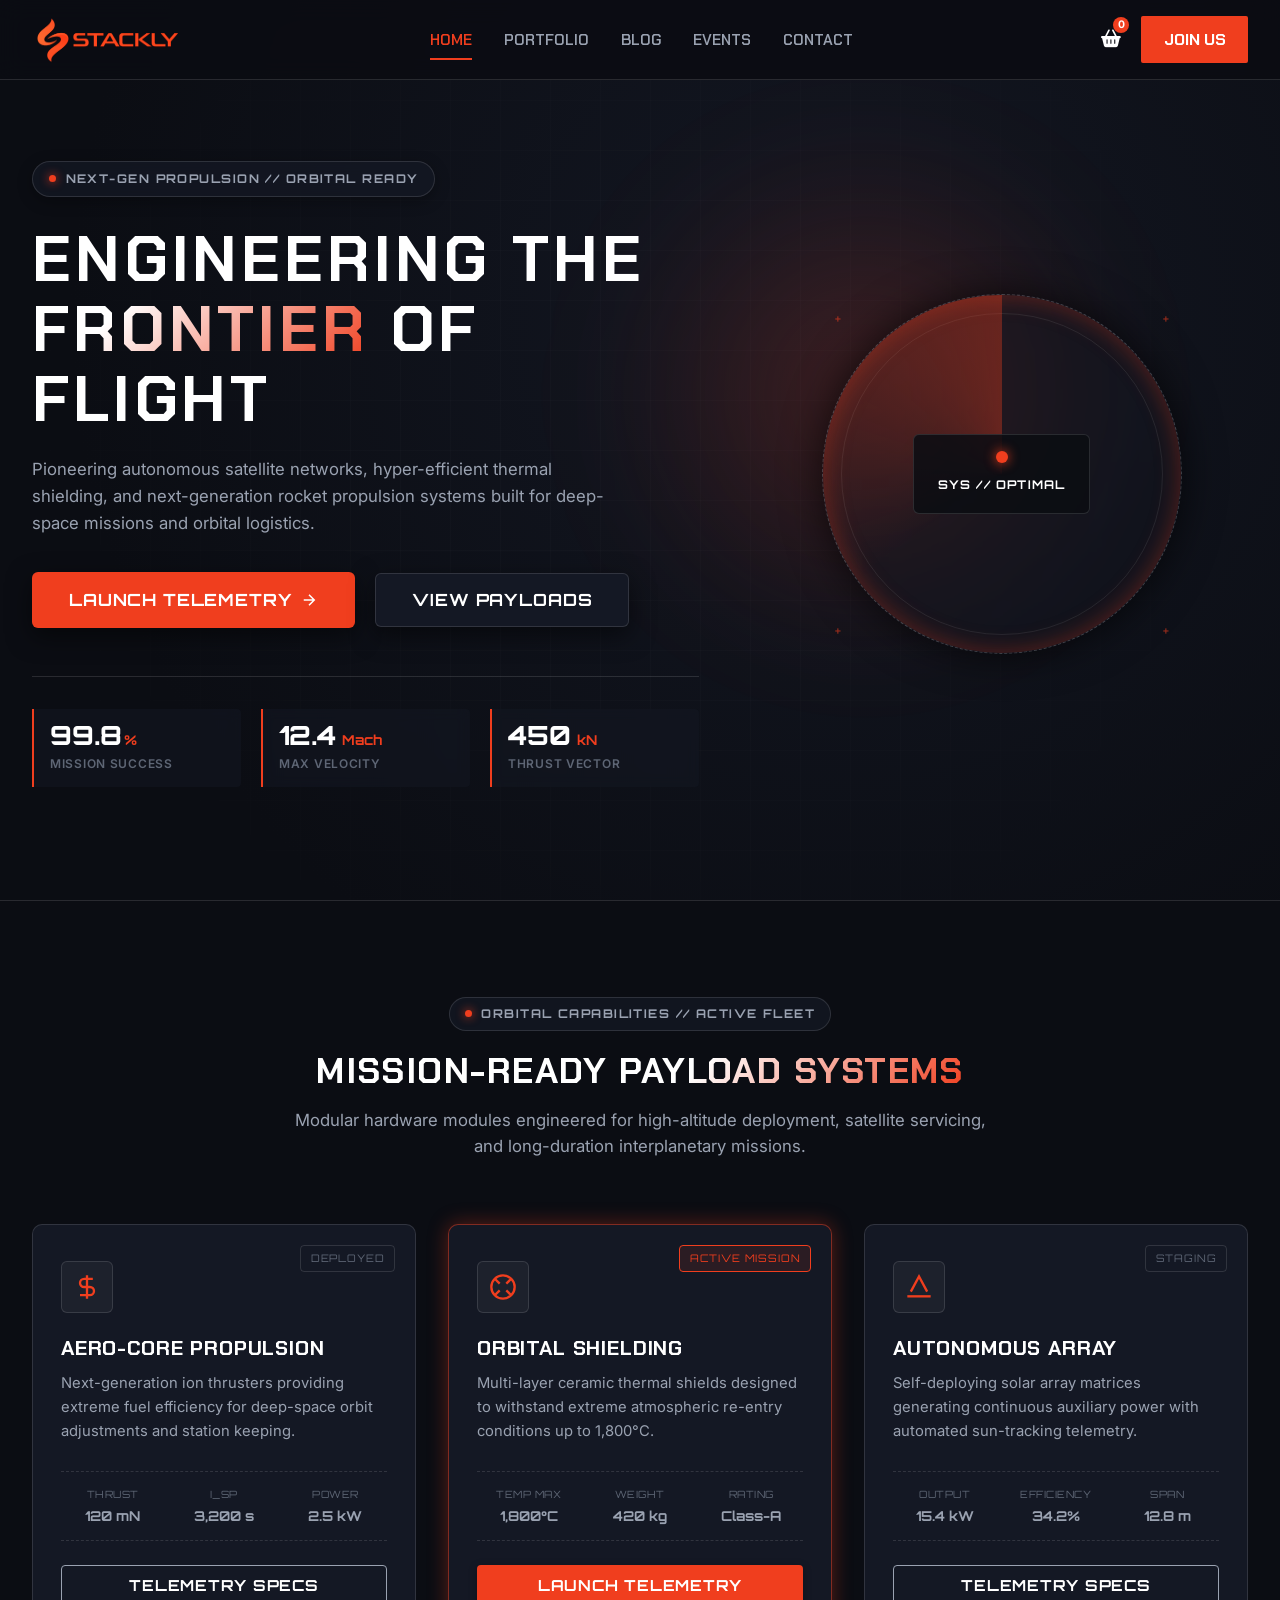
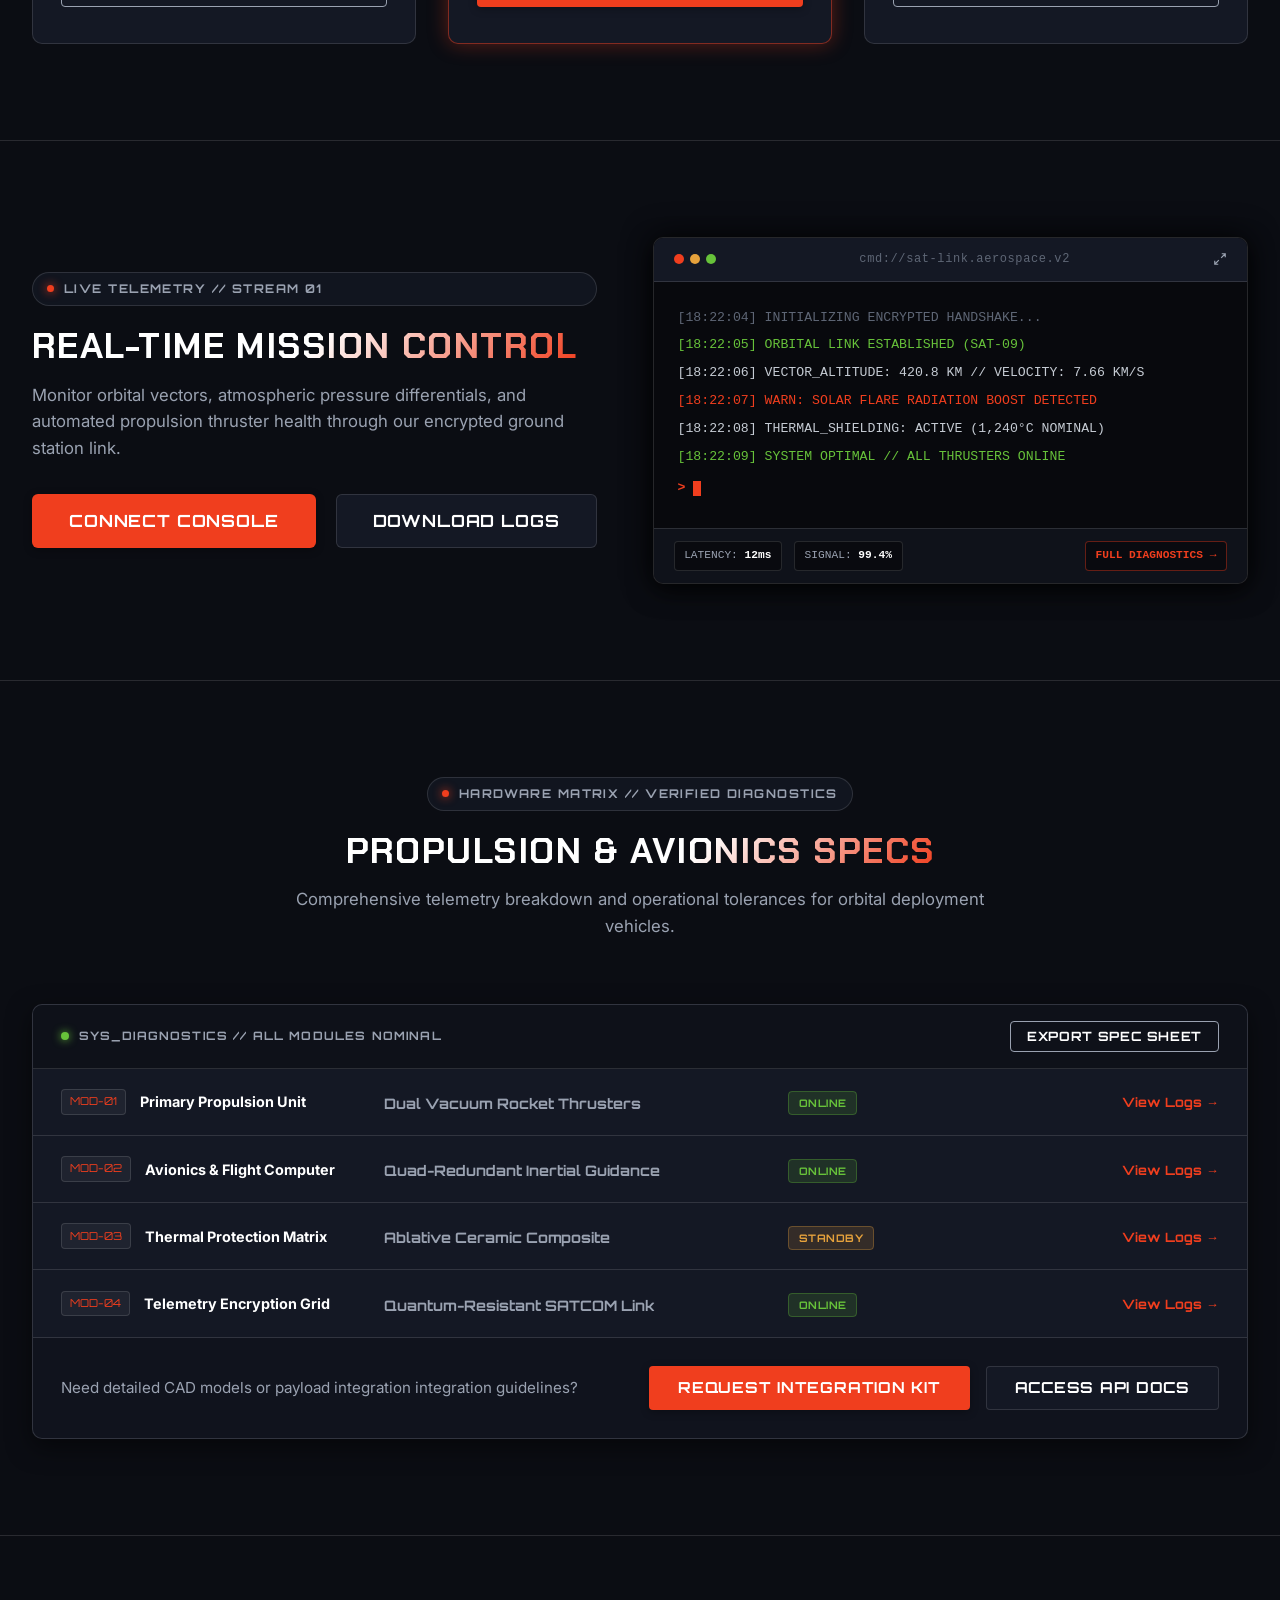
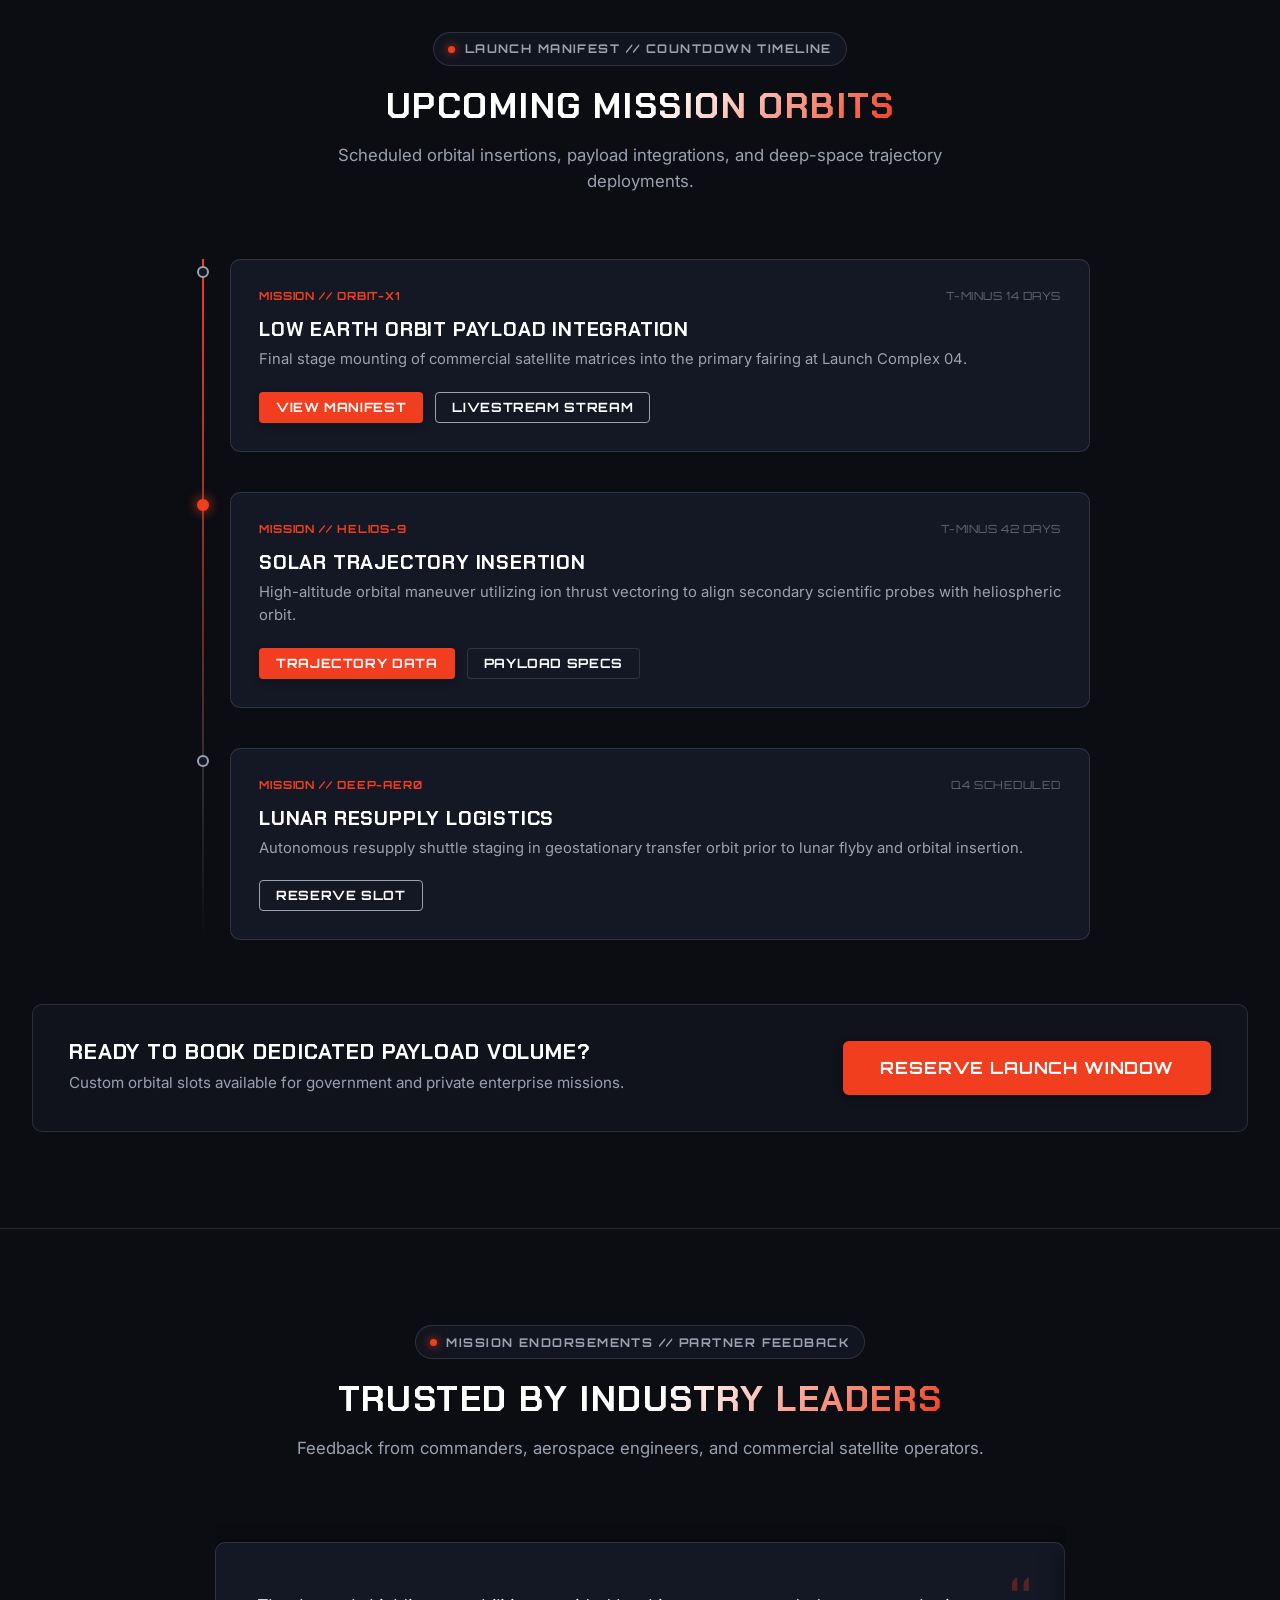
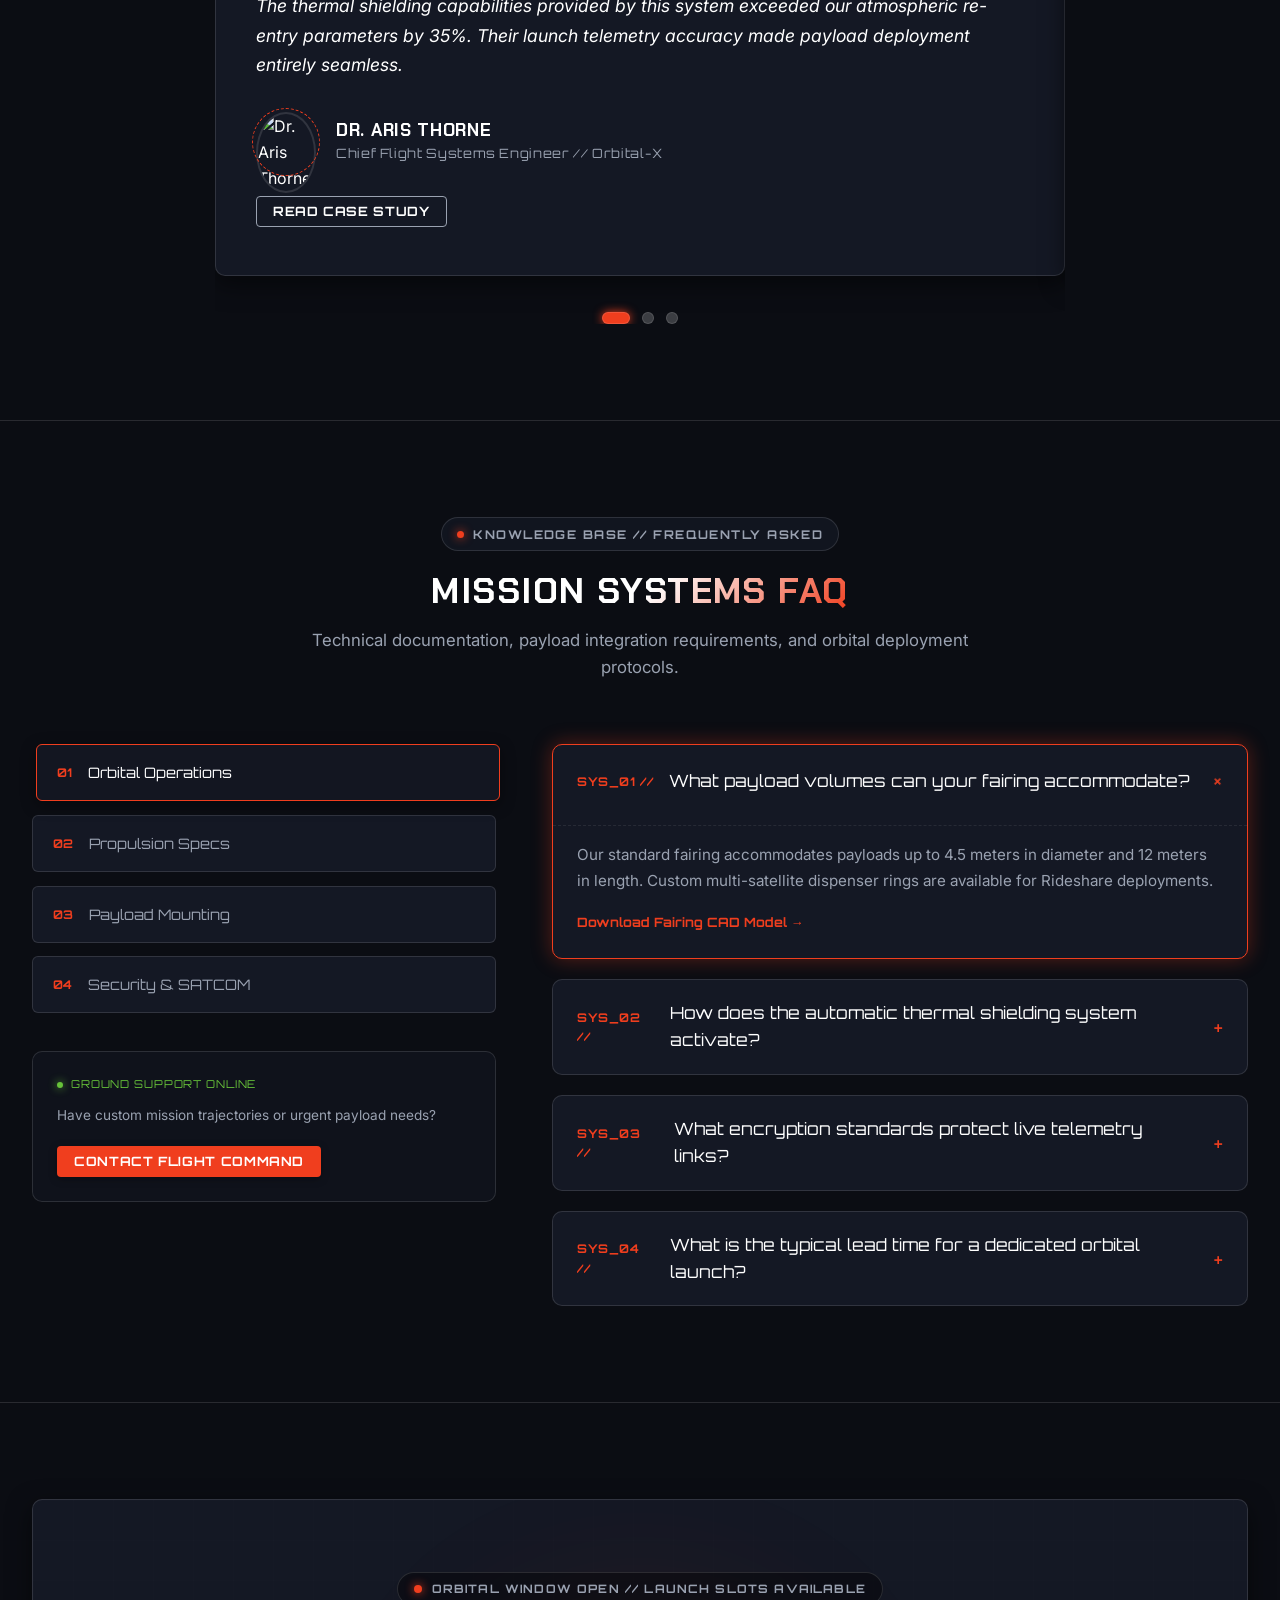
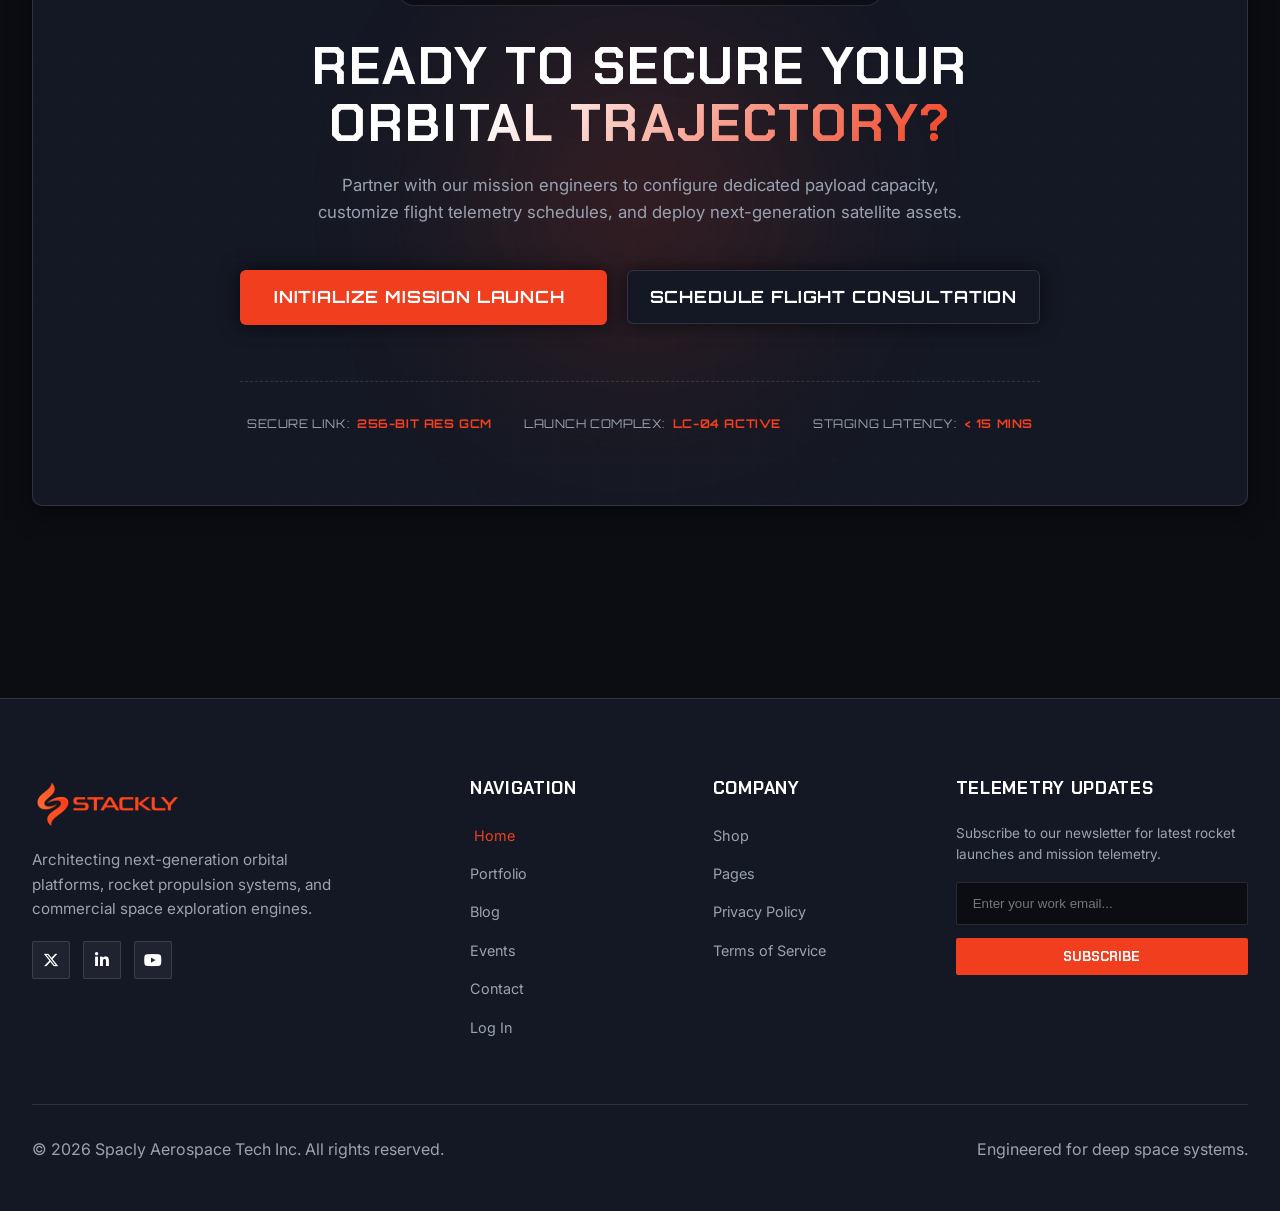
==== index.html @ fd8c2f0e "Add files via upload" ====
<!DOCTYPE html>
<html lang="en">

<head>
  <meta charset="UTF-8">
  <meta name="viewport" content="width=device-width, initial-scale=1.0">
  <title>Spacly - Aerospace</title>

  <link rel="preconnect" href="https://fonts.googleapis.com">
  <link rel="preconnect" href="https://fonts.gstatic.com" crossorigin>
  <link
    href="https://fonts.googleapis.com/css2?family=Chakra+Petch:wght@600;700&family=Inter:wght@400;500;600&display=swap"
    rel="stylesheet">
  <link rel="stylesheet" href="https://cdnjs.cloudflare.com/ajax/libs/font-awesome/6.5.1/css/all.min.css" />
  <link rel="stylesheet" href="https://unpkg.com/aos@next/dist/aos.css" />
  

  <link rel="stylesheet" href="root.css">
  <link rel="icon" href="./assets/bg remove.webp">
  <link rel="stylesheet" href="style.css">
</head>

<body>

  <header class="header" data-aos="fade-down">
    <div class="container header-container">
      <a href="index.html" class="logo">
        <img src="./assets/orange.webp" alt="logo" width="150px" height="50px">
      </a>

      <nav class="nav-menu" id="navMenu">
        <div class="mobile-nav-header">
          <a href="index.html" class="logo">
            <img src="./assets/orange.webp" alt="logo" width="150px" height="50px">
          </a>
        </div>

        <ul class="nav-list">
          <li><a href="index.html" class="nav-link">Home</a></li>
          <li><a href="port.html" class="nav-link">Portfolio</a></li>
          <li><a href="blog.html" class="nav-link">Blog</a></li>
          <li><a href="event.html" class="nav-link">Events</a></li>
          <li><a href="contact.html" class="nav-link">Contact</a></li>
        </ul>

        <div class="mobile-nav-footer">
          <a href="auth.html" class="btn-join mobile-join-btn">Join Us</a>
        </div>
      </nav>

      <div class="header-actions">
        <a href="error.html" class="action-icon">
          <i class="fa-solid fa-basket-shopping"></i>
          <span class="cart-badge">0</span>
        </a>
        <!-- <button class="action-icon"><i class="fa-solid fa-magnifying-glass"></i></button> -->
        <a href="auth.html" class="btn-join desktop-join-btn">Join Us</a>

        <button class="hamburger" id="hamburgerBtn" aria-label="Toggle Menu">
          <span class="bar"></span>
          <span class="bar"></span>
          <span class="bar"></span>
        </button>
      </div>
    </div>
  </header>






<!-- ==========================================================================
   Aerospace Hero Section
   ========================================================================== -->
<section class="hero-aerospace">
  <!-- Interactive Ambient Background -->
  <div class="hero-bg-overlay"></div>
  <div class="hero-grid-pattern"></div>
  <div class="hero-radar-glow"></div>

  <div class="container hero-container">
    
    <!-- Hero Left / Content Block -->
    <div class="hero-content">
      <div class="hero-badge">
        <span class="badge-dot"></span>
        <span class="badge-text">NEXT-GEN PROPULSION // ORBITAL READY</span>
      </div>

      <h1 class="hero-title">
        ENGINEERING THE <span class="text-gradient">FRONTIER</span> OF FLIGHT
      </h1>

      <p class="hero-description">
        Pioneering autonomous satellite networks, hyper-efficient thermal shielding, and next-generation rocket propulsion systems built for deep-space missions and orbital logistics.
      </p>

      <!-- Primary Actions -->
      <div class="hero-actions">
        <a href="#explore" class="btn btn-primary btn-lg hero-btn">
          <span>Launch Telemetry</span>
          <svg class="btn-icon" width="18" height="18" viewBox="0 0 24 24" fill="none" stroke="currentColor" stroke-width="2"><path d="M5 12h14M12 5l7 7-7 7"/></svg>
        </a>
        <a href="#payload" class="btn btn-secondary btn-lg hero-btn">
          <span>View Payloads</span>
        </a>
      </div>

      <!-- Live Telemetry Readouts -->
      <div class="hero-stats-grid">
        <div class="stat-card">
          <div class="stat-value">99.8<span class="stat-unit">%</span></div>
          <div class="stat-label">Mission Success</div>
        </div>
        <div class="stat-card">
          <div class="stat-value">12.4<span class="stat-unit"> Mach</span></div>
          <div class="stat-label">Max Velocity</div>
        </div>
        <div class="stat-card">
          <div class="stat-value">450<span class="stat-unit"> kN</span></div>
          <div class="stat-label">Thrust Vector</div>
        </div>
      </div>
    </div>

    <!-- Hero Right / Visual Radar Target Unit -->
    <div class="hero-visual">
      <div class="hud-target-ring">
        <div class="radar-sweep"></div>
        <div class="hud-core">
          <div class="core-node"></div>
          <span class="hud-readout">SYS // OPTIMAL</span>
        </div>
        
        <!-- Target Marker Accents -->
        <div class="hud-marker marker-tl">+</div>
        <div class="hud-marker marker-tr">+</div>
        <div class="hud-marker marker-bl">+</div>
        <div class="hud-marker marker-br">+</div>
      </div>
    </div>

  </div>
</section>






<!-- ==========================================================================
   Aerospace Payloads & Capabilities Section
   ========================================================================== -->
<section class="payloads-section" id="payload">
  <div class="container">
    
    <!-- Section Heading Block -->
    <div class="section-header">
      <div class="header-badge">
        <span class="badge-dot"></span>
        <span class="badge-text">ORBITAL CAPABILITIES // ACTIVE FLEET</span>
      </div>
      <h2 class="section-title">
        MISSION-READY <span class="text-gradient">PAYLOAD SYSTEMS</span>
      </h2>
      <p class="section-description">
        Modular hardware modules engineered for high-altitude deployment, satellite servicing, and long-duration interplanetary missions.
      </p>
    </div>

    <!-- Payloads Grid -->
    <div class="payloads-grid">
      
      <!-- Card 1 -->
      <div class="payload-card">
        <div class="card-status">DEPLOYED</div>
        <div class="card-icon">
          <svg width="28" height="28" viewBox="0 0 24 24" fill="none" stroke="currentColor" stroke-width="2"><path d="M12 2v20M17 5H9.5a3.5 3.5 0 0 0 0 7h5a3.5 3.5 0 0 1 0 7H6"/></svg>
        </div>
        <h3 class="card-title">Aero-Core Propulsion</h3>
        <p class="card-text">
          Next-generation ion thrusters providing extreme fuel efficiency for deep-space orbit adjustments and station keeping.
        </p>
        <div class="card-specs">
          <div class="spec-item"><span class="spec-label">THRUST</span><span class="spec-val">120 mN</span></div>
          <div class="spec-item"><span class="spec-label">I_SP</span><span class="spec-val">3,200 s</span></div>
          <div class="spec-item"><span class="spec-label">POWER</span><span class="spec-val">2.5 kW</span></div>
        </div>
        <a href="#details-1" class="btn btn-outline btn-card">
          <span>Telemetry Specs</span>
        </a>
      </div>

      <!-- Card 2 -->
      <div class="payload-card active-card">
        <div class="card-status status-active">ACTIVE MISSION</div>
        <div class="card-icon">
          <svg width="28" height="28" viewBox="0 0 24 24" fill="none" stroke="currentColor" stroke-width="2"><circle cx="12" cy="12" r="10"/><path d="m4.93 4.93 4.24 4.24"/><path d="m14.83 9.17 4.24-4.24"/><path d="m14.83 14.83 4.24 4.24"/><path d="m9.17 14.83-4.24 4.24"/></svg>
        </div>
        <h3 class="card-title">Orbital Shielding</h3>
        <p class="card-text">
          Multi-layer ceramic thermal shields designed to withstand extreme atmospheric re-entry conditions up to 1,800°C.
        </p>
        <div class="card-specs">
          <div class="spec-item"><span class="spec-label">TEMP MAX</span><span class="spec-val">1,800°C</span></div>
          <div class="spec-item"><span class="spec-label">WEIGHT</span><span class="spec-val">420 kg</span></div>
          <div class="spec-item"><span class="spec-label">RATING</span><span class="spec-val">Class-A</span></div>
        </div>
        <a href="#details-2" class="btn btn-primary btn-card">
          <span>Launch Telemetry</span>
        </a>
      </div>

      <!-- Card 3 -->
      <div class="payload-card">
        <div class="card-status">STAGING</div>
        <div class="card-icon">
          <svg width="28" height="28" viewBox="0 0 24 24" fill="none" stroke="currentColor" stroke-width="2"><path d="M2 20h20"/><path d="m5 16 7-13 7 13"/></svg>
        </div>
        <h3 class="card-title">Autonomous Array</h3>
        <p class="card-text">
          Self-deploying solar array matrices generating continuous auxiliary power with automated sun-tracking telemetry.
        </p>
        <div class="card-specs">
          <div class="spec-item"><span class="spec-label">OUTPUT</span><span class="spec-val">15.4 kW</span></div>
          <div class="spec-item"><span class="spec-label">EFFICIENCY</span><span class="spec-val">34.2%</span></div>
          <div class="spec-item"><span class="spec-label">SPAN</span><span class="spec-val">12.8 m</span></div>
        </div>
        <a href="#details-3" class="btn btn-outline btn-card">
          <span>Telemetry Specs</span>
        </a>
      </div>

    </div>

  </div>
</section>





<!-- ==========================================================================
   Mission Control & Live Telemetry Terminal Section
   ========================================================================== -->
<section class="terminal-section" id="telemetry">
  <div class="container">
    
    <div class="terminal-grid">
      
      <!-- Left Info Block -->
      <div class="terminal-info">
        <div class="header-badge">
          <span class="badge-dot"></span>
          <span class="badge-text">LIVE TELEMETRY // STREAM 01</span>
        </div>
        <h2 class="section-title">
          REAL-TIME <span class="text-gradient">MISSION CONTROL</span>
        </h2>
        <p class="section-description">
          Monitor orbital vectors, atmospheric pressure differentials, and automated propulsion thruster health through our encrypted ground station link.
        </p>

        <!-- Command Buttons linking to error.html -->
        <div class="terminal-actions">
          <a href="error.html" class="btn btn-primary btn-lg">
            <span>Connect Console</span>
          </a>
          <a href="error.html" class="btn btn-secondary btn-lg">
            <span>Download Logs</span>
          </a>
        </div>
      </div>

      <!-- Right HUD Terminal Console Display -->
      <div class="terminal-console">
        
        <!-- Terminal Header Bar -->
        <div class="console-header">
          <div class="console-dots">
            <span class="dot dot-red"></span>
            <span class="dot dot-yellow"></span>
            <span class="dot dot-green"></span>
          </div>
          <span class="console-title">cmd://sat-link.aerospace.v2</span>
          <a href="error.html" class="console-link-btn" title="Expand Terminal">
            <svg width="14" height="14" viewBox="0 0 24 24" fill="none" stroke="currentColor" stroke-width="2"><path d="M15 3h6v6M9 21H3v-6M21 3l-7 7M3 21l7-7"/></svg>
          </a>
        </div>

        <!-- Terminal Output Screen -->
        <div class="console-body">
          <div class="console-line text-muted">[18:22:04] INITIALIZING ENCRYPTED HANDSHAKE...</div>
          <div class="console-line text-success">[18:22:05] ORBITAL LINK ESTABLISHED (SAT-09)</div>
          <div class="console-line">[18:22:06] VECTOR_ALTITUDE: 420.8 KM // VELOCITY: 7.66 KM/S</div>
          <div class="console-line text-accent">[18:22:07] WARN: SOLAR FLARE RADIATION BOOST DETECTED</div>
          <div class="console-line">[18:22:08] THERMAL_SHIELDING: ACTIVE (1,240°C NOMINAL)</div>
          <div class="console-line text-success">[18:22:09] SYSTEM OPTIMAL // ALL THRUSTERS ONLINE</div>
          <div class="console-line console-prompt">
            <span class="prompt-symbol">></span> <span class="typing-cursor"></span>
          </div>
        </div>

        <!-- Terminal Footer Quick Controls linking to error.html -->
        <div class="console-footer">
          <a href="error.html" class="hud-pill">
            <span class="pill-label">LATENCY:</span> <span class="pill-val">12ms</span>
          </a>
          <a href="error.html" class="hud-pill">
            <span class="pill-label">SIGNAL:</span> <span class="pill-val">99.4%</span>
          </a>
          <a href="error.html" class="hud-pill pill-action">
            <span>FULL DIAGNOSTICS &rarr;</span>
          </a>
        </div>

      </div>

    </div>

  </div>
</section>







<!-- ==========================================================================
   Aerospace Specifications & System Diagnostics Matrix
   ========================================================================== -->
<section class="specs-section" id="specs">
  <div class="container">
    
    <!-- Section Header Block -->
    <div class="section-header">
      <div class="header-badge">
        <span class="badge-dot"></span>
        <span class="badge-text">HARDWARE MATRIX // VERIFIED DIAGNOSTICS</span>
      </div>
      <h2 class="section-title">
        PROPULSION & <span class="text-gradient">AVIONICS SPECS</span>
      </h2>
      <p class="section-description">
        Comprehensive telemetry breakdown and operational tolerances for orbital deployment vehicles.
      </p>
    </div>

    <!-- Interactive Specs Table / Matrix Layout -->
    <div class="specs-card-wrapper">
      
      <!-- Top Diagnostic Bar -->
      <div class="specs-toolbar">
        <div class="toolbar-status">
          <span class="status-dot"></span>
          <span class="status-label">SYS_DIAGNOSTICS // ALL MODULES NOMINAL</span>
        </div>
        <a href="error.html" class="btn btn-outline btn-sm toolbar-btn">
          <span>Export Spec Sheet</span>
        </a>
      </div>

      <!-- Specs Data Grid -->
      <div class="specs-table">
        
        <!-- Row 1 -->
        <div class="specs-row">
          <div class="spec-col spec-name">
            <span class="spec-id">MOD-01</span>
            <strong>Primary Propulsion Unit</strong>
          </div>
          <div class="spec-col spec-val">Dual Vacuum Rocket Thrusters</div>
          <div class="spec-col spec-status">
            <span class="status-tag status-online">ONLINE</span>
          </div>
          <div class="spec-col spec-action">
            <a href="error.html" class="spec-link">View Logs &rarr;</a>
          </div>
        </div>

        <!-- Row 2 -->
        <div class="specs-row">
          <div class="spec-col spec-name">
            <span class="spec-id">MOD-02</span>
            <strong>Avionics & Flight Computer</strong>
          </div>
          <div class="spec-col spec-val">Quad-Redundant Inertial Guidance</div>
          <div class="spec-col spec-status">
            <span class="status-tag status-online">ONLINE</span>
          </div>
          <div class="spec-col spec-action">
            <a href="error.html" class="spec-link">View Logs &rarr;</a>
          </div>
        </div>

        <!-- Row 3 -->
        <div class="specs-row">
          <div class="spec-col spec-name">
            <span class="spec-id">MOD-03</span>
            <strong>Thermal Protection Matrix</strong>
          </div>
          <div class="spec-col spec-val">Ablative Ceramic Composite</div>
          <div class="spec-col spec-status">
            <span class="status-tag status-standby">STANDBY</span>
          </div>
          <div class="spec-col spec-action">
            <a href="error.html" class="spec-link">View Logs &rarr;</a>
          </div>
        </div>

        <!-- Row 4 -->
        <div class="specs-row">
          <div class="spec-col spec-name">
            <span class="spec-id">MOD-04</span>
            <strong>Telemetry Encryption Grid</strong>
          </div>
          <div class="spec-col spec-val">Quantum-Resistant SATCOM Link</div>
          <div class="spec-col spec-status">
            <span class="status-tag status-online">ONLINE</span>
          </div>
          <div class="spec-col spec-action">
            <a href="error.html" class="spec-link">View Logs &rarr;</a>
          </div>
        </div>

      </div>

      <!-- Specs Footer Action Banner -->
      <div class="specs-footer">
        <p class="specs-footer-text">
          Need detailed CAD models or payload integration integration guidelines?
        </p>
        <div class="specs-footer-actions">
          <a href="error.html" class="btn btn-primary">
            <span>Request Integration Kit</span>
          </a>
          <a href="error.html" class="btn btn-secondary">
            <span>Access API Docs</span>
          </a>
        </div>
      </div>

    </div>

  </div>
</section>






<!-- ==========================================================================
   Mission Launch & Deployment Timeline Section
   ========================================================================== -->
<section class="timeline-section" id="launch-schedule">
  <div class="container">
    
    <!-- Section Header Block -->
    <div class="section-header">
      <div class="header-badge">
        <span class="badge-dot"></span>
        <span class="badge-text">LAUNCH MANIFEST // COUNTDOWN TIMELINE</span>
      </div>
      <h2 class="section-title">
        UPCOMING <span class="text-gradient">MISSION ORBITS</span>
      </h2>
      <p class="section-description">
        Scheduled orbital insertions, payload integrations, and deep-space trajectory deployments.
      </p>
    </div>

    <!-- Timeline Wrapper -->
    <div class="timeline-container">
      
      <!-- Item 1 -->
      <div class="timeline-item">
        <div class="timeline-marker">
          <span class="marker-node"></span>
        </div>
        <div class="timeline-content">
          <div class="timeline-meta">
            <span class="mission-id">MISSION // ORBIT-X1</span>
            <span class="mission-date">T-MINUS 14 DAYS</span>
          </div>
          <h3 class="timeline-title">Low Earth Orbit Payload Integration</h3>
          <p class="timeline-text">
            Final stage mounting of commercial satellite matrices into the primary fairing at Launch Complex 04.
          </p>
          <div class="timeline-actions">
            <a href="error.html" class="btn btn-primary btn-sm">
              <span>View Manifest</span>
            </a>
            <a href="error.html" class="btn btn-outline btn-sm">
              <span>Livestream Stream</span>
            </a>
          </div>
        </div>
      </div>

      <!-- Item 2 -->
      <div class="timeline-item item-active">
        <div class="timeline-marker">
          <span class="marker-node active-node"></span>
        </div>
        <div class="timeline-content">
          <div class="timeline-meta">
            <span class="mission-id">MISSION // HELIOS-9</span>
            <span class="mission-date">T-MINUS 42 DAYS</span>
          </div>
          <h3 class="timeline-title">Solar Trajectory Insertion</h3>
          <p class="timeline-text">
            High-altitude orbital maneuver utilizing ion thrust vectoring to align secondary scientific probes with heliospheric orbit.
          </p>
          <div class="timeline-actions">
            <a href="error.html" class="btn btn-primary btn-sm">
              <span>Trajectory Data</span>
            </a>
            <a href="error.html" class="btn btn-secondary btn-sm">
              <span>Payload Specs</span>
            </a>
          </div>
        </div>
      </div>

      <!-- Item 3 -->
      <div class="timeline-item">
        <div class="timeline-marker">
          <span class="marker-node"></span>
        </div>
        <div class="timeline-content">
          <div class="timeline-meta">
            <span class="mission-id">MISSION // DEEP-AER0</span>
            <span class="mission-date">Q4 SCHEDULED</span>
          </div>
          <h3 class="timeline-title">Lunar Resupply Logistics</h3>
          <p class="timeline-text">
            Autonomous resupply shuttle staging in geostationary transfer orbit prior to lunar flyby and orbital insertion.
          </p>
          <div class="timeline-actions">
            <a href="error.html" class="btn btn-outline btn-sm">
              <span>Reserve Slot</span>
            </a>
          </div>
        </div>
      </div>

    </div>

    <!-- Section CTA Banner -->
    <div class="timeline-cta-banner">
      <div class="cta-text">
        <h3>Ready to book dedicated payload volume?</h3>
        <p>Custom orbital slots available for government and private enterprise missions.</p>
      </div>
      <a href="error.html" class="btn btn-primary btn-lg">
        <span>Reserve Launch Window</span>
      </a>
    </div>

  </div>
</section>







<!-- ==========================================================================
   Aerospace Testimonials & Endorsements Section (Auto-Rotating)
   ========================================================================== -->
<section class="testimonials-section" id="testimonials">
  <div class="container">
    
    <!-- Section Header Block -->
    <div class="section-header">
      <div class="header-badge">
        <span class="badge-dot"></span>
        <span class="badge-text">MISSION ENDORSEMENTS // PARTNER FEEDBACK</span>
      </div>
      <h2 class="section-title">
        TRUSTED BY <span class="text-gradient">INDUSTRY LEADERS</span>
      </h2>
      <p class="section-description">
        Feedback from commanders, aerospace engineers, and commercial satellite operators.
      </p>
    </div>

    <!-- Auto-Sliding Carousel Wrapper -->
    <div class="testimonial-slider">
      
      <!-- Hidden Radio Controls for CSS Auto-Rotation -->
      <input type="radio" name="testimonial-slide" id="slide-1" checked>
      <input type="radio" name="testimonial-slide" id="slide-2">
      <input type="radio" name="testimonial-slide" id="slide-3">

      <!-- Testimonials Container Track -->
      <div class="testimonial-track">
        
        <!-- Card 1 -->
        <div class="testimonial-card">
          <div class="card-quote-icon">“</div>
          <p class="testimonial-text">
            The thermal shielding capabilities provided by this system exceeded our atmospheric re-entry parameters by 35%. Their launch telemetry accuracy made payload deployment entirely seamless.
          </p>
          <div class="client-profile">
            <div class="client-avatar-wrapper">
              <img src="https://images.unsplash.com/photo-1534528741775-53994a69daeb?auto=format&fit=crop&w=150&q=80" alt="Dr. Aris Thorne" class="client-avatar">
              <span class="avatar-hud-ring"></span>
            </div>
            <div class="client-info">
              <h3 class="client-name">Dr. Aris Thorne</h3>
              <p class="client-role">Chief Flight Systems Engineer // Orbital-X</p>
            </div>
          </div>
          <a href="error.html" class="btn btn-outline btn-sm testimonial-btn">
            <span>Read Case Study</span>
          </a>
        </div>

        <!-- Card 2 -->
        <div class="testimonial-card">
          <div class="card-quote-icon">“</div>
          <p class="testimonial-text">
            Integrating their ion propulsion matrix into our low-Earth orbit satellite constellation cut our station-keeping fuel consumption in half. Outstanding engineering precision.
          </p>
          <div class="client-profile">
            <div class="client-avatar-wrapper">
              <img src="https://images.unsplash.com/photo-1507003211169-0a1dd7228f2d?auto=format&fit=crop&w=150&q=80" alt="Commander David Vance" class="client-avatar">
              <span class="avatar-hud-ring"></span>
            </div>
            <div class="client-info">
              <h3 class="client-name">Cmdr. David Vance</h3>
              <p class="client-role">Payload Operations Lead // Helios Space</p>
            </div>
          </div>
          <a href="error.html" class="btn btn-outline btn-sm testimonial-btn">
            <span>Read Case Study</span>
          </a>
        </div>

        <!-- Card 3 -->
        <div class="testimonial-card">
          <div class="card-quote-icon">“</div>
          <p class="testimonial-text">
            Real-time telemetry stream integrity during launch staging was flawless. The encrypted ground control links provided total mission visibility when we needed it most.
          </p>
          <div class="client-profile">
            <div class="client-avatar-wrapper">
              <img src="https://images.unsplash.com/photo-1573496359142-b8d87734a5a2?auto=format&fit=crop&w=150&q=80" alt="Elena Rostova" class="client-avatar">
              <span class="avatar-hud-ring"></span>
            </div>
            <div class="client-info">
              <h3 class="client-name">Elena Rostova</h3>
              <p class="client-role">VP of Avionics Infrastructure // DeepAero</p>
            </div>
          </div>
          <a href="error.html" class="btn btn-outline btn-sm testimonial-btn">
            <span>Read Case Study</span>
          </a>
        </div>

      </div>

      <!-- Navigation Dots (Active Indicators) -->
      <div class="slider-nav">
        <label for="slide-1" class="nav-dot"></label>
        <label for="slide-2" class="nav-dot"></label>
        <label for="slide-3" class="nav-dot"></label>
      </div>

    </div>

  </div>
</section>






<!-- ==========================================================================
   Aerospace FAQ & Knowledge Base Section
   ========================================================================== -->
<section class="faq-section" id="faq">
  <div class="container">
    
    <!-- Section Header Block -->
    <div class="section-header">
      <div class="header-badge">
        <span class="badge-dot"></span>
        <span class="badge-text">KNOWLEDGE BASE // FREQUENTLY ASKED</span>
      </div>
      <h2 class="section-title">
        MISSION <span class="text-gradient">SYSTEMS FAQ</span>
      </h2>
      <p class="section-description">
        Technical documentation, payload integration requirements, and orbital deployment protocols.
      </p>
    </div>

    <div class="faq-layout">
      
      <!-- Category Selector Sidebar (Desktop HUD Design) -->
      <div class="faq-categories">
        <a href="error.html" class="category-btn active">
          <span class="category-icon">01</span>
          <span>Orbital Operations</span>
        </a>
        <a href="error.html" class="category-btn">
          <span class="category-icon">02</span>
          <span>Propulsion Specs</span>
        </a>
        <a href="error.html" class="category-btn">
          <span class="category-icon">03</span>
          <span>Payload Mounting</span>
        </a>
        <a href="error.html" class="category-btn">
          <span class="category-icon">04</span>
          <span>Security & SATCOM</span>
        </a>

        <!-- Quick Help HUD Box linking to error.html -->
        <div class="faq-support-card">
          <div class="support-status">
            <span class="status-indicator"></span>
            <span>GROUND SUPPORT ONLINE</span>
          </div>
          <p>Have custom mission trajectories or urgent payload needs?</p>
          <a href="error.html" class="btn btn-primary btn-sm">
            <span>Contact Flight Command</span>
          </a>
        </div>
      </div>

      <!-- FAQ Accordion List -->
      <div class="faq-accordion-container">
        
        <!-- Accordion Item 1 -->
        <details class="faq-item" open>
          <summary class="faq-question">
            <span class="question-meta">SYS_01 //</span>
            <span class="question-text">What payload volumes can your fairing accommodate?</span>
            <span class="accordion-icon">+</span>
          </summary>
          <div class="faq-answer">
            <p>
              Our standard fairing accommodates payloads up to 4.5 meters in diameter and 12 meters in length. Custom multi-satellite dispenser rings are available for Rideshare deployments.
            </p>
            <a href="error.html" class="faq-link">Download Fairing CAD Model &rarr;</a>
          </div>
        </details>

        <!-- Accordion Item 2 -->
        <details class="faq-item">
          <summary class="faq-question">
            <span class="question-meta">SYS_02 //</span>
            <span class="question-text">How does the automatic thermal shielding system activate?</span>
            <span class="accordion-icon">+</span>
          </summary>
          <div class="faq-answer">
            <p>
              Thermal protection is managed autonomously by onboard avionics. High-density ceramic ablative shields engage based on real-time atmospheric density and re-entry velocity sensors.
            </p>
            <a href="error.html" class="faq-link">Read Thermal Shielding Specs &rarr;</a>
          </div>
        </details>

        <!-- Accordion Item 3 -->
        <details class="faq-item">
          <summary class="faq-question">
            <span class="question-meta">SYS_03 //</span>
            <span class="question-text">What encryption standards protect live telemetry links?</span>
            <span class="accordion-icon">+</span>
          </summary>
          <div class="faq-answer">
            <p>
              All telemetry downlinks use quantum-resistant AES-256 GCM encryption protocols paired with multi-axis ground terminal handshakes to ensure total signal integrity.
            </p>
            <a href="error.html" class="faq-link">Access SATCOM Encryption Whitepaper &rarr;</a>
          </div>
        </details>

        <!-- Accordion Item 4 -->
        <details class="faq-item">
          <summary class="faq-question">
            <span class="question-meta">SYS_04 //</span>
            <span class="question-text">What is the typical lead time for a dedicated orbital launch?</span>
            <span class="accordion-icon">+</span>
          </summary>
          <div class="faq-answer">
            <p>
              Standard lead time for dedicated missions is 6 to 9 months from payload certification. Express launch slots are available for emergency satellite replacement missions within 60 days.
            </p>
            <a href="error.html" class="faq-link">View Express Staging Schedule &rarr;</a>
          </div>
        </details>

      </div>

    </div>

  </div>
</section>







<!-- ==========================================================================
   Aerospace Flight Command Call to Action (CTA) Section
   ========================================================================== -->
<section class="cta-section" id="launch-control">
  <div class="container">
    
    <div class="cta-card">
      
      <!-- Ambient Radar Backlight & Grid Overlay -->
      <div class="cta-bg-glow"></div>
      <div class="cta-grid-overlay"></div>

      <!-- Content Container -->
      <div class="cta-content">
        
        <!-- Status Indicator -->
        <div class="cta-status">
          <span class="status-beacon"></span>
          <span class="status-label">ORBITAL WINDOW OPEN // LAUNCH SLOTS AVAILABLE</span>
        </div>

        <h2 class="cta-title">
          READY TO SECURE YOUR <span class="text-gradient">ORBITAL TRAJECTORY?</span>
        </h2>

        <p class="cta-description">
          Partner with our mission engineers to configure dedicated payload capacity, customize flight telemetry schedules, and deploy next-generation satellite assets.
        </p>

        <!-- Command Button Actions pointing to error.html -->
        <div class="cta-actions">
          <a href="error.html" class="btn btn-primary btn-lg cta-btn">
            <span>Initialize Mission Launch</span>
            <svg class="btn-icon" width="18" height="18" viewBox="0 0 24 24" fill="none" stroke="currentColor" stroke-width="2"><path d="M5 12h14M12 5l7 7-7 7"/></svg>
          </a>
          <a href="error.html" class="btn btn-secondary btn-lg cta-btn">
            <span>Schedule Flight Consultation</span>
          </a>
        </div>

        <!-- Telemetry Metadata Bar linking to error.html -->
        <div class="cta-telemetry">
          <a href="error.html" class="telemetry-node">
            <span class="node-label">SECURE LINK:</span>
            <span class="node-val">256-BIT AES GCM</span>
          </a>
          <a href="error.html" class="telemetry-node">
            <span class="node-label">LAUNCH COMPLEX:</span>
            <span class="node-val">LC-04 ACTIVE</span>
          </a>
          <a href="error.html" class="telemetry-node">
            <span class="node-label">STAGING LATENCY:</span>
            <span class="node-val">&lt; 15 MINS</span>
          </a>
        </div>

      </div>

    </div>

  </div>
</section>






  <footer class="footer" data-aos="fade-up">
    <div class="container">
      <div class="footer-grid">

        <div class="footer-col-about">
          <a href="index.html" class="logo">
            <img src="./assets/orange.webp" alt="logo" width="150px" height="50px">

          </a>
          <p>Architecting next-generation orbital platforms, rocket propulsion systems, and commercial space exploration
            engines.</p>
          <div class="social-links">
            <a href="error.html"><i class="fa-brands fa-x-twitter"></i></a>
            <a href="error.html"><i class="fa-brands fa-linkedin-in"></i></a>
            <a href="error.html"><i class="fa-brands fa-youtube"></i></a>
          </div>
        </div>

        <div class="footer-col-links">
          <h4>Navigation</h4>
          <ul class="footer-menu">
            <li><a href="index.html" class="footer-link">Home</a></li>
            <li><a href="port.html" class="footer-link">Portfolio</a></li>
            <li><a href="blog.html" class="footer-link">Blog</a></li>
            <li><a href="event.html" class="footer-link">Events</a></li>
            <li><a href="contact.html" class="footer-link">Contact</a></li>
            <li><a href="auth.html" class="footer-link">Log In</a></li>
          </ul>
        </div>

        <div class="footer-col-links">
          <h4>Company</h4>
          <ul class="footer-menu">
            <li><a href="error.html" class="footer-link">Shop</a></li>
            <li><a href="error.html" class="footer-link">Pages</a></li>
            <li><a href="error.html" class="footer-link">Privacy Policy</a></li>
            <li><a href="error.html" class="footer-link">Terms of Service</a></li>
          </ul>
        </div>

        <div class="footer-col-newsletter">
          <h4>Telemetry Updates</h4>
          <p class="newsletter-desc">Subscribe to our newsletter for latest rocket launches and mission telemetry.</p>
          <form class="newsletter-form" action="error.html" method="GET">
            <input type="email" placeholder="Enter your work email..." class="newsletter-input" required>
            <button type="submit" class="btn-join btn-submit">Subscribe</button>
          </form>
        </div>

      </div>

      <div class="footer-bottom">
        <p>&copy; 2026 Spacly Aerospace Tech Inc. All rights reserved.</p>
        <p>Engineered for deep space systems.</p>
      </div>
    </div>
  </footer>

<!-- Add right before closing </body> -->
<script src="https://unpkg.com/aos@next/dist/aos.js"></script>
<script>
  AOS.init({
    duration: 800,
    easing: 'cubic-bezier(0.16, 1, 0.3, 1)',
    once: true,
    offset: 50
  });
</script>  <script src="script.js"></script>
</body>

</html>
---- root.css ----
/* ==========================================================================
   1. Google Fonts Import (Aerospace Modern & Technical Typography)
   ========================================================================== */
@import url('https://fonts.googleapis.com/css2?family=Inter:wght@300;400;500;600&family=Orbitron:wght@600;700;800;900&family=Rajdhani:wght@500;600;700&display=swap');

/* ==========================================================================
   2. Aerospace Theme Root Variables
   ========================================================================== */
:root {
  /* Primary Backgrounds & Neutrals */
  --color-bg-main: #0b0d13;       /* Deep space canvas */
  --color-bg-surface: #141824;    /* Dark card background */
  --color-bg-overlay: #00000080;   /* Overlay for hero video/images */

  /* Brand Accents & Interactive Elements */
  --color-accent-primary: #f03e1e; /* Rocket thrust orange-red */
  --color-accent-hover: #d32f13;   /* Darker red hover state */
  --color-accent-glow: rgba(240, 62, 30, 0.35); /* Glow shadow for buttons */

  /* Typography Colors */
  --color-text-primary: #ffffff;   /* Crisp white */
  --color-text-secondary: #9aa2b1; /* Metallic light gray */
  --color-text-muted: #5e6675;     /* Subtle grey */
  --border-light: rgba(255, 255, 255, 0.12);

  /* Aerospace Font Families */
  --font-heading: 'Orbitron', 'Rajdhani', sans-serif; /* High-tech industrial heading */
  --font-sans: 'Inter', system-ui, -apple-system, sans-serif; /* Body copy */

  /* Layout & Utility Variables */
  --navbar-height: 80px;
  --transition-smooth: all 0.3s cubic-bezier(0.16, 1, 0.3, 1);

  /* Typography Scale & Line Heights */
  --fs-h1: clamp(2.5rem, 5vw, 4.5rem); /* Responsive fluid header size */
  --fs-h2: 2.25rem;
  --fs-h3: 1.5rem;
  --fs-p: 1rem;
  --lh-body: 1.6;
  --lh-heading: 1.1;

  /* Quick Radius Settings */
  --radius-sm: 4px;
  --radius-md: 6px;
  --radius-lg: 10px;
  --radius-full: 9999px;

  /* Elevation & Shadows */
  --shadow-sm: 0 2px 8px rgba(0, 0, 0, 0.3);
  --shadow-md: 0 8px 24px rgba(0, 0, 0, 0.5);
  --shadow-glow: 0 0 20px var(--color-accent-glow);
}

/* ==========================================================================
   3. Global Reset & Canvas
   ========================================================================== */

* {
  margin: 0;
  padding: 0;
  box-sizing: border-box;
}

html {
  scroll-behavior: smooth;
  /* Removed height: 100% and overflow-y: scroll */
}

body {
  background-color: var(--color-bg-main);
  color: var(--color-text-primary);
  font-family: var(--font-sans);
  line-height: var(--lh-body);
  -webkit-font-smoothing: antialiased;
  
  /* Standard overflow management to prevent horizontal scroll without duplicate vertical bars */
  overflow-x: hidden;
  min-height: 100vh; 
}

.container {
  width: 100%;
  max-width: 1440px;
  margin: 0 auto;
  padding: 0 2rem;
}

/* ==========================================================================
   4. Aerospace Typography Bindings
   ========================================================================== */
h1, h2, h3, h4, h5, h6 {
  font-family: var(--font-heading);
  color: var(--color-text-primary);
  font-weight: 800;
  line-height: var(--lh-heading);
  text-transform: uppercase; /* Gives titles an authoritative tech feel */
  letter-spacing: 0.05em;     /* Expands letter spacing like spacecraft logos */
  margin-bottom: 1rem;
}

h1 { 
  font-size: var(--fs-h1); 
  letter-spacing: 0.08em;
}

h2 { font-size: var(--fs-h2); }
h3 { font-size: var(--fs-h3); }

p {
  font-size: var(--fs-p);
  margin-bottom: 1rem;
  color: var(--color-text-secondary);
}

a {
  text-decoration: none;
  color: inherit;
  transition: var(--transition-smooth);
}

ul {
  list-style: none;
}

/* ==========================================================================
   5. Engineered Buttons
   ========================================================================== */
.btn {
  display: inline-flex;
  align-items: center;
  justify-content: center;
  gap: 0.5rem;
  padding: 0.85rem 1.75rem;
  font-family: var(--font-heading);
  font-size: 0.95rem;
  font-weight: 700;
  text-transform: uppercase;
  letter-spacing: 0.05em;
  line-height: 1;
  border-radius: var(--radius-sm); /* Sleek, sharper edges for aerospace look */
  border: 1px solid transparent;
  cursor: pointer;
  user-select: none;
  white-space: nowrap;
  transition: var(--transition-smooth);
  position: relative;
  overflow: hidden;
}

.btn:active {
  transform: scale(0.98);
}

/* Primary Rocket Orange Button */
.btn-primary {
  background-color: var(--color-accent-primary);
  color: var(--color-text-primary);
  box-shadow: var(--shadow-sm);
}

.btn-primary:hover {
  background-color: var(--color-accent-hover);
  box-shadow: var(--shadow-glow);
  transform: translateY(-2px);
}

/* Secondary / Dark Surface Button */
.btn-secondary {
  background-color: var(--color-bg-surface);
  color: var(--color-text-primary);
  border: 1px solid var(--border-light);
}

.btn-secondary:hover {
  border-color: var(--color-accent-primary);
  color: var(--color-text-primary);
  transform: translateY(-2px);
  box-shadow: var(--shadow-md);
}

/* Ghost / Outline Button */
.btn-outline {
  background-color: transparent;
  color: var(--color-text-primary);
  border: 1px solid var(--color-text-secondary);
}

.btn-outline:hover {
  border-color: var(--color-accent-primary);
  color: var(--color-accent-primary);
  transform: translateY(-2px);
}

/* Button Size Modifier: Large */
.btn-lg {
  padding: 1.1rem 2.25rem;
  font-size: 1.05rem;
  border-radius: var(--radius-md);
}
---- style.css ----
h1, h2, h3, h4, h5, h6 {
  font-family: 'Chakra Petch', sans-serif;
  color: var(--color-text-primary);
  font-weight: 700;
  text-transform: uppercase;
  letter-spacing: 0.04em;
}

h1 { font-size: clamp(2.5rem, 5vw, 4rem); }
h2 { font-size: 2.2rem; }
h3 { font-size: 1.5rem; }

.header {
  position: fixed;
  top: 0;
  left: 0;
  width: 100%;
  height: var(--navbar-height);
  background-color: rgba(11, 13, 19, 0.92);
  backdrop-filter: blur(12px);
  -webkit-backdrop-filter: blur(12px);
  z-index: 1000;
  border-bottom: 1px solid var(--border-light, rgba(255, 255, 255, 0.1));
}

.header-container {
  display: flex;
  align-items: center;
  justify-content: space-between;
  height: 100%;
}

.logo {
  display: flex;
  align-items: center;
  gap: 0.6rem;
  font-family: 'Chakra Petch', sans-serif;
  font-size: 1.6rem;
  font-weight: 700;
  color: var(--color-text-primary);
  text-decoration: none;
}

.logo i {
  color: var(--color-accent-primary);
}

.mobile-nav-header,
.mobile-nav-footer {
  display: none;
}

.nav-list {
  display: flex;
  align-items: center;
  gap: 2rem;
  list-style: none;
}

.nav-link {
  font-family: 'Chakra Petch', sans-serif;
  font-size: 0.95rem;
  font-weight: 600;
  color: var(--color-text-secondary);
  text-decoration: none;
  text-transform: uppercase;
  transition: var(--transition-speed, 0.3s ease);
  position: relative;
  padding: 0.5rem 0;
}

.nav-link:hover,
.nav-link.active {
  color: var(--color-accent-primary);
}

.nav-link.active::after {
  content: '';
  position: absolute;
  bottom: -2px;
  left: 0;
  width: 100%;
  height: 2px;
  background-color: var(--color-accent-primary);
}

.header-actions {
  display: flex;
  align-items: center;
  gap: 1.25rem;
}

.action-icon {
  background: none;
  border: none;
  color: var(--color-text-primary);
  font-size: 1.1rem;
  cursor: pointer;
  position: relative;
}

.cart-badge {
  position: absolute;
  top: -8px;
  right: -8px;
  background-color: var(--color-accent-primary);
  color: #ffffff;
  font-size: 0.65rem;
  font-weight: 700;
  width: 16px;
  height: 16px;
  border-radius: 50%;
  display: flex;
  align-items: center;
  justify-content: center;
}

.btn-join {
  background-color: var(--color-accent-primary);
  color: #ffffff;
  padding: 0.65rem 1.4rem;
  font-family: 'Chakra Petch', sans-serif;
  font-weight: 700;
  text-decoration: none;
  text-transform: uppercase;
  border-radius: var(--border-radius-btn, 2px);
  transition: var(--transition-speed, 0.3s ease);
  display: inline-flex;
  align-items: center;
  justify-content: center;
}

.btn-join:hover {
  background-color: var(--color-accent-hover);
  box-shadow: 0 0 15px var(--color-accent-glow);
}

.hamburger {
  display: none;
  flex-direction: column;
  justify-content: space-between;
  width: 28px;
  height: 20px;
  background: none;
  border: none;
  cursor: pointer;
  z-index: 1001;
}

.hamburger .bar {
  width: 100%;
  height: 2px;
  background-color: var(--color-text-primary);
  transition: var(--transition-speed, 0.3s ease);
}

.footer {
  background-color: var(--color-bg-surface);
  border-top: 1px solid var(--border-light, rgba(255, 255, 255, 0.1));
  padding: 5rem 0 2rem;
  margin-top: 6rem;
}

.footer-grid {
  display: grid;
  grid-template-columns: 2fr 1fr 1fr 1.5fr;
  gap: 3rem;
  margin-bottom: 4rem;
}

.footer-col-about p {
  color: var(--color-text-secondary);
  margin: 1.2rem 0;
  font-size: 0.95rem;
  max-width: 320px;
}

.social-links {
  display: flex;
  gap: 0.8rem;
}

.social-links a {
  width: 38px;
  height: 38px;
  border-radius: var(--border-radius-btn, 2px);
  background-color: rgba(255, 255, 255, 0.05);
  display: flex;
  align-items: center;
  justify-content: center;
  color: var(--color-text-primary);
  text-decoration: none;
  border: 1px solid var(--border-light, rgba(255, 255, 255, 0.1));
  transition: var(--transition-speed, 0.3s ease);
}

.social-links a:hover {
  border-color: var(--color-accent-primary);
  color: var(--color-accent-primary);
}

.footer-col-links h4,
.footer-col-newsletter h4 {
  font-size: 1.1rem;
  margin-bottom: 1.5rem;
  color: var(--color-text-primary);
}

.footer-menu {
  list-style: none;
  display: flex;
  flex-direction: column;
  gap: 0.8rem;
}

.footer-link {
  color: var(--color-text-secondary);
  text-decoration: none;
  transition: var(--transition-speed, 0.3s ease);
  font-size: 0.9rem;
}

.footer-link:hover,
.footer-link.active {
  color: var(--color-accent-primary);
  padding-left: 4px;
}

.newsletter-desc {
  font-size: 0.85rem;
  color: var(--color-text-secondary);
  margin-bottom: 1rem;
}

.newsletter-form {
  display: flex;
  flex-direction: column;
  gap: 0.8rem;
}

.newsletter-input {
  width: 100%;
  padding: 0.8rem 1rem;
  background-color: var(--color-bg-main);
  border: 1px solid var(--border-light, rgba(255, 255, 255, 0.1));
  color: #ffffff;
  border-radius: var(--border-radius-btn, 2px);
  outline: none;
}

.newsletter-input:focus {
  border-color: var(--color-accent-primary);
}

.btn-submit {
  border: none;
  cursor: pointer;
  width: 100%;
}

.footer-bottom {
  border-top: 1px solid var(--border-light, rgba(255, 255, 255, 0.1));
  padding-top: 2rem;
  display: flex;
  justify-content: space-between;
  align-items: center;
  color: var(--color-text-muted);
  font-size: 0.85rem;
}

@media screen and (max-width: 768px) {
  .hamburger {
    display: flex;
  }

  .desktop-join-btn {
    display: none;
  }

  .nav-menu {
    position: fixed;
    top: 0;
    right: -100%;
    width: 80%;
    max-width: 320px;
    height: 100vh;
    background-color: var(--color-bg-surface);
    border-left: 1px solid var(--border-light, rgba(255, 255, 255, 0.1));
    padding: 2.5rem 2rem;
    display: flex;
    flex-direction: column;
    justify-content: space-between;
    transition: right 0.4s ease;
  }

  .nav-menu.active {
    right: 0;
  }

  .mobile-nav-header {
    display: block;
    padding-bottom: 1.5rem;
    border-bottom: 1px solid var(--border-light, rgba(255, 255, 255, 0.1));
  }

  .mobile-nav-footer {
    display: block;
    padding-top: 1.5rem;
    border-top: 1px solid var(--border-light, rgba(255, 255, 255, 0.1));
  }

  .mobile-join-btn {
    width: 100%;
    text-align: center;
  }

  .nav-list {
    flex-direction: column;
    align-items: flex-start;
    gap: 1.5rem;
    margin: 2rem 0;
  }

  .nav-link {
    font-size: 1.2rem;
  }

  .hamburger.active .bar:nth-child(1) {
    transform: translateY(9px) rotate(45deg);
  }
  .hamburger.active .bar:nth-child(2) {
    opacity: 0;
  }
  .hamburger.active .bar:nth-child(3) {
    transform: translateY(-9px) rotate(-45deg);
  }

  .footer-grid {
    grid-template-columns: 1fr;
    gap: 2.5rem;
  }

  .footer-bottom {
    flex-direction: column;
    gap: 1rem;
    text-align: center;
  }
}






/* ==========================================================================
   Aerospace Hero Section Styles
   ========================================================================== */

.hero-aerospace {
  position: relative;
  min-height: 100vh;
  display: flex;
  align-items: center;
  justify-content: center;
  padding: calc(var(--navbar-height, 80px) + 2rem) 0 4rem 0;
  overflow: hidden;
  background-color: var(--color-bg-main, #0b0d13);
}

/* --- Atmospheric Overlay & Grid Backgrounds --- */
.hero-bg-overlay {
  position: absolute;
  inset: 0;
  background: radial-gradient(
    circle at 65% 35%, 
    rgba(20, 24, 36, 0.95) 0%, 
    var(--color-bg-main, #0b0d13) 75%
  );
  z-index: 1;
}

.hero-grid-pattern {
  position: absolute;
  inset: 0;
  background-image: 
    linear-gradient(var(--border-light, rgba(255, 255, 255, 0.12)) 1px, transparent 1px),
    linear-gradient(90deg, var(--border-light, rgba(255, 255, 255, 0.12)) 1px, transparent 1px);
  background-size: 50px 50px;
  opacity: 0.12;
  mask-image: radial-gradient(circle at center, black 30%, transparent 85%);
  z-index: 1;
}

.hero-radar-glow {
  position: absolute;
  top: 15%;
  right: 12%;
  width: 520px;
  height: 520px;
  background: radial-gradient(
    circle, 
    var(--color-accent-glow, rgba(240, 62, 30, 0.35)) 0%, 
    transparent 70%
  );
  filter: blur(70px);
  opacity: 0.7;
  z-index: 1;
  pointer-events: none;
}

.hero-container {
  position: relative;
  z-index: 2;
  display: grid;
  grid-template-columns: 1.15fr 0.85fr;
  gap: 3.5rem;
  align-items: center;
}

/* --- Left Column: Content & Typography --- */
.hero-content {
  display: flex;
  flex-direction: column;
}

.hero-badge {
  display: inline-flex;
  align-items: center;
  gap: 0.6rem;
  width: fit-content;
  padding: 0.45rem 1rem;
  background: rgba(20, 24, 36, 0.75);
  border: 1px solid var(--border-light, rgba(255, 255, 255, 0.12));
  border-radius: var(--radius-full, 9999px);
  margin-bottom: 1.75rem;
  backdrop-filter: blur(10px);
  box-shadow: 0 4px 15px rgba(0, 0, 0, 0.3);
}

.badge-dot {
  width: 7px;
  height: 7px;
  background-color: var(--color-accent-primary, #f03e1e);
  border-radius: 50%;
  box-shadow: 0 0 10px var(--color-accent-primary, #f03e1e);
  animation: pulse-beacon 1.8s infinite alternate ease-in-out;
  /* margin-top: 25px; */
}

.badge-text {
  font-family: var(--font-heading);
  font-size: 0.75rem;
  font-weight: 700;
  letter-spacing: 0.12em;
  color: var(--color-text-secondary, #9aa2b1);
}

.hero-title {
  margin-bottom: 1.25rem;
  font-size: var(--fs-h1, clamp(2.5rem, 5vw, 4.5rem));
  line-height: var(--lh-heading, 1.1);
  letter-spacing: 0.06em;
}

.text-gradient {
  background: linear-gradient(135deg, #ffffff 25%, var(--color-accent-primary, #f03e1e) 100%);
  -webkit-background-clip: text;
  -webkit-text-fill-color: transparent;
  display: inline-block;
}

.hero-description {
  font-size: 1.05rem;
  max-width: 580px;
  margin-bottom: 2.25rem;
  color: var(--color-text-secondary, #9aa2b1);
  line-height: var(--lh-body, 1.6);
}

/* --- Action Buttons --- */
.hero-actions {
  display: flex;
  align-items: center;
  gap: 1.25rem;
  margin-bottom: 3rem;
}

.hero-btn {
  box-shadow: var(--shadow-md, 0 8px 24px rgba(0, 0, 0, 0.5));
}

.btn-icon {
  transition: transform 0.3s cubic-bezier(0.16, 1, 0.3, 1);
}

.btn-primary:hover .btn-icon {
  transform: translateX(5px);
}

/* --- Telemetry Stats --- */
.hero-stats-grid {
  display: grid;
  grid-template-columns: repeat(3, 1fr);
  gap: 1.25rem;
  padding-top: 2rem;
  border-top: 1px solid var(--border-light, rgba(255, 255, 255, 0.12));
}

.stat-card {
  background: rgba(20, 24, 36, 0.55);
  border-left: 2px solid var(--color-accent-primary, #f03e1e);
  padding: 0.85rem 1rem;
  border-radius: 0 var(--radius-sm, 4px) var(--radius-sm, 4px) 0;
  backdrop-filter: blur(6px);
  transition: var(--transition-smooth);
}

.stat-card:hover {
  background: rgba(20, 24, 36, 0.85);
  transform: translateY(-2px);
  box-shadow: 0 4px 15px rgba(0, 0, 0, 0.4);
}

.stat-value {
  font-family: var(--font-heading);
  font-size: 1.65rem;
  font-weight: 800;
  color: var(--color-text-primary, #ffffff);
  line-height: 1;
}

.stat-unit {
  font-size: 0.85rem;
  color: var(--color-accent-primary, #f03e1e);
  font-weight: 700;
  margin-left: 0.15rem;
}

.stat-label {
  font-size: 0.75rem;
  color: var(--color-text-muted, #5e6675);
  text-transform: uppercase;
  letter-spacing: 0.06em;
  margin-top: 0.35rem;
  font-weight: 600;
}

/* --- Right Column: Visual Radar Unit --- */
.hero-visual {
  display: flex;
  justify-content: center;
  align-items: center;
}

.hud-target-ring {
  position: relative;
  width: 360px;
  height: 360px;
  border-radius: 50%;
  border: 1px dashed rgba(255, 255, 255, 0.2);
  background: rgba(20, 24, 36, 0.35);
  box-shadow: 
    0 0 40px rgba(0, 0, 0, 0.7), 
    inset 0 0 25px var(--color-accent-glow, rgba(240, 62, 30, 0.35));
  display: flex;
  align-items: center;
  justify-content: center;
  backdrop-filter: blur(4px);
}

.hud-target-ring::before {
  content: '';
  position: absolute;
  inset: 18px;
  border-radius: 50%;
  border: 1px solid rgba(255, 255, 255, 0.08);
}

.radar-sweep {
  position: absolute;
  inset: 0;
  border-radius: 50%;
  background: conic-gradient(
    from 0deg, 
    transparent 65%, 
    var(--color-accent-glow, rgba(240, 62, 30, 0.35)) 100%
  );
  animation: radar-spin 5s linear infinite;
}

.hud-core {
  position: relative;
  z-index: 2;
  text-align: center;
  background: rgba(11, 13, 19, 0.85);
  padding: 1rem 1.5rem;
  border-radius: var(--radius-md, 6px);
  border: 1px solid var(--border-light, rgba(255, 255, 255, 0.12));
}

.core-node {
  width: 12px;
  height: 12px;
  background: var(--color-accent-primary, #f03e1e);
  border-radius: 50%;
  margin: 0 auto 0.5rem auto;
  box-shadow: 0 0 12px var(--color-accent-primary, #f03e1e);
  animation: pulse-beacon 1.2s infinite alternate ease-in-out;
}

.hud-readout {
  font-family: var(--font-heading);
  font-size: 0.75rem;
  letter-spacing: 0.1em;
  color: var(--color-text-primary, #ffffff);
  font-weight: 700;
}

.hud-marker {
  position: absolute;
  font-family: var(--font-heading);
  font-size: 0.85rem;
  color: var(--color-accent-primary, #f03e1e);
  opacity: 0.6;
}

.marker-tl { top: 12px; left: 12px; }
.marker-tr { top: 12px; right: 12px; }
.marker-bl { bottom: 12px; left: 12px; }
.marker-br { bottom: 12px; right: 12px; }

/* --- Keyframe Animations --- */
@keyframes radar-spin {
  from { transform: rotate(0deg); }
  to { transform: rotate(360deg); }
}

@keyframes pulse-beacon {
  0% { opacity: 0.3; transform: scale(0.85); }
  100% { opacity: 1; transform: scale(1.2); }
}

/* ==========================================================================
   Responsive Breakpoints (Strictly Max-Width Rules)
   ========================================================================== */

/* Tablet & Mobile Screens (<= 768px) */
@media (max-width: 768px) {
  .hero-aerospace {
    padding: calc(var(--navbar-height, 80px) + 1.5rem) 0 3rem 0;
    min-height: auto;
  }

  .hero-container {
    grid-template-columns: 1fr;
    gap: 2.5rem;
    text-align: center;
  }

  .hero-badge {
    margin-left: auto;
    margin-right: auto;
  }

  .hero-title {
    font-size: clamp(2rem, 7vw, 3rem);
  }

  .hero-description {
    margin-left: auto;
    margin-right: auto;
    font-size: 0.95rem;
  }

  .hero-actions {
    flex-direction: column;
    width: 100%;
    gap: 0.85rem;
  }

  .hero-actions .btn {
    width: 100%;
  }

  .hero-stats-grid {
    grid-template-columns: repeat(2, 1fr);
    gap: 1rem;
    text-align: left;
  }

  .hud-target-ring {
    width: 280px;
    height: 280px;
  }

  .hero-radar-glow {
    width: 320px;
    height: 320px;
    top: 50%;
    right: 50%;
    transform: translate(50%, -50%);
  }
}

/* Small Screens & Foldables (e.g., Galaxy Z Fold Cover Display <= 400px) */
@media (max-width: 400px) {
  .hero-stats-grid {
    grid-template-columns: 1fr;
    gap: 0.75rem;
  }

  .hud-target-ring {
    width: 220px;
    height: 220px;
  }

  .stat-value {
    font-size: 1.4rem;
  }

  .badge-text {
    font-size: 0.65rem;
    /* margin-top: 25px; */
  }
}









/* ==========================================================================
   Payloads & Capabilities Section Styles
   ========================================================================== */

.payloads-section {
  position: relative;
  padding: 6rem 0;
  background-color: var(--color-bg-main, #0b0d13);
  border-top: 1px solid var(--border-light, rgba(255, 255, 255, 0.12));
}

/* Header Component */
.section-header {
  text-align: center;
  max-width: 700px;
  margin: 0 auto 4rem auto;
}

.header-badge {
  display: inline-flex;
  align-items: center;
  gap: 0.6rem;
  padding: 0.4rem 0.9rem;
  background: rgba(20, 24, 36, 0.75);
  border: 1px solid var(--border-light, rgba(255, 255, 255, 0.12));
  border-radius: var(--radius-full, 9999px);
  margin-bottom: 1.25rem;
}

.section-title {
  font-size: var(--fs-h2, 2.25rem);
  margin-bottom: 1rem;
}

.section-description {
  color: var(--color-text-secondary, #9aa2b1);
  font-size: 1.05rem;
  margin-bottom: 0;
}

/* Grid Layout */
.payloads-grid {
  display: grid;
  grid-template-columns: repeat(3, 1fr);
  gap: 2rem;
  align-items: stretch;
}

/* Card Styling */
.payload-card {
  position: relative;
  background: var(--color-bg-surface, #141824);
  border: 1px solid var(--border-light, rgba(255, 255, 255, 0.12));
  border-radius: var(--radius-lg, 10px);
  padding: 2.25rem 1.75rem;
  display: flex;
  flex-direction: column;
  transition: var(--transition-smooth, all 0.3s cubic-bezier(0.16, 1, 0.3, 1));
}

.payload-card:hover {
  transform: translateY(-6px);
  border-color: var(--color-accent-primary, #f03e1e);
  box-shadow: var(--shadow-md, 0 8px 24px rgba(0, 0, 0, 0.5));
}

/* Active Highlight Card */
.payload-card.active-card {
  border-color: rgba(240, 62, 30, 0.5);
  box-shadow: var(--shadow-glow, 0 0 20px rgba(240, 62, 30, 0.35));
}

.card-status {
  position: absolute;
  top: 1.25rem;
  right: 1.25rem;
  font-family: var(--font-heading);
  font-size: 0.65rem;
  letter-spacing: 0.08em;
  color: var(--color-text-muted, #5e6675);
  border: 1px solid var(--border-light, rgba(255, 255, 255, 0.12));
  padding: 0.25rem 0.6rem;
  border-radius: var(--radius-sm, 4px);
}

.card-status.status-active {
  color: var(--color-accent-primary, #f03e1e);
  border-color: var(--color-accent-primary, #f03e1e);
  background: rgba(240, 62, 30, 0.1);
}

.card-icon {
  width: 52px;
  height: 52px;
  background: rgba(255, 255, 255, 0.04);
  border: 1px solid var(--border-light, rgba(255, 255, 255, 0.12));
  border-radius: var(--radius-md, 6px);
  display: flex;
  align-items: center;
  justify-content: center;
  color: var(--color-accent-primary, #f03e1e);
  margin-bottom: 1.5rem;
}

.card-title {
  font-size: 1.3rem;
  margin-bottom: 0.75rem;
}

.card-text {
  font-size: 0.925rem;
  line-height: 1.6;
  margin-bottom: 1.75rem;
  flex-grow: 1;
}

/* Specs Bar Inside Card */
.card-specs {
  display: grid;
  grid-template-columns: repeat(3, 1fr);
  gap: 0.5rem;
  padding: 0.85rem 0;
  border-top: 1px dashed var(--border-light, rgba(255, 255, 255, 0.12));
  border-bottom: 1px dashed var(--border-light, rgba(255, 255, 255, 0.12));
  margin-bottom: 1.5rem;
  text-align: center;
}

.spec-item {
  display: flex;
  flex-direction: column;
}

.spec-label {
  font-family: var(--font-heading);
  font-size: 0.625rem;
  color: var(--color-text-muted, #5e6675);
  letter-spacing: 0.05em;
}

.spec-val {
  font-family: var(--font-heading);
  font-size: 0.85rem;
  font-weight: 700;
  color: var(--color-text-primary, #ffffff);
  margin-top: 0.2rem;
}

.btn-card {
  width: 100%;
  padding: 0.75rem 1rem;
}

/* ==========================================================================
   Max-Width Media Query (Targeting 768px and under)
   ========================================================================== */
@media (max-width: 768px) {
  .payloads-section {
    padding: 4rem 0;
  }

  .section-header {
    margin-bottom: 2.5rem;
  }

  .section-title {
    font-size: 1.75rem;
  }

  .payloads-grid {
    grid-template-columns: 1fr;
    gap: 1.5rem;
  }

  .payload-card {
    padding: 1.75rem 1.25rem;
  }
}

/* Ultra-narrow displays (e.g. Galaxy Z Fold Cover) */
@media (max-width: 400px) {
  .card-specs {
    grid-template-columns: 1fr;
    gap: 0.6rem;
  }

  .card-status {
    position: static;
    display: inline-block;
    margin-bottom: 1rem;
    width: fit-content;
  }
}








/* ==========================================================================
   Mission Control & Terminal Section Styles
   ========================================================================== */

.terminal-section {
  position: relative;
  padding: 6rem 0;
  background-color: var(--color-bg-main, #0b0d13);
  border-top: 1px solid var(--border-light, rgba(255, 255, 255, 0.12));
}

.terminal-grid {
  display: grid;
  grid-template-columns: 0.9fr 1.1fr;
  gap: 3.5rem;
  align-items: center;
}

/* Left Info Content */
.terminal-info {
  display: flex;
  flex-direction: column;
}

.terminal-actions {
  display: flex;
  align-items: center;
  gap: 1.25rem;
  margin-top: 2rem;
}

/* Right Console Box Styling */
.terminal-console {
  background: #08090d;
  border: 1px solid var(--border-light, rgba(255, 255, 255, 0.12));
  border-radius: var(--radius-lg, 10px);
  box-shadow: var(--shadow-md, 0 8px 24px rgba(0, 0, 0, 0.5)), 0 0 30px rgba(0, 0, 0, 0.8);
  overflow: hidden;
  font-family: monospace, var(--font-heading);
}

/* Console Top Navigation Bar */
.console-header {
  background: var(--color-bg-surface, #141824);
  padding: 0.75rem 1.25rem;
  display: flex;
  align-items: center;
  justify-content: space-between;
  border-bottom: 1px solid var(--border-light, rgba(255, 255, 255, 0.12));
}

.console-dots {
  display: flex;
  gap: 0.4rem;
}

.dot {
  width: 10px;
  height: 10px;
  border-radius: 50%;
}

.dot-red { background: #f03e1e; }
.dot-yellow { background: #e6a23c; }
.dot-green { background: #67c23a; }

.console-title {
  font-size: 0.75rem;
  color: var(--color-text-muted, #5e6675);
  letter-spacing: 0.05em;
}

.console-link-btn {
  color: var(--color-text-secondary, #9aa2b1);
  display: flex;
  align-items: center;
  transition: var(--transition-smooth);
}

.console-link-btn:hover {
  color: var(--color-accent-primary, #f03e1e);
}

/* Console Body Output Screen */
.console-body {
  padding: 1.5rem;
  font-size: 0.825rem;
  line-height: 1.8;
  color: #c5cbd3;
  min-height: 220px;
}

.console-line {
  margin-bottom: 0.25rem;
}

.text-muted { color: var(--color-text-muted, #5e6675); }
.text-success { color: #67c23a; }
.text-accent { color: var(--color-accent-primary, #f03e1e); }

.console-prompt {
  display: flex;
  align-items: center;
  gap: 0.5rem;
  margin-top: 0.5rem;
}

.prompt-symbol {
  color: var(--color-accent-primary, #f03e1e);
  font-weight: bold;
}

.typing-cursor {
  display: inline-block;
  width: 8px;
  height: 15px;
  background: var(--color-accent-primary, #f03e1e);
  animation: cursor-blink 1s infinite;
}

/* Console Bottom Controls */
.console-footer {
  background: rgba(20, 24, 36, 0.6);
  padding: 0.75rem 1.25rem;
  display: flex;
  align-items: center;
  gap: 0.75rem;
  border-top: 1px solid var(--border-light, rgba(255, 255, 255, 0.12));
}

.hud-pill {
  font-size: 0.7rem;
  padding: 0.3rem 0.6rem;
  background: rgba(0, 0, 0, 0.4);
  border: 1px solid var(--border-light, rgba(255, 255, 255, 0.12));
  border-radius: var(--radius-sm, 4px);
  color: var(--color-text-secondary, #9aa2b1);
  transition: var(--transition-smooth);
}

.hud-pill:hover {
  border-color: var(--color-accent-primary, #f03e1e);
  color: var(--color-text-primary, #ffffff);
}

.pill-val {
  color: var(--color-text-primary, #ffffff);
  font-weight: bold;
}

.pill-action {
  margin-left: auto;
  color: var(--color-accent-primary, #f03e1e);
  border-color: rgba(240, 62, 30, 0.4);
  font-weight: bold;
}

.pill-action:hover {
  background: var(--color-accent-primary, #f03e1e);
  color: var(--color-text-primary, #ffffff);
}

/* Cursor Blink Keyframe */
@keyframes cursor-blink {
  0%, 100% { opacity: 0; }
  50% { opacity: 1; }
}

/* ==========================================================================
   Max-Width 768px Responsive Query
   ========================================================================== */
@media (max-width: 768px) {
  .terminal-section {
    padding: 4rem 0;
  }

  .terminal-grid {
    grid-template-columns: 1fr;
    gap: 2.5rem;
  }

  .terminal-actions {
    flex-direction: column;
    width: 100%;
    gap: 0.85rem;
  }

  .terminal-actions .btn {
    width: 100%;
  }

  .console-footer {
    flex-wrap: wrap;
    gap: 0.5rem;
  }

  .pill-action {
    margin-left: 0;
    width: 100%;
    text-align: center;
  }
}

/* Ultra-Narrow Display Adjustments (e.g., Galaxy Z Fold Cover <= 400px) */
@media (max-width: 400px) {
  .console-body {
    padding: 1rem;
    font-size: 0.75rem;
  }

  .hud-pill {
    width: 100%;
    text-align: center;
  }
}









/* ==========================================================================
   Specifications & System Diagnostics Matrix Section
   ========================================================================== */

.specs-section {
  position: relative;
  padding: 6rem 0;
  background-color: var(--color-bg-main, #0b0d13);
  border-top: 1px solid var(--border-light, rgba(255, 255, 255, 0.12));
}

/* Card Wrapper */
.specs-card-wrapper {
  background: var(--color-bg-surface, #141824);
  border: 1px solid var(--border-light, rgba(255, 255, 255, 0.12));
  border-radius: var(--radius-lg, 10px);
  overflow: hidden;
  box-shadow: var(--shadow-md, 0 8px 24px rgba(0, 0, 0, 0.5));
}

/* Diagnostic Toolbar */
.specs-toolbar {
  display: flex;
  align-items: center;
  justify-content: space-between;
  padding: 1rem 1.75rem;
  background: rgba(0, 0, 0, 0.3);
  border-bottom: 1px solid var(--border-light, rgba(255, 255, 255, 0.12));
}

.toolbar-status {
  display: flex;
  align-items: center;
  gap: 0.6rem;
}

.status-dot {
  width: 8px;
  height: 8px;
  background-color: #67c23a;
  border-radius: 50%;
  box-shadow: 0 0 8px #67c23a;
}

.status-label {
  font-family: var(--font-heading);
  font-size: 0.75rem;
  color: var(--color-text-secondary, #9aa2b1);
  letter-spacing: 0.08em;
}

.toolbar-btn {
  padding: 0.5rem 1rem;
  font-size: 0.8rem;
}

/* Specs Table Rows */
.specs-table {
  display: flex;
  flex-direction: column;
}

.specs-row {
  display: grid;
  grid-template-columns: 1.2fr 1.5fr 0.8fr 0.8fr;
  align-items: center;
  padding: 1.25rem 1.75rem;
  border-bottom: 1px solid var(--border-light, rgba(255, 255, 255, 0.12));
  transition: var(--transition-smooth, all 0.3s cubic-bezier(0.16, 1, 0.3, 1));
}

.specs-row:hover {
  background: rgba(255, 255, 255, 0.02);
}

.spec-col {
  font-size: 0.9rem;
}

.spec-name {
  display: flex;
  align-items: center;
  gap: 0.85rem;
  color: var(--color-text-primary, #ffffff);
}

.spec-id {
  font-family: var(--font-heading);
  font-size: 0.68rem;
  padding: 0.2rem 0.5rem;
  background: rgba(255, 255, 255, 0.05);
  border: 1px solid var(--border-light, rgba(255, 255, 255, 0.12));
  border-radius: var(--radius-sm, 4px);
  color: var(--color-accent-primary, #f03e1e);
}

.spec-val {
  color: var(--color-text-secondary, #9aa2b1);
}

.status-tag {
  font-family: var(--font-heading);
  font-size: 0.65rem;
  padding: 0.25rem 0.6rem;
  border-radius: var(--radius-sm, 4px);
  letter-spacing: 0.05em;
  font-weight: 700;
}

.status-online {
  background: rgba(103, 194, 58, 0.15);
  color: #67c23a;
  border: 1px solid rgba(103, 194, 58, 0.3);
}

.status-standby {
  background: rgba(230, 162, 60, 0.15);
  color: #e6a23c;
  border: 1px solid rgba(230, 162, 60, 0.3);
}

.spec-action {
  text-align: right;
}

.spec-link {
  font-family: var(--font-heading);
  font-size: 0.8rem;
  color: var(--color-accent-primary, #f03e1e);
  font-weight: 700;
}

.spec-link:hover {
  color: var(--color-text-primary, #ffffff);
}

/* Specs Footer */
.specs-footer {
  padding: 1.75rem;
  background: rgba(0, 0, 0, 0.2);
  display: flex;
  align-items: center;
  justify-content: space-between;
  gap: 1.5rem;
}

.specs-footer-text {
  margin-bottom: 0;
  font-size: 0.95rem;
  color: var(--color-text-secondary, #9aa2b1);
}

.specs-footer-actions {
  display: flex;
  gap: 1rem;
}

/* ==========================================================================
   Max-Width 768px Responsive Media Query
   ========================================================================== */
@media (max-width: 768px) {
  .specs-section {
    padding: 4rem 0;
  }

  .specs-toolbar {
    flex-direction: column;
    align-items: flex-start;
    gap: 1rem;
  }

  .toolbar-btn {
    width: 100%;
    text-align: center;
  }

  /* Transform table rows into cards on smaller screens */
  .specs-row {
    grid-template-columns: 1fr;
    gap: 0.75rem;
    padding: 1.25rem;
  }

  .spec-action {
    text-align: left;
    margin-top: 0.5rem;
  }

  .specs-footer {
    flex-direction: column;
    text-align: center;
  }

  .specs-footer-actions {
    flex-direction: column;
    width: 100%;
    gap: 0.75rem;
  }

  .specs-footer-actions .btn {
    width: 100%;
  }
}

/* Narrow Display Adjustments (e.g. Galaxy Z Fold Cover <= 400px) */
@media (max-width: 400px) {
  .spec-name {
    flex-direction: column;
    align-items: flex-start;
    gap: 0.35rem;
  }
}








/* ==========================================================================
   Launch & Deployment Timeline Section Styles
   ========================================================================== */

.timeline-section {
  position: relative;
  padding: 6rem 0;
  background-color: var(--color-bg-main, #0b0d13);
  border-top: 1px solid var(--border-light, rgba(255, 255, 255, 0.12));
}

.timeline-container {
  position: relative;
  max-width: 900px;
  margin: 0 auto 4rem auto;
  padding-left: 2.5rem;
}

/* Vertical Guidance Track */
.timeline-container::before {
  content: '';
  position: absolute;
  top: 0;
  bottom: 0;
  left: 12px;
  width: 2px;
  background: linear-gradient(
    180deg, 
    var(--color-accent-primary, #f03e1e) 0%, 
    var(--border-light, rgba(255, 255, 255, 0.12)) 80%,
    transparent 100%
  );
}

/* Timeline Cards */
.timeline-item {
  position: relative;
  margin-bottom: 2.5rem;
}

.timeline-item:last-child {
  margin-bottom: 0;
}

/* Node Marker */
.timeline-marker {
  position: absolute;
  left: -2.5rem;
  top: 0;
  width: 26px;
  height: 26px;
  display: flex;
  align-items: center;
  justify-content: center;
}

.marker-node {
  width: 12px;
  height: 12px;
  background: var(--color-bg-surface, #141824);
  border: 2px solid var(--color-text-secondary, #9aa2b1);
  border-radius: 50%;
  transition: var(--transition-smooth);
}

.active-node {
  background: var(--color-accent-primary, #f03e1e);
  border-color: var(--color-accent-primary, #f03e1e);
  box-shadow: 0 0 12px var(--color-accent-primary, #f03e1e);
}

/* Card Body */
.timeline-content {
  background: var(--color-bg-surface, #141824);
  border: 1px solid var(--border-light, rgba(255, 255, 255, 0.12));
  border-radius: var(--radius-lg, 10px);
  padding: 1.75rem;
  transition: var(--transition-smooth);
}

.timeline-item:hover .timeline-content {
  border-color: var(--color-accent-primary, #f03e1e);
  transform: translateX(4px);
}

.timeline-meta {
  display: flex;
  align-items: center;
  justify-content: space-between;
  margin-bottom: 0.75rem;
}

.mission-id {
  font-family: var(--font-heading);
  font-size: 0.7rem;
  color: var(--color-accent-primary, #f03e1e);
  letter-spacing: 0.08em;
  font-weight: 700;
}

.mission-date {
  font-family: var(--font-heading);
  font-size: 0.7rem;
  color: var(--color-text-muted, #5e6675);
  letter-spacing: 0.05em;
}

.timeline-title {
  font-size: 1.25rem;
  margin-bottom: 0.5rem;
}

.timeline-text {
  font-size: 0.925rem;
  margin-bottom: 1.25rem;
}

.timeline-actions {
  display: flex;
  gap: 0.75rem;
}

.btn-sm {
  padding: 0.5rem 1rem;
  font-size: 0.8rem;
}

/* CTA Banner */
.timeline-cta-banner {
  background: rgba(20, 24, 36, 0.6);
  border: 1px solid var(--border-light, rgba(255, 255, 255, 0.12));
  border-radius: var(--radius-lg, 10px);
  padding: 2.25rem;
  display: flex;
  align-items: center;
  justify-content: space-between;
  gap: 2rem;
  backdrop-filter: blur(8px);
}

.cta-text h3 {
  font-size: 1.35rem;
  margin-bottom: 0.35rem;
}

.cta-text p {
  margin-bottom: 0;
  font-size: 0.95rem;
}

/* ==========================================================================
   Max-Width 768px Responsive Query
   ========================================================================== */
@media (max-width: 768px) {
  .timeline-section {
    padding: 4rem 0;
  }

  .timeline-container {
    padding-left: 1.5rem;
  }

  .timeline-container::before {
    left: 4px;
  }

  .timeline-marker {
    left: -1.5rem;
  }

  .timeline-meta {
    flex-direction: column;
    align-items: flex-start;
    gap: 0.35rem;
  }

  .timeline-actions {
    flex-direction: column;
    width: 100%;
  }

  .timeline-actions .btn {
    width: 100%;
    text-align: center;
  }

  .timeline-cta-banner {
    flex-direction: column;
    text-align: center;
    padding: 1.75rem 1.25rem;
  }

  .timeline-cta-banner .btn {
    width: 100%;
  }
}

/* Narrow Display Adjustments (e.g. Galaxy Z Fold Cover <= 400px) */
@media (max-width: 400px) {
  .timeline-content {
    padding: 1.25rem 1rem;
  }

  .timeline-title {
    font-size: 1.1rem;
  }
}








/* ==========================================================================
   Testimonials Section & Auto-Slide Animations
   ========================================================================== */

.testimonials-section {
  position: relative;
  padding: 6rem 0;
  background-color: var(--color-bg-main, #0b0d13);
  border-top: 1px solid var(--border-light, rgba(255, 255, 255, 0.12));
}

.testimonial-slider {
  position: relative;
  max-width: 850px;
  margin: 0 auto;
  overflow: hidden;
  padding: 1rem 0 3rem 0;
}

/* Hide Radio Control Inputs */
.testimonial-slider input[type="radio"] {
  display: none;
}

/* Track Box Container */
.testimonial-track {
  display: flex;
  width: 300%; /* 3 slides = 300% width */
  transition: transform 0.8s cubic-bezier(0.16, 1, 0.3, 1);
  animation: auto-rotate 15s infinite ease-in-out;
}

/* Pause animation when user hovers over testimonial card */
.testimonial-slider:hover .testimonial-track {
  animation-play-state: paused;
}

/* Individual Testimonial Card */
.testimonial-card {
  width: 33.333%;
  background: var(--color-bg-surface, #141824);
  border: 1px solid var(--border-light, rgba(255, 255, 255, 0.12));
  border-radius: var(--radius-lg, 10px);
  padding: 3rem 2.5rem;
  box-shadow: var(--shadow-md, 0 8px 24px rgba(0, 0, 0, 0.5));
  position: relative;
  display: flex;
  flex-direction: column;
  justify-content: space-between;
}

.card-quote-icon {
  font-family: var(--font-heading);
  font-size: 4rem;
  line-height: 1;
  color: var(--color-accent-primary, #f03e1e);
  opacity: 0.3;
  position: absolute;
  top: 1.5rem;
  right: 2rem;
}

.testimonial-text {
  font-size: 1.1rem;
  line-height: 1.7;
  color: var(--color-text-primary, #ffffff);
  margin-bottom: 2rem;
  font-style: italic;
  position: relative;
  z-index: 2;
}

/* Client Avatar & Details */
.client-profile {
  display: flex;
  align-items: center;
  gap: 1.25rem;
  margin-bottom: 1.5rem;
}

.client-avatar-wrapper {
  position: relative;
  width: 60px;
  height: 60px;
}

.client-avatar {
  width: 100%;
  height: 100%;
  border-radius: 50%;
  object-fit: cover;
  border: 2px solid var(--border-light, rgba(255, 255, 255, 0.12));
}

.avatar-hud-ring {
  position: absolute;
  inset: -4px;
  border-radius: 50%;
  border: 1px dashed var(--color-accent-primary, #f03e1e);
  animation: radar-spin 10s linear infinite;
}

.client-name {
  font-size: 1.1rem;
  margin-bottom: 0.2rem;
}

.client-role {
  font-size: 0.8rem;
  color: var(--color-text-secondary, #9aa2b1);
  margin-bottom: 0;
  font-family: var(--font-heading);
  letter-spacing: 0.05em;
}

.testimonial-btn {
  width: fit-content;
}

/* Navigation Dots Indicator Styling */
.slider-nav {
  position: absolute;
  bottom: 0;
  left: 50%;
  transform: translateX(-50%);
  display: flex;
  gap: 0.75rem;
}

.nav-dot {
  width: 12px;
  height: 12px;
  border-radius: 50%;
  background: rgba(255, 255, 255, 0.2);
  border: 1px solid var(--border-light, rgba(255, 255, 255, 0.12));
  cursor: pointer;
  transition: var(--transition-smooth);
}

/* Radio Control Checked States (Manual Click Overrides) */
#slide-1:checked ~ .testimonial-track { transform: translateX(0%); }
#slide-2:checked ~ .testimonial-track { transform: translateX(-33.333%); }
#slide-3:checked ~ .testimonial-track { transform: translateX(-66.666%); }

#slide-1:checked ~ .slider-nav label[for="slide-1"],
#slide-2:checked ~ .slider-nav label[for="slide-2"],
#slide-3:checked ~ .slider-nav label[for="slide-3"] {
  background: var(--color-accent-primary, #f03e1e);
  box-shadow: 0 0 10px var(--color-accent-primary, #f03e1e);
  width: 28px;
  border-radius: 10px;
}

/* CSS Keyframe Animation for Auto-Change */
@keyframes auto-rotate {
  0%, 28% { transform: translateX(0%); }
  33%, 61% { transform: translateX(-33.333%); }
  66%, 94% { transform: translateX(-66.666%); }
  100% { transform: translateX(0%); }
}

/* Avatar Rotation Keyframe */
@keyframes radar-spin {
  from { transform: rotate(0deg); }
  to { transform: rotate(360deg); }
}

/* ==========================================================================
   Max-Width 768px Responsive Media Query
   ========================================================================== */
@media (max-width: 768px) {
  .testimonials-section {
    padding: 4rem 0;
  }

  .testimonial-card {
    padding: 2rem 1.5rem;
  }

  .testimonial-text {
    font-size: 0.95rem;
    line-height: 1.6;
    margin-bottom: 1.5rem;
  }

  .client-profile {
    gap: 1rem;
  }

  .client-avatar-wrapper {
    width: 50px;
    height: 50px;
  }

  .client-name {
    font-size: 1rem;
  }

  .client-role {
    font-size: 0.725rem;
  }

  .testimonial-btn {
    width: 100%;
    text-align: center;
  }
}

/* Narrow Display Adjustments (e.g. Galaxy Z Fold Cover <= 400px) */
@media (max-width: 400px) {
  .client-profile {
    flex-direction: column;
    align-items: flex-start;
    gap: 0.75rem;
  }

  .card-quote-icon {
    font-size: 2.5rem;
    top: 1rem;
    right: 1rem;
  }
}









/* ==========================================================================
   FAQ Section Styles & Accordion Animations
   ========================================================================== */

.faq-section {
  position: relative;
  padding: 6rem 0;
  background-color: var(--color-bg-main, #0b0d13);
  border-top: 1px solid var(--border-light, rgba(255, 255, 255, 0.12));
}

.faq-layout {
  display: grid;
  grid-template-columns: 0.8fr 1.2fr;
  gap: 3.5rem;
  align-items: start;
}

/* --- Left Category Menu --- */
.faq-categories {
  display: flex;
  flex-direction: column;
  gap: 0.85rem;
  position: sticky;
  top: calc(var(--navbar-height, 80px) + 2rem);
}

.category-btn {
  display: flex;
  align-items: center;
  gap: 1rem;
  padding: 1rem 1.25rem;
  background: var(--color-bg-surface, #141824);
  border: 1px solid var(--border-light, rgba(255, 255, 255, 0.12));
  border-radius: var(--radius-md, 6px);
  color: var(--color-text-secondary, #9aa2b1);
  font-family: var(--font-heading);
  font-size: 0.9rem;
  transition: var(--transition-smooth);
}

.category-btn:hover,
.category-btn.active {
  background: rgba(20, 24, 36, 0.9);
  border-color: var(--color-accent-primary, #f03e1e);
  color: var(--color-text-primary, #ffffff);
  transform: translateX(4px);
  box-shadow: 0 4px 15px rgba(0, 0, 0, 0.4);
}

.category-icon {
  font-size: 0.75rem;
  color: var(--color-accent-primary, #f03e1e);
  font-weight: bold;
}

/* Support HUD Card */
.faq-support-card {
  margin-top: 1.5rem;
  padding: 1.5rem;
  background: rgba(20, 24, 36, 0.5);
  border: 1px solid var(--border-light, rgba(255, 255, 255, 0.12));
  border-radius: var(--radius-lg, 10px);
  backdrop-filter: blur(8px);
}

.support-status {
  display: flex;
  align-items: center;
  gap: 0.5rem;
  font-family: var(--font-heading);
  font-size: 0.68rem;
  color: #67c23a;
  letter-spacing: 0.08em;
  margin-bottom: 0.75rem;
}

.support-status .status-indicator {
  width: 6px;
  height: 6px;
  background: #67c23a;
  border-radius: 50%;
  box-shadow: 0 0 8px #67c23a;
}

.faq-support-card p {
  font-size: 0.85rem;
  margin-bottom: 1.25rem;
  line-height: 1.5;
}

/* --- Right Accordion List --- */
.faq-accordion-container {
  display: flex;
  flex-direction: column;
  gap: 1.25rem;
}

.faq-item {
  background: var(--color-bg-surface, #141824);
  border: 1px solid var(--border-light, rgba(255, 255, 255, 0.12));
  border-radius: var(--radius-lg, 10px);
  overflow: hidden;
  transition: var(--transition-smooth);
}

.faq-item[open] {
  border-color: var(--color-accent-primary, #f03e1e);
  box-shadow: var(--shadow-glow, 0 0 20px rgba(240, 62, 30, 0.35));
}

.faq-question {
  padding: 1.25rem 1.5rem;
  font-family: var(--font-heading);
  font-size: 1.05rem;
  color: var(--color-text-primary, #ffffff);
  cursor: pointer;
  display: flex;
  align-items: center;
  justify-content: space-between;
  gap: 1rem;
  list-style: none; /* Hide default HTML disclosure arrow */
  user-select: none;
}

.faq-question::-webkit-details-marker {
  display: none;
}

.question-meta {
  font-size: 0.75rem;
  color: var(--color-accent-primary, #f03e1e);
  font-weight: 700;
  letter-spacing: 0.05em;
}

.question-text {
  flex-grow: 1;
}

.accordion-icon {
  font-size: 1.25rem;
  color: var(--color-accent-primary, #f03e1e);
  transition: transform 0.3s ease;
  font-weight: 300;
}

.faq-item[open] .accordion-icon {
  transform: rotate(45deg); /* Turns '+' into 'x' when opened */
}

.faq-answer {
  padding: 0 1.5rem 1.5rem 1.5rem;
  border-top: 1px dashed rgba(255, 255, 255, 0.08);
  margin-top: 0.5rem;
  animation: fadeIn 0.4s ease-in-out;
}

.faq-answer p {
  font-size: 0.95rem;
  line-height: 1.65;
  color: var(--color-text-secondary, #9aa2b1);
  margin-bottom: 1rem;
  padding-top: 1rem;
}

.faq-link {
  font-family: var(--font-heading);
  font-size: 0.8rem;
  color: var(--color-accent-primary, #f03e1e);
  font-weight: 700;
}

.faq-link:hover {
  color: var(--color-text-primary, #ffffff);
}

@keyframes fadeIn {
  from { opacity: 0; transform: translateY(-6px); }
  to { opacity: 1; transform: translateY(0); }
}

/* ==========================================================================
   Max-Width 768px Responsive Query
   ========================================================================== */
@media (max-width: 768px) {
  .faq-section {
    padding: 4rem 0;
  }

  .faq-layout {
    grid-template-columns: 1fr;
    gap: 2.5rem;
  }

  .faq-categories {
    position: static;
  }

  .faq-question {
    padding: 1rem 1.25rem;
    font-size: 0.95rem;
  }

  .question-meta {
    display: none; /* Hide ID prefix on small screens to save width */
  }

  .faq-support-card {
    text-align: center;
  }

  .faq-support-card .btn {
    width: 100%;
  }
}

/* Narrow Display Adjustments (e.g. Galaxy Z Fold Cover <= 400px) */
@media (max-width: 400px) {
  .faq-question {
    font-size: 0.875rem;
  }

  .faq-answer {
    padding: 0 1rem 1.25rem 1rem;
  }
}








/* ==========================================================================
   Call to Action (CTA) Section Styles
   ========================================================================== */

.cta-section {
  position: relative;
  padding: 6rem 0;
  background-color: var(--color-bg-main, #0b0d13);
  border-top: 1px solid var(--border-light, rgba(255, 255, 255, 0.12));
}

.cta-card {
  position: relative;
  background: var(--color-bg-surface, #141824);
  border: 1px solid var(--border-light, rgba(255, 255, 255, 0.12));
  border-radius: var(--radius-lg, 10px);
  padding: 4.5rem 3rem;
  text-align: center;
  overflow: hidden;
  box-shadow: var(--shadow-md, 0 8px 24px rgba(0, 0, 0, 0.5));
}

/* Background Atmosphere Accents */
.cta-bg-glow {
  position: absolute;
  top: 50%;
  left: 50%;
  transform: translate(-50%, -50%);
  width: 500px;
  height: 500px;
  background: radial-gradient(
    circle, 
    var(--color-accent-glow, rgba(240, 62, 30, 0.35)) 0%, 
    transparent 70%
  );
  filter: blur(80px);
  opacity: 0.6;
  pointer-events: none;
}

.cta-grid-overlay {
  position: absolute;
  inset: 0;
  background-image: 
    linear-gradient(var(--border-light, rgba(255, 255, 255, 0.12)) 1px, transparent 1px),
    linear-gradient(90deg, var(--border-light, rgba(255, 255, 255, 0.12)) 1px, transparent 1px);
  background-size: 40px 40px;
  opacity: 0.08;
  pointer-events: none;
}

/* Content Element Styles */
.cta-content {
  position: relative;
  z-index: 2;
  max-width: 800px;
  margin: 0 auto;
}

.cta-status {
  display: inline-flex;
  align-items: center;
  gap: 0.6rem;
  padding: 0.4rem 1rem;
  background: rgba(0, 0, 0, 0.4);
  border: 1px solid var(--border-light, rgba(255, 255, 255, 0.12));
  border-radius: var(--radius-full, 9999px);
  margin-bottom: 2rem;
}

.status-beacon {
  width: 8px;
  height: 8px;
  background-color: var(--color-accent-primary, #f03e1e);
  border-radius: 50%;
  box-shadow: 0 0 10px var(--color-accent-primary, #f03e1e);
  animation: pulse-beacon 1.5s infinite alternate ease-in-out;
}

.status-label {
  font-family: var(--font-heading);
  font-size: 0.725rem;
  letter-spacing: 0.1em;
  color: var(--color-text-secondary, #9aa2b1);
  font-weight: 700;
}

.cta-title {
  font-size: clamp(2rem, 4.5vw, 3.25rem);
  margin-bottom: 1.25rem;
  line-height: var(--lh-heading, 1.1);
}

.cta-description {
  font-size: 1.05rem;
  color: var(--color-text-secondary, #9aa2b1);
  margin-bottom: 2.75rem;
  line-height: var(--lh-body, 1.6);
  max-width: 680px;
  margin-left: auto;
  margin-right: auto;
}

/* Actions */
.cta-actions {
  display: flex;
  align-items: center;
  justify-content: center;
  gap: 1.25rem;
  margin-bottom: 3.5rem;
}

.cta-btn {
  box-shadow: 0 0 20px rgba(0, 0, 0, 0.6);
}

.btn-icon {
  transition: transform 0.3s ease;
}

.btn-primary:hover .btn-icon {
  transform: translateX(5px);
}

/* Lower Telemetry Readouts */
.cta-telemetry {
  display: flex;
  justify-content: center;
  gap: 2rem;
  padding-top: 2rem;
  border-top: 1px dashed var(--border-light, rgba(255, 255, 255, 0.12));
}

.telemetry-node {
  font-family: var(--font-heading);
  font-size: 0.75rem;
  color: var(--color-text-muted, #5e6675);
  letter-spacing: 0.05em;
  transition: var(--transition-smooth);
}

.telemetry-node:hover {
  color: var(--color-text-primary, #ffffff);
}

.node-label {
  color: var(--color-text-secondary, #9aa2b1);
}

.node-val {
  color: var(--color-accent-primary, #f03e1e);
  font-weight: 700;
  margin-left: 0.2rem;
}

@keyframes pulse-beacon {
  0% { opacity: 0.3; transform: scale(0.85); }
  100% { opacity: 1; transform: scale(1.2); }
}

/* ==========================================================================
   Max-Width 768px Responsive Media Query
   ========================================================================== */
@media (max-width: 768px) {
  .cta-section {
    padding: 4rem 0;
  }

  .cta-card {
    padding: 2.75rem 1.5rem;
  }

  .status-label {
    font-size: 0.65rem;
  }

  .cta-description {
    font-size: 0.95rem;
    margin-bottom: 2rem;
  }

  .cta-actions {
    flex-direction: column;
    width: 100%;
    gap: 0.85rem;
    margin-bottom: 2.5rem;
  }

  .cta-actions .btn {
    width: 100%;
  }

  .cta-telemetry {
    flex-direction: column;
    gap: 0.75rem;
    align-items: center;
  }
}

/* Narrow Display Adjustments (e.g. Galaxy Z Fold Cover <= 400px) */
@media (max-width: 400px) {
  .cta-title {
    font-size: 1.65rem;
  }

  .cta-status {
    width: 100%;
    justify-content: center;
  }
}







/* ==========================================================================
   Mobile & Foldable Center Alignment & Padding Fix
   ========================================================================== */

@media (max-width: 768px) {

  /* 1. Reduce side padding on narrow screens to give content room to breathe */
  .container {
    padding-left: 1rem !important;
    padding-right: 1rem !important;
  }

  /* 2. Fix Hero Section Centering */
  .hero-content {
    display: flex;
    flex-direction: column;
    align-items: center !important; /* Forces badges, titles & buttons to exact center */
    text-align: center !important;
  }

  .hero-badge {
    margin-left: auto !important;
    margin-right: auto !important;
  }

  .hero-actions {
    width: 100%;
    align-items: center;
    justify-content: center;
  }

  .hero-actions .btn {
    width: 100%;
    max-width: 300px; /* Keeps buttons clean and centered */
  }

  .hero-stats-grid {
    width: 100%;
  }

  /* 3. Fix CTA Section Centering */
  .cta-card {
    padding: 2.5rem 1rem !important;
  }

  .cta-content {
    display: flex;
    flex-direction: column;
    align-items: center !important;
    text-align: center !important;
  }

  .cta-status {
    margin-left: auto !important;
    margin-right: auto !important;
  }

  .cta-actions {
    width: 100%;
    align-items: center;
    justify-content: center;
  }

  .cta-actions .btn {
    width: 100%;
    max-width: 300px;
  }
}
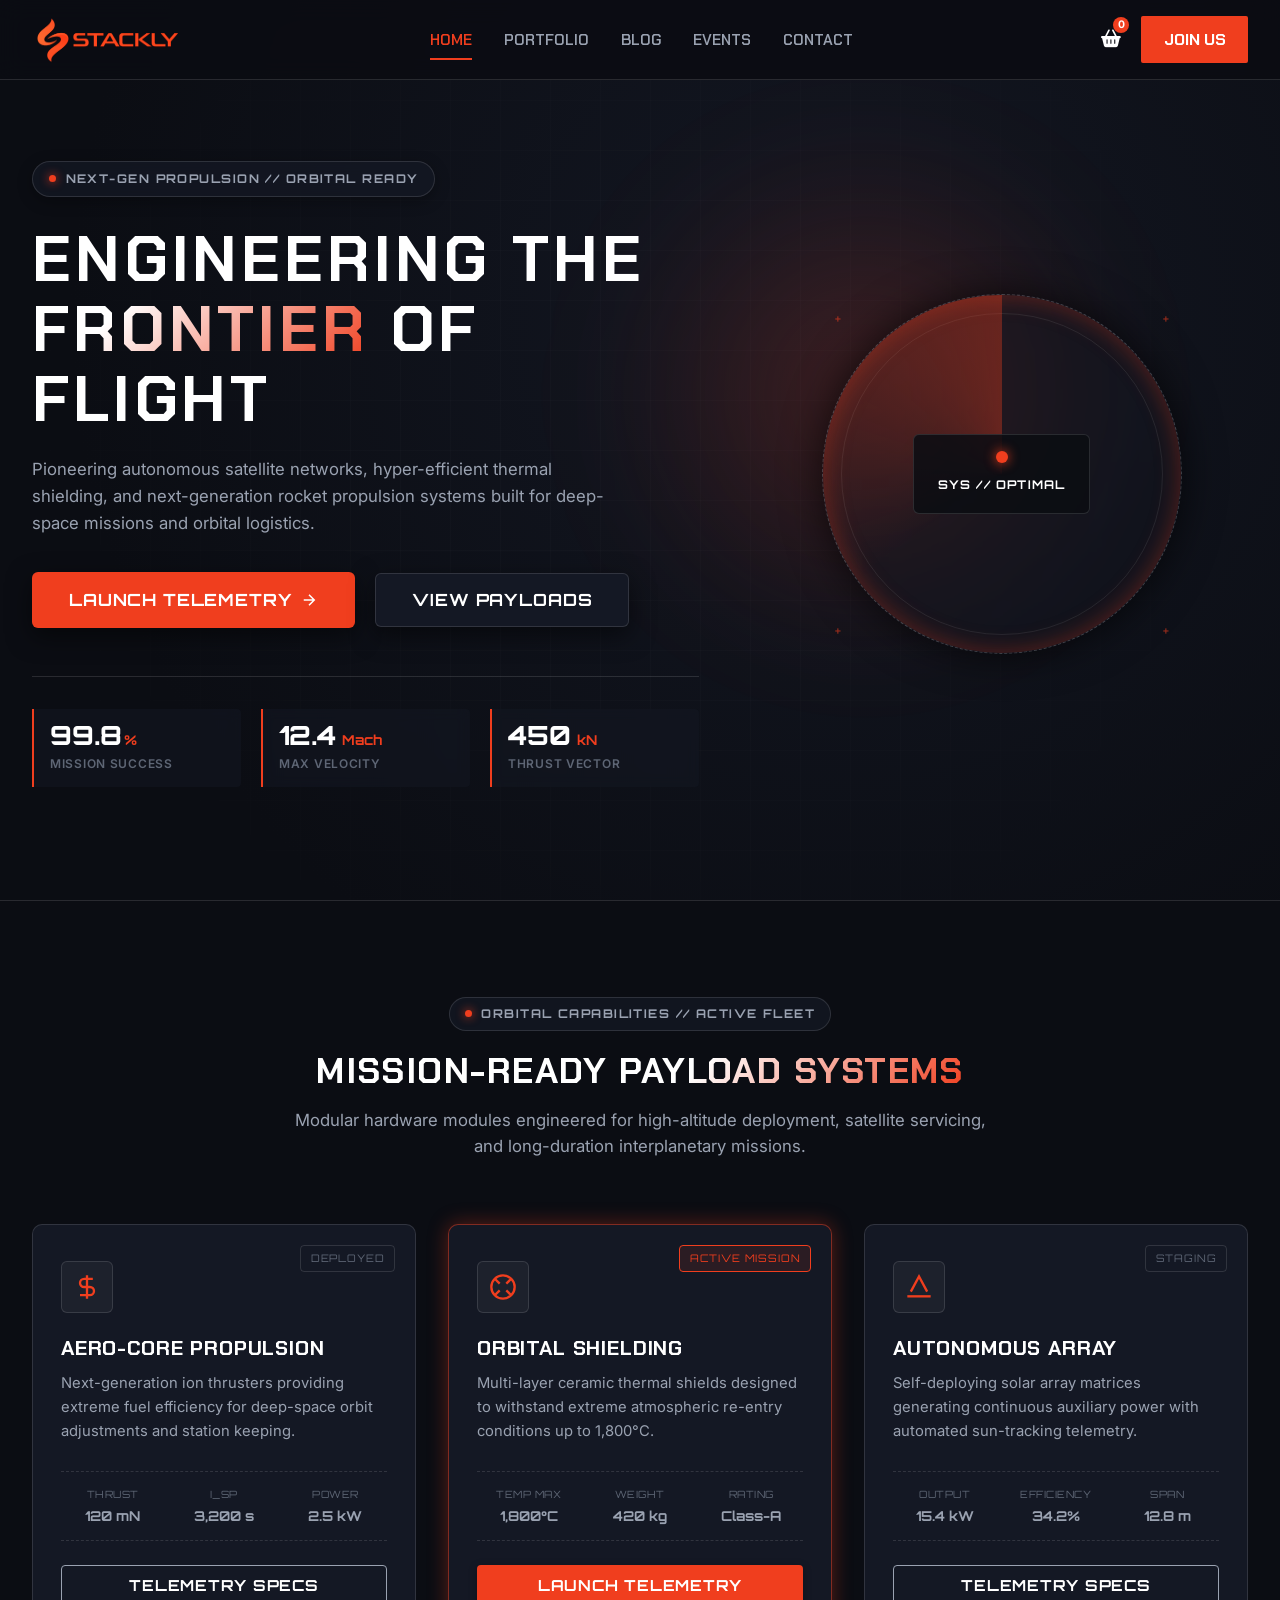
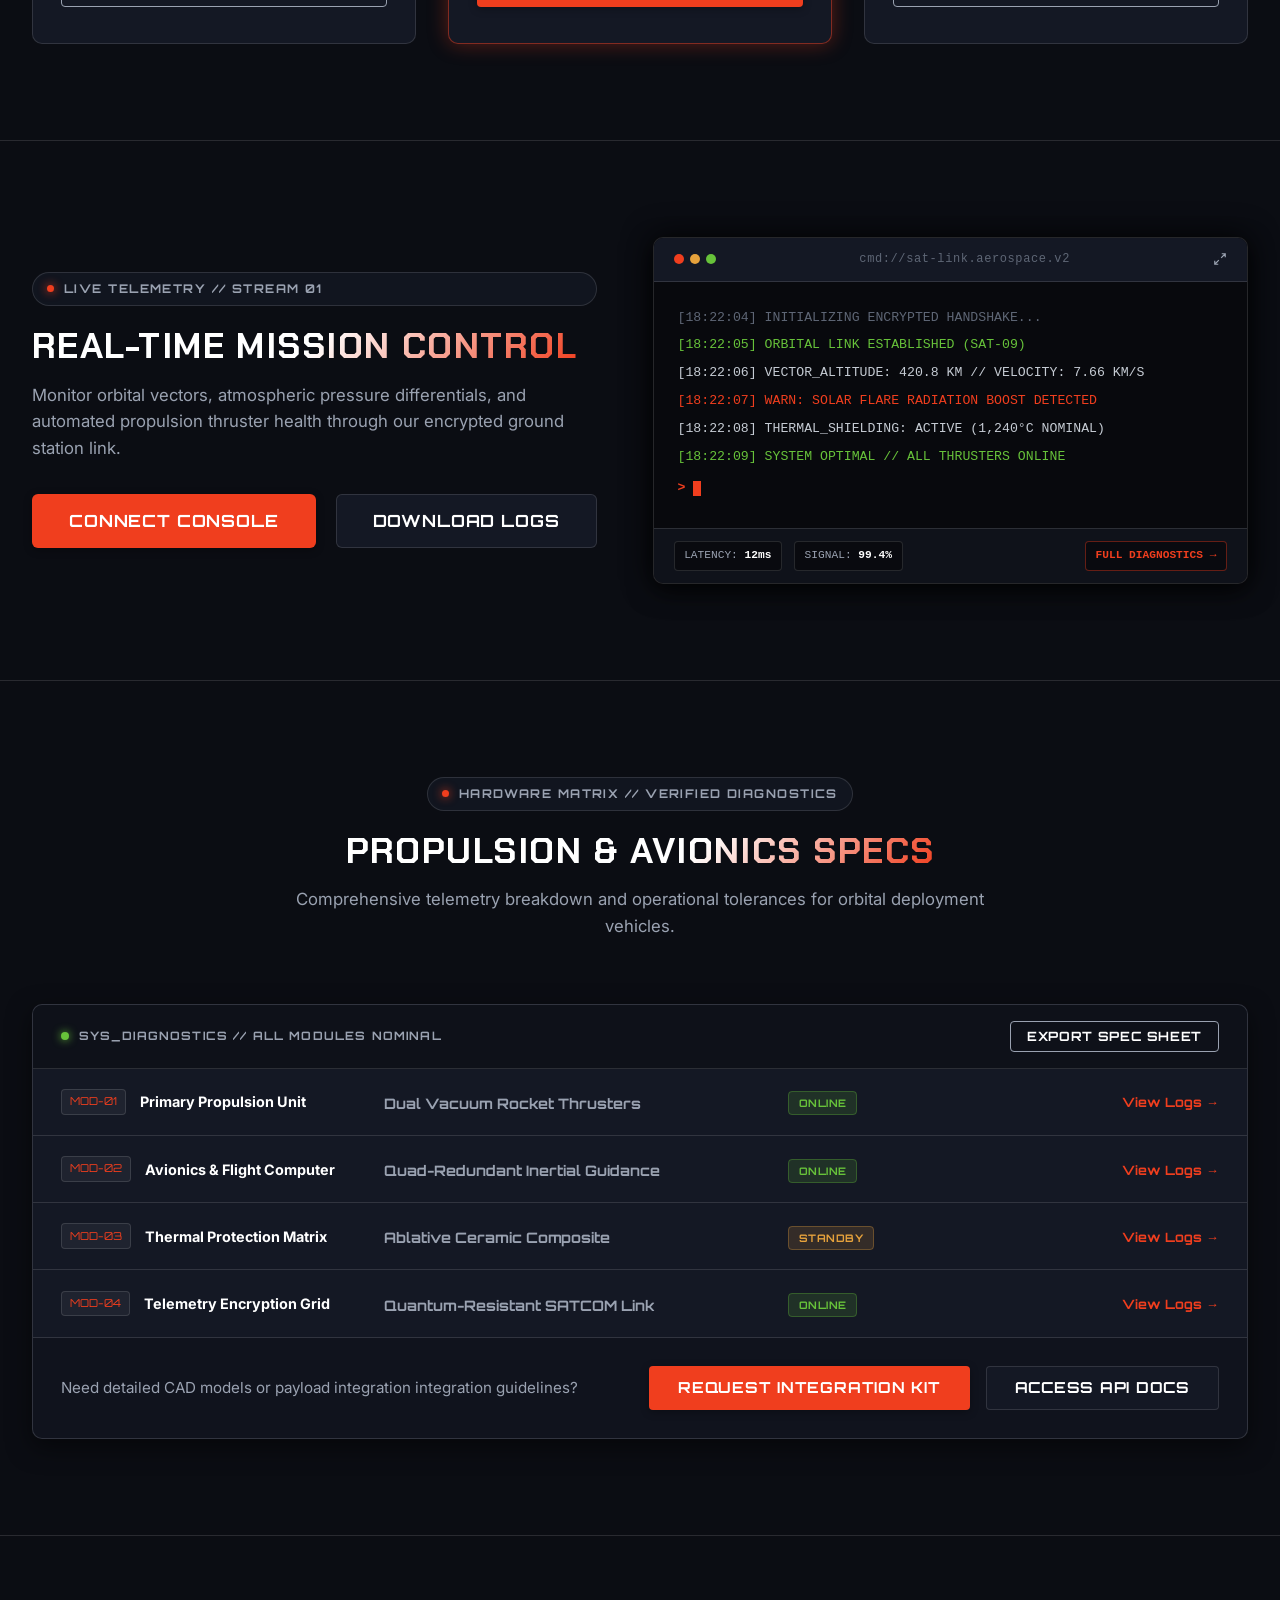
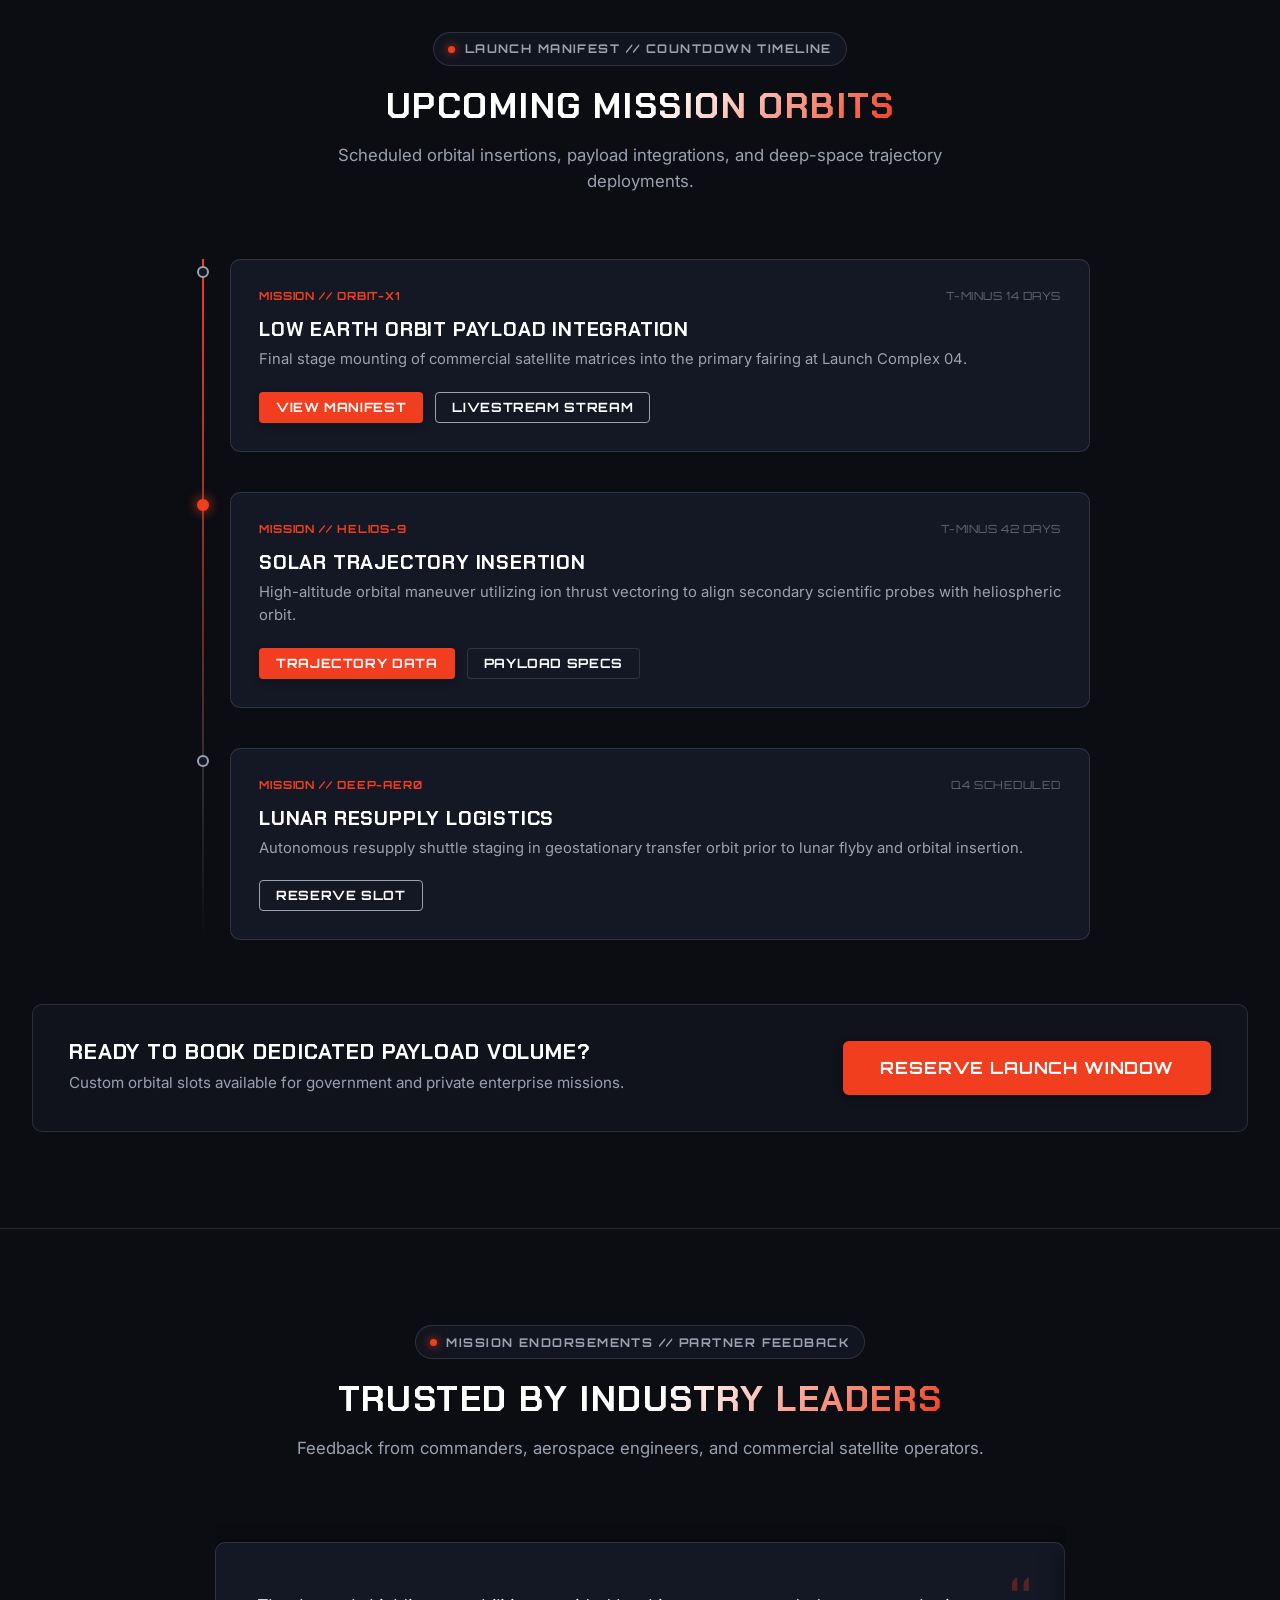
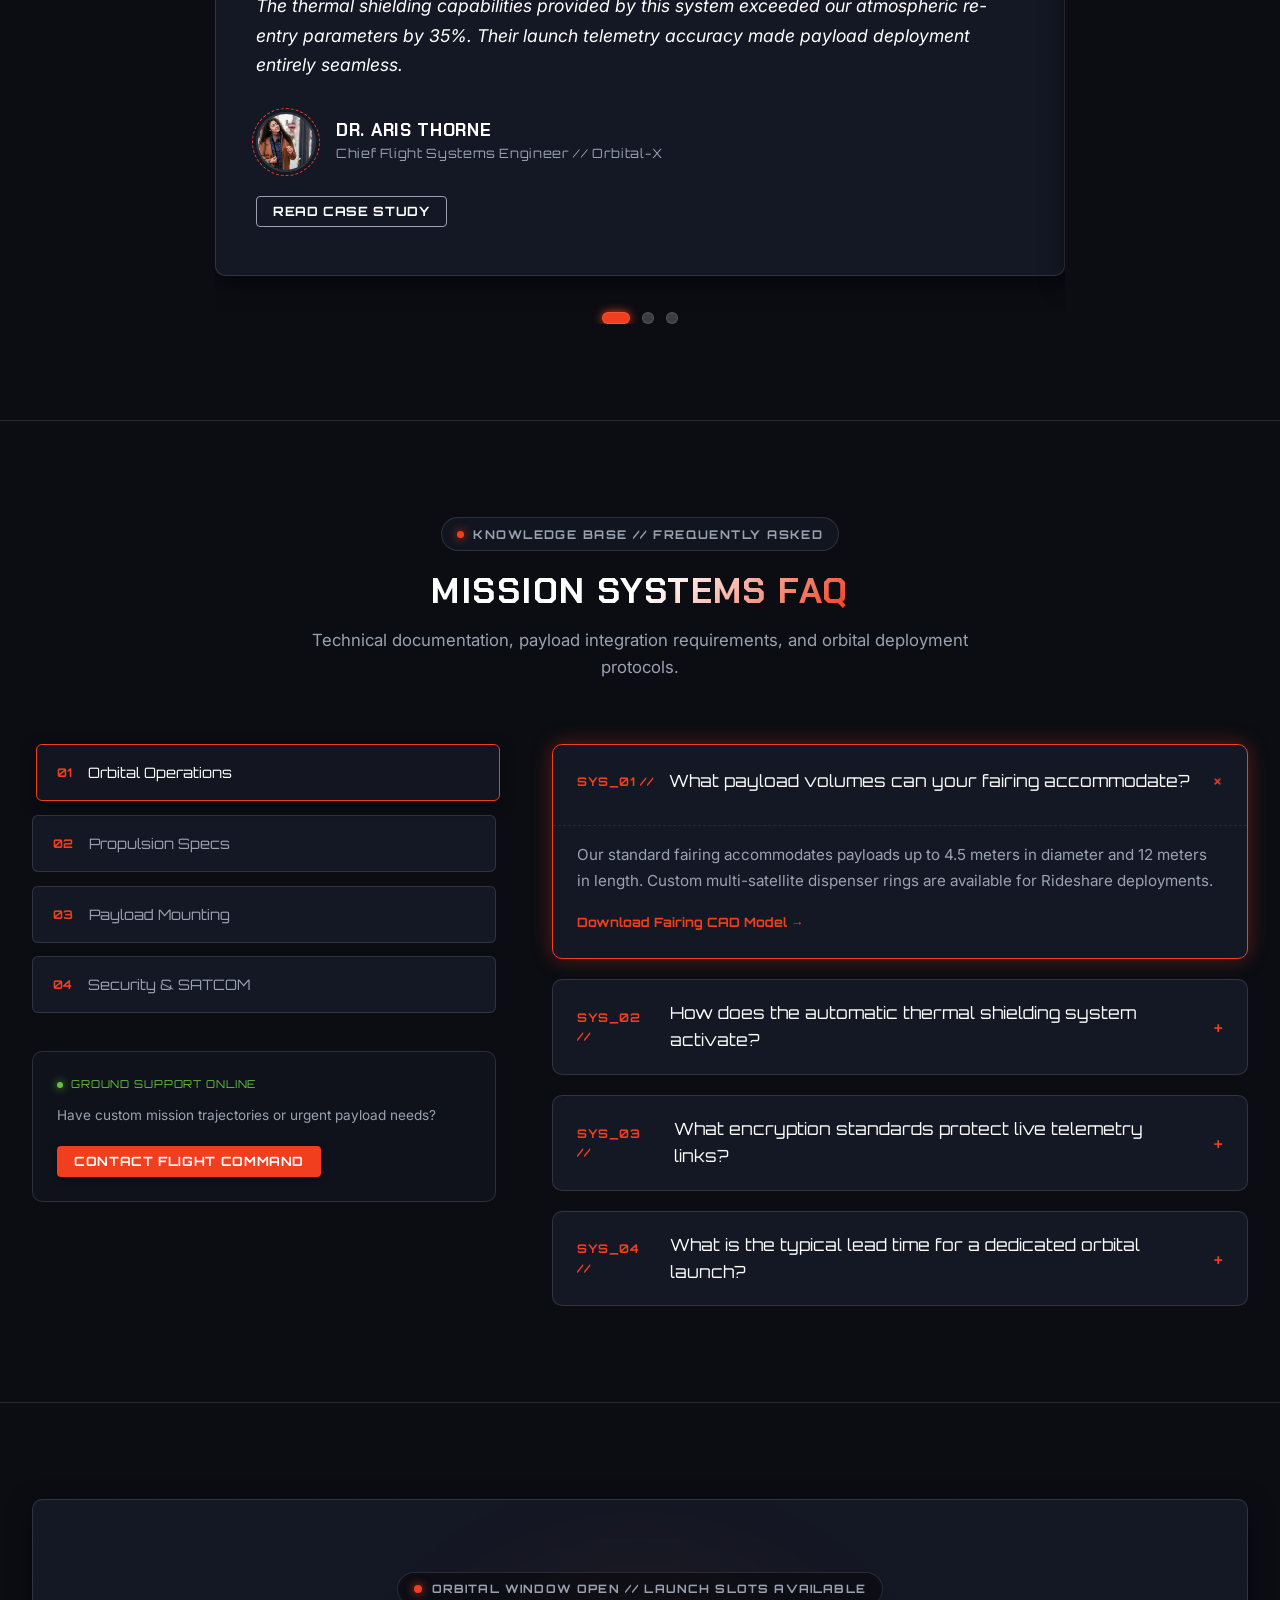
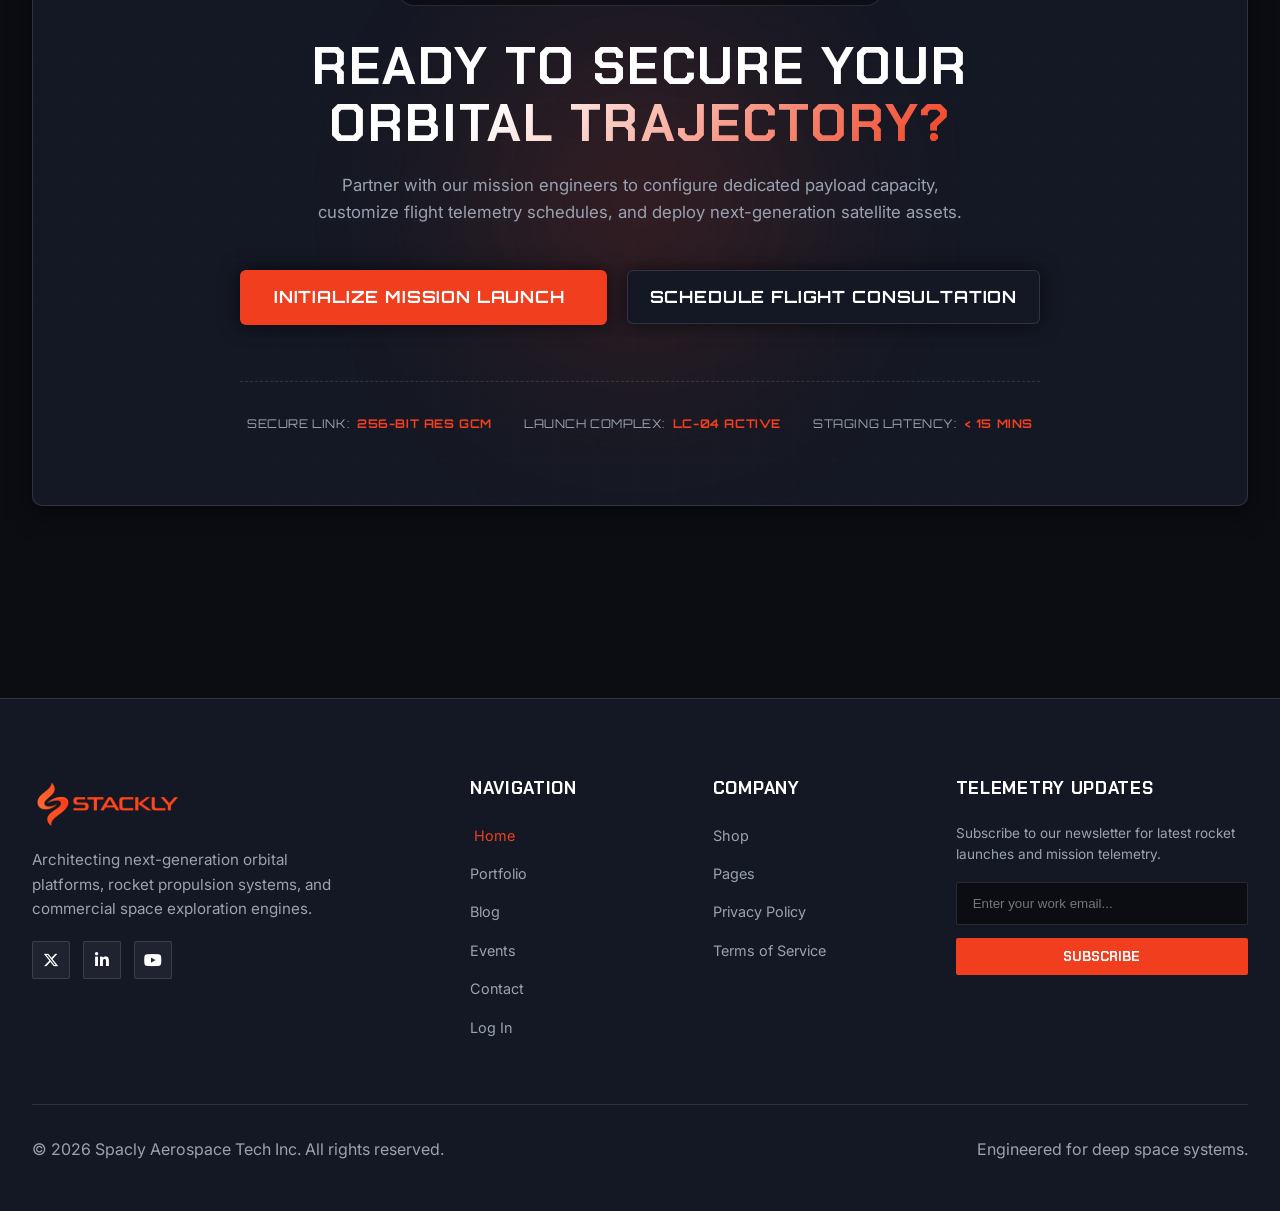
==== commit 2bc34ef5: "Add files via upload" ====
--- a/index.html
+++ b/index.html
@@ -13,7 +13,7 @@
     rel="stylesheet">
   <link rel="stylesheet" href="https://cdnjs.cloudflare.com/ajax/libs/font-awesome/6.5.1/css/all.min.css" />
   <link rel="stylesheet" href="https://unpkg.com/aos@next/dist/aos.css" />
-  
+
 
   <link rel="stylesheet" href="root.css">
   <link rel="icon" href="./assets/bg remove.webp">
@@ -70,810 +70,848 @@
 
 
 
-<!-- ==========================================================================
+  <!-- ==========================================================================
    Aerospace Hero Section
    ========================================================================== -->
-<section class="hero-aerospace">
-  <!-- Interactive Ambient Background -->
-  <div class="hero-bg-overlay"></div>
-  <div class="hero-grid-pattern"></div>
-  <div class="hero-radar-glow"></div>
-
-  <div class="container hero-container">
-    
-    <!-- Hero Left / Content Block -->
-    <div class="hero-content">
-      <div class="hero-badge">
-        <span class="badge-dot"></span>
-        <span class="badge-text">NEXT-GEN PROPULSION // ORBITAL READY</span>
-      </div>
-
-      <h1 class="hero-title">
-        ENGINEERING THE <span class="text-gradient">FRONTIER</span> OF FLIGHT
-      </h1>
-
-      <p class="hero-description">
-        Pioneering autonomous satellite networks, hyper-efficient thermal shielding, and next-generation rocket propulsion systems built for deep-space missions and orbital logistics.
-      </p>
-
-      <!-- Primary Actions -->
-      <div class="hero-actions">
-        <a href="#explore" class="btn btn-primary btn-lg hero-btn">
-          <span>Launch Telemetry</span>
-          <svg class="btn-icon" width="18" height="18" viewBox="0 0 24 24" fill="none" stroke="currentColor" stroke-width="2"><path d="M5 12h14M12 5l7 7-7 7"/></svg>
-        </a>
-        <a href="#payload" class="btn btn-secondary btn-lg hero-btn">
-          <span>View Payloads</span>
-        </a>
-      </div>
-
-      <!-- Live Telemetry Readouts -->
-      <div class="hero-stats-grid">
-        <div class="stat-card">
-          <div class="stat-value">99.8<span class="stat-unit">%</span></div>
-          <div class="stat-label">Mission Success</div>
-        </div>
-        <div class="stat-card">
-          <div class="stat-value">12.4<span class="stat-unit"> Mach</span></div>
-          <div class="stat-label">Max Velocity</div>
-        </div>
-        <div class="stat-card">
-          <div class="stat-value">450<span class="stat-unit"> kN</span></div>
-          <div class="stat-label">Thrust Vector</div>
-        </div>
-      </div>
+  <section class="hero-aerospace">
+    <!-- Interactive Ambient Background -->
+    <div class="hero-bg-overlay"></div>
+    <div class="hero-grid-pattern"></div>
+    <div class="hero-radar-glow"></div>
+
+    <div class="container hero-container">
+
+      <!-- Hero Left / Content Block -->
+      <div class="hero-content">
+        <div class="hero-badge">
+          <span class="badge-dot"></span>
+          <span class="badge-text">NEXT-GEN PROPULSION // ORBITAL READY</span>
+        </div>
+
+        <h1 class="hero-title">
+          ENGINEERING THE <span class="text-gradient">FRONTIER</span> OF FLIGHT
+        </h1>
+
+        <p class="hero-description">
+          Pioneering autonomous satellite networks, hyper-efficient thermal shielding, and next-generation rocket
+          propulsion systems built for deep-space missions and orbital logistics.
+        </p>
+
+        <!-- Primary Actions -->
+        <div class="hero-actions">
+          <a href="#explore" class="btn btn-primary btn-lg hero-btn">
+            <span>Launch Telemetry</span>
+            <svg class="btn-icon" width="18" height="18" viewBox="0 0 24 24" fill="none" stroke="currentColor"
+              stroke-width="2">
+              <path d="M5 12h14M12 5l7 7-7 7" />
+            </svg>
+          </a>
+          <a href="#payload" class="btn btn-secondary btn-lg hero-btn">
+            <span>View Payloads</span>
+          </a>
+        </div>
+
+        <!-- Live Telemetry Readouts -->
+        <div class="hero-stats-grid">
+          <div class="stat-card">
+            <div class="stat-value">99.8<span class="stat-unit">%</span></div>
+            <div class="stat-label">Mission Success</div>
+          </div>
+          <div class="stat-card">
+            <div class="stat-value">12.4<span class="stat-unit"> Mach</span></div>
+            <div class="stat-label">Max Velocity</div>
+          </div>
+          <div class="stat-card">
+            <div class="stat-value">450<span class="stat-unit"> kN</span></div>
+            <div class="stat-label">Thrust Vector</div>
+          </div>
+        </div>
+      </div>
+
+      <!-- Hero Right / Visual Radar Target Unit -->
+      <div class="hero-visual">
+        <div class="hud-target-ring">
+          <div class="radar-sweep"></div>
+          <div class="hud-core">
+            <div class="core-node"></div>
+            <span class="hud-readout">SYS // OPTIMAL</span>
+          </div>
+
+          <!-- Target Marker Accents -->
+          <div class="hud-marker marker-tl">+</div>
+          <div class="hud-marker marker-tr">+</div>
+          <div class="hud-marker marker-bl">+</div>
+          <div class="hud-marker marker-br">+</div>
+        </div>
+      </div>
+
     </div>
-
-    <!-- Hero Right / Visual Radar Target Unit -->
-    <div class="hero-visual">
-      <div class="hud-target-ring">
-        <div class="radar-sweep"></div>
-        <div class="hud-core">
-          <div class="core-node"></div>
-          <span class="hud-readout">SYS // OPTIMAL</span>
-        </div>
-        
-        <!-- Target Marker Accents -->
-        <div class="hud-marker marker-tl">+</div>
-        <div class="hud-marker marker-tr">+</div>
-        <div class="hud-marker marker-bl">+</div>
-        <div class="hud-marker marker-br">+</div>
-      </div>
-    </div>
-
-  </div>
-</section>
-
-
-
-
-
-
-<!-- ==========================================================================
+  </section>
+
+
+
+
+
+
+  <!-- ==========================================================================
    Aerospace Payloads & Capabilities Section
    ========================================================================== -->
-<section class="payloads-section" id="payload">
-  <div class="container">
-    
-    <!-- Section Heading Block -->
-    <div class="section-header">
-      <div class="header-badge">
-        <span class="badge-dot"></span>
-        <span class="badge-text">ORBITAL CAPABILITIES // ACTIVE FLEET</span>
-      </div>
-      <h2 class="section-title">
-        MISSION-READY <span class="text-gradient">PAYLOAD SYSTEMS</span>
-      </h2>
-      <p class="section-description">
-        Modular hardware modules engineered for high-altitude deployment, satellite servicing, and long-duration interplanetary missions.
-      </p>
+  <section class="payloads-section" id="payload">
+    <div class="container">
+
+      <!-- Section Heading Block -->
+      <div class="section-header">
+        <div class="header-badge">
+          <span class="badge-dot"></span>
+          <span class="badge-text">ORBITAL CAPABILITIES // ACTIVE FLEET</span>
+        </div>
+        <h2 class="section-title">
+          MISSION-READY <span class="text-gradient">PAYLOAD SYSTEMS</span>
+        </h2>
+        <p class="section-description">
+          Modular hardware modules engineered for high-altitude deployment, satellite servicing, and long-duration
+          interplanetary missions.
+        </p>
+      </div>
+
+      <!-- Payloads Grid -->
+      <div class="payloads-grid">
+
+        <!-- Card 1 -->
+        <div class="payload-card">
+          <div class="card-status">DEPLOYED</div>
+          <div class="card-icon">
+            <svg width="28" height="28" viewBox="0 0 24 24" fill="none" stroke="currentColor" stroke-width="2">
+              <path d="M12 2v20M17 5H9.5a3.5 3.5 0 0 0 0 7h5a3.5 3.5 0 0 1 0 7H6" />
+            </svg>
+          </div>
+          <h3 class="card-title">Aero-Core Propulsion</h3>
+          <p class="card-text">
+            Next-generation ion thrusters providing extreme fuel efficiency for deep-space orbit adjustments and station
+            keeping.
+          </p>
+          <div class="card-specs">
+            <div class="spec-item"><span class="spec-label">THRUST</span><span class="spec-val">120 mN</span></div>
+            <div class="spec-item"><span class="spec-label">I_SP</span><span class="spec-val">3,200 s</span></div>
+            <div class="spec-item"><span class="spec-label">POWER</span><span class="spec-val">2.5 kW</span></div>
+          </div>
+          <a href="#details-1" class="btn btn-outline btn-card">
+            <span>Telemetry Specs</span>
+          </a>
+        </div>
+
+        <!-- Card 2 -->
+        <div class="payload-card active-card">
+          <div class="card-status status-active">ACTIVE MISSION</div>
+          <div class="card-icon">
+            <svg width="28" height="28" viewBox="0 0 24 24" fill="none" stroke="currentColor" stroke-width="2">
+              <circle cx="12" cy="12" r="10" />
+              <path d="m4.93 4.93 4.24 4.24" />
+              <path d="m14.83 9.17 4.24-4.24" />
+              <path d="m14.83 14.83 4.24 4.24" />
+              <path d="m9.17 14.83-4.24 4.24" />
+            </svg>
+          </div>
+          <h3 class="card-title">Orbital Shielding</h3>
+          <p class="card-text">
+            Multi-layer ceramic thermal shields designed to withstand extreme atmospheric re-entry conditions up to
+            1,800°C.
+          </p>
+          <div class="card-specs">
+            <div class="spec-item"><span class="spec-label">TEMP MAX</span><span class="spec-val">1,800°C</span></div>
+            <div class="spec-item"><span class="spec-label">WEIGHT</span><span class="spec-val">420 kg</span></div>
+            <div class="spec-item"><span class="spec-label">RATING</span><span class="spec-val">Class-A</span></div>
+          </div>
+          <a href="#details-2" class="btn btn-primary btn-card">
+            <span>Launch Telemetry</span>
+          </a>
+        </div>
+
+        <!-- Card 3 -->
+        <div class="payload-card">
+          <div class="card-status">STAGING</div>
+          <div class="card-icon">
+            <svg width="28" height="28" viewBox="0 0 24 24" fill="none" stroke="currentColor" stroke-width="2">
+              <path d="M2 20h20" />
+              <path d="m5 16 7-13 7 13" />
+            </svg>
+          </div>
+          <h3 class="card-title">Autonomous Array</h3>
+          <p class="card-text">
+            Self-deploying solar array matrices generating continuous auxiliary power with automated sun-tracking
+            telemetry.
+          </p>
+          <div class="card-specs">
+            <div class="spec-item"><span class="spec-label">OUTPUT</span><span class="spec-val">15.4 kW</span></div>
+            <div class="spec-item"><span class="spec-label">EFFICIENCY</span><span class="spec-val">34.2%</span></div>
+            <div class="spec-item"><span class="spec-label">SPAN</span><span class="spec-val">12.8 m</span></div>
+          </div>
+          <a href="#details-3" class="btn btn-outline btn-card">
+            <span>Telemetry Specs</span>
+          </a>
+        </div>
+
+      </div>
+
     </div>
-
-    <!-- Payloads Grid -->
-    <div class="payloads-grid">
-      
-      <!-- Card 1 -->
-      <div class="payload-card">
-        <div class="card-status">DEPLOYED</div>
-        <div class="card-icon">
-          <svg width="28" height="28" viewBox="0 0 24 24" fill="none" stroke="currentColor" stroke-width="2"><path d="M12 2v20M17 5H9.5a3.5 3.5 0 0 0 0 7h5a3.5 3.5 0 0 1 0 7H6"/></svg>
-        </div>
-        <h3 class="card-title">Aero-Core Propulsion</h3>
-        <p class="card-text">
-          Next-generation ion thrusters providing extreme fuel efficiency for deep-space orbit adjustments and station keeping.
-        </p>
-        <div class="card-specs">
-          <div class="spec-item"><span class="spec-label">THRUST</span><span class="spec-val">120 mN</span></div>
-          <div class="spec-item"><span class="spec-label">I_SP</span><span class="spec-val">3,200 s</span></div>
-          <div class="spec-item"><span class="spec-label">POWER</span><span class="spec-val">2.5 kW</span></div>
-        </div>
-        <a href="#details-1" class="btn btn-outline btn-card">
-          <span>Telemetry Specs</span>
-        </a>
-      </div>
-
-      <!-- Card 2 -->
-      <div class="payload-card active-card">
-        <div class="card-status status-active">ACTIVE MISSION</div>
-        <div class="card-icon">
-          <svg width="28" height="28" viewBox="0 0 24 24" fill="none" stroke="currentColor" stroke-width="2"><circle cx="12" cy="12" r="10"/><path d="m4.93 4.93 4.24 4.24"/><path d="m14.83 9.17 4.24-4.24"/><path d="m14.83 14.83 4.24 4.24"/><path d="m9.17 14.83-4.24 4.24"/></svg>
-        </div>
-        <h3 class="card-title">Orbital Shielding</h3>
-        <p class="card-text">
-          Multi-layer ceramic thermal shields designed to withstand extreme atmospheric re-entry conditions up to 1,800°C.
-        </p>
-        <div class="card-specs">
-          <div class="spec-item"><span class="spec-label">TEMP MAX</span><span class="spec-val">1,800°C</span></div>
-          <div class="spec-item"><span class="spec-label">WEIGHT</span><span class="spec-val">420 kg</span></div>
-          <div class="spec-item"><span class="spec-label">RATING</span><span class="spec-val">Class-A</span></div>
-        </div>
-        <a href="#details-2" class="btn btn-primary btn-card">
-          <span>Launch Telemetry</span>
-        </a>
-      </div>
-
-      <!-- Card 3 -->
-      <div class="payload-card">
-        <div class="card-status">STAGING</div>
-        <div class="card-icon">
-          <svg width="28" height="28" viewBox="0 0 24 24" fill="none" stroke="currentColor" stroke-width="2"><path d="M2 20h20"/><path d="m5 16 7-13 7 13"/></svg>
-        </div>
-        <h3 class="card-title">Autonomous Array</h3>
-        <p class="card-text">
-          Self-deploying solar array matrices generating continuous auxiliary power with automated sun-tracking telemetry.
-        </p>
-        <div class="card-specs">
-          <div class="spec-item"><span class="spec-label">OUTPUT</span><span class="spec-val">15.4 kW</span></div>
-          <div class="spec-item"><span class="spec-label">EFFICIENCY</span><span class="spec-val">34.2%</span></div>
-          <div class="spec-item"><span class="spec-label">SPAN</span><span class="spec-val">12.8 m</span></div>
-        </div>
-        <a href="#details-3" class="btn btn-outline btn-card">
-          <span>Telemetry Specs</span>
-        </a>
-      </div>
-
-    </div>
-
-  </div>
-</section>
-
-
-
-
-
-<!-- ==========================================================================
+  </section>
+
+
+
+
+
+  <!-- ==========================================================================
    Mission Control & Live Telemetry Terminal Section
    ========================================================================== -->
-<section class="terminal-section" id="telemetry">
-  <div class="container">
-    
-    <div class="terminal-grid">
-      
-      <!-- Left Info Block -->
-      <div class="terminal-info">
+  <section class="terminal-section" id="telemetry">
+    <div class="container">
+
+      <div class="terminal-grid">
+
+        <!-- Left Info Block -->
+        <div class="terminal-info">
+          <div class="header-badge">
+            <span class="badge-dot"></span>
+            <span class="badge-text">LIVE TELEMETRY // STREAM 01</span>
+          </div>
+          <h2 class="section-title">
+            REAL-TIME <span class="text-gradient">MISSION CONTROL</span>
+          </h2>
+          <p class="section-description">
+            Monitor orbital vectors, atmospheric pressure differentials, and automated propulsion thruster health
+            through our encrypted ground station link.
+          </p>
+
+          <!-- Command Buttons linking to error.html -->
+          <div class="terminal-actions">
+            <a href="error.html" class="btn btn-primary btn-lg">
+              <span>Connect Console</span>
+            </a>
+            <a href="error.html" class="btn btn-secondary btn-lg">
+              <span>Download Logs</span>
+            </a>
+          </div>
+        </div>
+
+        <!-- Right HUD Terminal Console Display -->
+        <div class="terminal-console">
+
+          <!-- Terminal Header Bar -->
+          <div class="console-header">
+            <div class="console-dots">
+              <span class="dot dot-red"></span>
+              <span class="dot dot-yellow"></span>
+              <span class="dot dot-green"></span>
+            </div>
+            <span class="console-title">cmd://sat-link.aerospace.v2</span>
+            <a href="error.html" class="console-link-btn" title="Expand Terminal">
+              <svg width="14" height="14" viewBox="0 0 24 24" fill="none" stroke="currentColor" stroke-width="2">
+                <path d="M15 3h6v6M9 21H3v-6M21 3l-7 7M3 21l7-7" />
+              </svg>
+            </a>
+          </div>
+
+          <!-- Terminal Output Screen -->
+          <div class="console-body">
+            <div class="console-line text-muted">[18:22:04] INITIALIZING ENCRYPTED HANDSHAKE...</div>
+            <div class="console-line text-success">[18:22:05] ORBITAL LINK ESTABLISHED (SAT-09)</div>
+            <div class="console-line">[18:22:06] VECTOR_ALTITUDE: 420.8 KM // VELOCITY: 7.66 KM/S</div>
+            <div class="console-line text-accent">[18:22:07] WARN: SOLAR FLARE RADIATION BOOST DETECTED</div>
+            <div class="console-line">[18:22:08] THERMAL_SHIELDING: ACTIVE (1,240°C NOMINAL)</div>
+            <div class="console-line text-success">[18:22:09] SYSTEM OPTIMAL // ALL THRUSTERS ONLINE</div>
+            <div class="console-line console-prompt">
+              <span class="prompt-symbol">></span> <span class="typing-cursor"></span>
+            </div>
+          </div>
+
+          <!-- Terminal Footer Quick Controls linking to error.html -->
+          <div class="console-footer">
+            <a href="error.html" class="hud-pill">
+              <span class="pill-label">LATENCY:</span> <span class="pill-val">12ms</span>
+            </a>
+            <a href="error.html" class="hud-pill">
+              <span class="pill-label">SIGNAL:</span> <span class="pill-val">99.4%</span>
+            </a>
+            <a href="error.html" class="hud-pill pill-action">
+              <span>FULL DIAGNOSTICS &rarr;</span>
+            </a>
+          </div>
+
+        </div>
+
+      </div>
+
+    </div>
+  </section>
+
+
+
+
+
+
+
+  <!-- ==========================================================================
+   Aerospace Specifications & System Diagnostics Matrix
+   ========================================================================== -->
+  <section class="specs-section" id="specs">
+    <div class="container">
+
+      <!-- Section Header Block -->
+      <div class="section-header">
         <div class="header-badge">
           <span class="badge-dot"></span>
-          <span class="badge-text">LIVE TELEMETRY // STREAM 01</span>
+          <span class="badge-text">HARDWARE MATRIX // VERIFIED DIAGNOSTICS</span>
         </div>
         <h2 class="section-title">
-          REAL-TIME <span class="text-gradient">MISSION CONTROL</span>
+          PROPULSION & <span class="text-gradient">AVIONICS SPECS</span>
         </h2>
         <p class="section-description">
-          Monitor orbital vectors, atmospheric pressure differentials, and automated propulsion thruster health through our encrypted ground station link.
+          Comprehensive telemetry breakdown and operational tolerances for orbital deployment vehicles.
         </p>
-
-        <!-- Command Buttons linking to error.html -->
-        <div class="terminal-actions">
-          <a href="error.html" class="btn btn-primary btn-lg">
-            <span>Connect Console</span>
-          </a>
-          <a href="error.html" class="btn btn-secondary btn-lg">
-            <span>Download Logs</span>
-          </a>
-        </div>
-      </div>
-
-      <!-- Right HUD Terminal Console Display -->
-      <div class="terminal-console">
-        
-        <!-- Terminal Header Bar -->
-        <div class="console-header">
-          <div class="console-dots">
-            <span class="dot dot-red"></span>
-            <span class="dot dot-yellow"></span>
-            <span class="dot dot-green"></span>
-          </div>
-          <span class="console-title">cmd://sat-link.aerospace.v2</span>
-          <a href="error.html" class="console-link-btn" title="Expand Terminal">
-            <svg width="14" height="14" viewBox="0 0 24 24" fill="none" stroke="currentColor" stroke-width="2"><path d="M15 3h6v6M9 21H3v-6M21 3l-7 7M3 21l7-7"/></svg>
-          </a>
-        </div>
-
-        <!-- Terminal Output Screen -->
-        <div class="console-body">
-          <div class="console-line text-muted">[18:22:04] INITIALIZING ENCRYPTED HANDSHAKE...</div>
-          <div class="console-line text-success">[18:22:05] ORBITAL LINK ESTABLISHED (SAT-09)</div>
-          <div class="console-line">[18:22:06] VECTOR_ALTITUDE: 420.8 KM // VELOCITY: 7.66 KM/S</div>
-          <div class="console-line text-accent">[18:22:07] WARN: SOLAR FLARE RADIATION BOOST DETECTED</div>
-          <div class="console-line">[18:22:08] THERMAL_SHIELDING: ACTIVE (1,240°C NOMINAL)</div>
-          <div class="console-line text-success">[18:22:09] SYSTEM OPTIMAL // ALL THRUSTERS ONLINE</div>
-          <div class="console-line console-prompt">
-            <span class="prompt-symbol">></span> <span class="typing-cursor"></span>
-          </div>
-        </div>
-
-        <!-- Terminal Footer Quick Controls linking to error.html -->
-        <div class="console-footer">
-          <a href="error.html" class="hud-pill">
-            <span class="pill-label">LATENCY:</span> <span class="pill-val">12ms</span>
-          </a>
-          <a href="error.html" class="hud-pill">
-            <span class="pill-label">SIGNAL:</span> <span class="pill-val">99.4%</span>
-          </a>
-          <a href="error.html" class="hud-pill pill-action">
-            <span>FULL DIAGNOSTICS &rarr;</span>
-          </a>
+      </div>
+
+      <!-- Interactive Specs Table / Matrix Layout -->
+      <div class="specs-card-wrapper">
+
+        <!-- Top Diagnostic Bar -->
+        <div class="specs-toolbar">
+          <div class="toolbar-status">
+            <span class="status-dot"></span>
+            <span class="status-label">SYS_DIAGNOSTICS // ALL MODULES NOMINAL</span>
+          </div>
+          <a href="error.html" class="btn btn-outline btn-sm toolbar-btn">
+            <span>Export Spec Sheet</span>
+          </a>
+        </div>
+
+        <!-- Specs Data Grid -->
+        <div class="specs-table">
+
+          <!-- Row 1 -->
+          <div class="specs-row">
+            <div class="spec-col spec-name">
+              <span class="spec-id">MOD-01</span>
+              <strong>Primary Propulsion Unit</strong>
+            </div>
+            <div class="spec-col spec-val">Dual Vacuum Rocket Thrusters</div>
+            <div class="spec-col spec-status">
+              <span class="status-tag status-online">ONLINE</span>
+            </div>
+            <div class="spec-col spec-action">
+              <a href="error.html" class="spec-link">View Logs &rarr;</a>
+            </div>
+          </div>
+
+          <!-- Row 2 -->
+          <div class="specs-row">
+            <div class="spec-col spec-name">
+              <span class="spec-id">MOD-02</span>
+              <strong>Avionics & Flight Computer</strong>
+            </div>
+            <div class="spec-col spec-val">Quad-Redundant Inertial Guidance</div>
+            <div class="spec-col spec-status">
+              <span class="status-tag status-online">ONLINE</span>
+            </div>
+            <div class="spec-col spec-action">
+              <a href="error.html" class="spec-link">View Logs &rarr;</a>
+            </div>
+          </div>
+
+          <!-- Row 3 -->
+          <div class="specs-row">
+            <div class="spec-col spec-name">
+              <span class="spec-id">MOD-03</span>
+              <strong>Thermal Protection Matrix</strong>
+            </div>
+            <div class="spec-col spec-val">Ablative Ceramic Composite</div>
+            <div class="spec-col spec-status">
+              <span class="status-tag status-standby">STANDBY</span>
+            </div>
+            <div class="spec-col spec-action">
+              <a href="error.html" class="spec-link">View Logs &rarr;</a>
+            </div>
+          </div>
+
+          <!-- Row 4 -->
+          <div class="specs-row">
+            <div class="spec-col spec-name">
+              <span class="spec-id">MOD-04</span>
+              <strong>Telemetry Encryption Grid</strong>
+            </div>
+            <div class="spec-col spec-val">Quantum-Resistant SATCOM Link</div>
+            <div class="spec-col spec-status">
+              <span class="status-tag status-online">ONLINE</span>
+            </div>
+            <div class="spec-col spec-action">
+              <a href="error.html" class="spec-link">View Logs &rarr;</a>
+            </div>
+          </div>
+
+        </div>
+
+        <!-- Specs Footer Action Banner -->
+        <div class="specs-footer">
+          <p class="specs-footer-text">
+            Need detailed CAD models or payload integration integration guidelines?
+          </p>
+          <div class="specs-footer-actions">
+            <a href="error.html" class="btn btn-primary">
+              <span>Request Integration Kit</span>
+            </a>
+            <a href="error.html" class="btn btn-secondary">
+              <span>Access API Docs</span>
+            </a>
+          </div>
         </div>
 
       </div>
 
     </div>
-
-  </div>
-</section>
-
-
-
-
-
-
-
-<!-- ==========================================================================
-   Aerospace Specifications & System Diagnostics Matrix
-   ========================================================================== -->
-<section class="specs-section" id="specs">
-  <div class="container">
-    
-    <!-- Section Header Block -->
-    <div class="section-header">
-      <div class="header-badge">
-        <span class="badge-dot"></span>
-        <span class="badge-text">HARDWARE MATRIX // VERIFIED DIAGNOSTICS</span>
-      </div>
-      <h2 class="section-title">
-        PROPULSION & <span class="text-gradient">AVIONICS SPECS</span>
-      </h2>
-      <p class="section-description">
-        Comprehensive telemetry breakdown and operational tolerances for orbital deployment vehicles.
-      </p>
-    </div>
-
-    <!-- Interactive Specs Table / Matrix Layout -->
-    <div class="specs-card-wrapper">
-      
-      <!-- Top Diagnostic Bar -->
-      <div class="specs-toolbar">
-        <div class="toolbar-status">
-          <span class="status-dot"></span>
-          <span class="status-label">SYS_DIAGNOSTICS // ALL MODULES NOMINAL</span>
-        </div>
-        <a href="error.html" class="btn btn-outline btn-sm toolbar-btn">
-          <span>Export Spec Sheet</span>
-        </a>
-      </div>
-
-      <!-- Specs Data Grid -->
-      <div class="specs-table">
-        
-        <!-- Row 1 -->
-        <div class="specs-row">
-          <div class="spec-col spec-name">
-            <span class="spec-id">MOD-01</span>
-            <strong>Primary Propulsion Unit</strong>
-          </div>
-          <div class="spec-col spec-val">Dual Vacuum Rocket Thrusters</div>
-          <div class="spec-col spec-status">
-            <span class="status-tag status-online">ONLINE</span>
-          </div>
-          <div class="spec-col spec-action">
-            <a href="error.html" class="spec-link">View Logs &rarr;</a>
-          </div>
-        </div>
-
-        <!-- Row 2 -->
-        <div class="specs-row">
-          <div class="spec-col spec-name">
-            <span class="spec-id">MOD-02</span>
-            <strong>Avionics & Flight Computer</strong>
-          </div>
-          <div class="spec-col spec-val">Quad-Redundant Inertial Guidance</div>
-          <div class="spec-col spec-status">
-            <span class="status-tag status-online">ONLINE</span>
-          </div>
-          <div class="spec-col spec-action">
-            <a href="error.html" class="spec-link">View Logs &rarr;</a>
-          </div>
-        </div>
-
-        <!-- Row 3 -->
-        <div class="specs-row">
-          <div class="spec-col spec-name">
-            <span class="spec-id">MOD-03</span>
-            <strong>Thermal Protection Matrix</strong>
-          </div>
-          <div class="spec-col spec-val">Ablative Ceramic Composite</div>
-          <div class="spec-col spec-status">
-            <span class="status-tag status-standby">STANDBY</span>
-          </div>
-          <div class="spec-col spec-action">
-            <a href="error.html" class="spec-link">View Logs &rarr;</a>
-          </div>
-        </div>
-
-        <!-- Row 4 -->
-        <div class="specs-row">
-          <div class="spec-col spec-name">
-            <span class="spec-id">MOD-04</span>
-            <strong>Telemetry Encryption Grid</strong>
-          </div>
-          <div class="spec-col spec-val">Quantum-Resistant SATCOM Link</div>
-          <div class="spec-col spec-status">
-            <span class="status-tag status-online">ONLINE</span>
-          </div>
-          <div class="spec-col spec-action">
-            <a href="error.html" class="spec-link">View Logs &rarr;</a>
-          </div>
-        </div>
-
-      </div>
-
-      <!-- Specs Footer Action Banner -->
-      <div class="specs-footer">
-        <p class="specs-footer-text">
-          Need detailed CAD models or payload integration integration guidelines?
-        </p>
-        <div class="specs-footer-actions">
-          <a href="error.html" class="btn btn-primary">
-            <span>Request Integration Kit</span>
-          </a>
-          <a href="error.html" class="btn btn-secondary">
-            <span>Access API Docs</span>
-          </a>
-        </div>
-      </div>
-
-    </div>
-
-  </div>
-</section>
-
-
-
-
-
-
-<!-- ==========================================================================
+  </section>
+
+
+
+
+
+
+  <!-- ==========================================================================
    Mission Launch & Deployment Timeline Section
    ========================================================================== -->
-<section class="timeline-section" id="launch-schedule">
-  <div class="container">
-    
-    <!-- Section Header Block -->
-    <div class="section-header">
-      <div class="header-badge">
-        <span class="badge-dot"></span>
-        <span class="badge-text">LAUNCH MANIFEST // COUNTDOWN TIMELINE</span>
-      </div>
-      <h2 class="section-title">
-        UPCOMING <span class="text-gradient">MISSION ORBITS</span>
-      </h2>
-      <p class="section-description">
-        Scheduled orbital insertions, payload integrations, and deep-space trajectory deployments.
-      </p>
+  <section class="timeline-section" id="launch-schedule">
+    <div class="container">
+
+      <!-- Section Header Block -->
+      <div class="section-header">
+        <div class="header-badge">
+          <span class="badge-dot"></span>
+          <span class="badge-text">LAUNCH MANIFEST // COUNTDOWN TIMELINE</span>
+        </div>
+        <h2 class="section-title">
+          UPCOMING <span class="text-gradient">MISSION ORBITS</span>
+        </h2>
+        <p class="section-description">
+          Scheduled orbital insertions, payload integrations, and deep-space trajectory deployments.
+        </p>
+      </div>
+
+      <!-- Timeline Wrapper -->
+      <div class="timeline-container">
+
+        <!-- Item 1 -->
+        <div class="timeline-item">
+          <div class="timeline-marker">
+            <span class="marker-node"></span>
+          </div>
+          <div class="timeline-content">
+            <div class="timeline-meta">
+              <span class="mission-id">MISSION // ORBIT-X1</span>
+              <span class="mission-date">T-MINUS 14 DAYS</span>
+            </div>
+            <h3 class="timeline-title">Low Earth Orbit Payload Integration</h3>
+            <p class="timeline-text">
+              Final stage mounting of commercial satellite matrices into the primary fairing at Launch Complex 04.
+            </p>
+            <div class="timeline-actions">
+              <a href="error.html" class="btn btn-primary btn-sm">
+                <span>View Manifest</span>
+              </a>
+              <a href="error.html" class="btn btn-outline btn-sm">
+                <span>Livestream Stream</span>
+              </a>
+            </div>
+          </div>
+        </div>
+
+        <!-- Item 2 -->
+        <div class="timeline-item item-active">
+          <div class="timeline-marker">
+            <span class="marker-node active-node"></span>
+          </div>
+          <div class="timeline-content">
+            <div class="timeline-meta">
+              <span class="mission-id">MISSION // HELIOS-9</span>
+              <span class="mission-date">T-MINUS 42 DAYS</span>
+            </div>
+            <h3 class="timeline-title">Solar Trajectory Insertion</h3>
+            <p class="timeline-text">
+              High-altitude orbital maneuver utilizing ion thrust vectoring to align secondary scientific probes with
+              heliospheric orbit.
+            </p>
+            <div class="timeline-actions">
+              <a href="error.html" class="btn btn-primary btn-sm">
+                <span>Trajectory Data</span>
+              </a>
+              <a href="error.html" class="btn btn-secondary btn-sm">
+                <span>Payload Specs</span>
+              </a>
+            </div>
+          </div>
+        </div>
+
+        <!-- Item 3 -->
+        <div class="timeline-item">
+          <div class="timeline-marker">
+            <span class="marker-node"></span>
+          </div>
+          <div class="timeline-content">
+            <div class="timeline-meta">
+              <span class="mission-id">MISSION // DEEP-AER0</span>
+              <span class="mission-date">Q4 SCHEDULED</span>
+            </div>
+            <h3 class="timeline-title">Lunar Resupply Logistics</h3>
+            <p class="timeline-text">
+              Autonomous resupply shuttle staging in geostationary transfer orbit prior to lunar flyby and orbital
+              insertion.
+            </p>
+            <div class="timeline-actions">
+              <a href="error.html" class="btn btn-outline btn-sm">
+                <span>Reserve Slot</span>
+              </a>
+            </div>
+          </div>
+        </div>
+
+      </div>
+
+      <!-- Section CTA Banner -->
+      <div class="timeline-cta-banner">
+        <div class="cta-text">
+          <h3>Ready to book dedicated payload volume?</h3>
+          <p>Custom orbital slots available for government and private enterprise missions.</p>
+        </div>
+        <a href="error.html" class="btn btn-primary btn-lg">
+          <span>Reserve Launch Window</span>
+        </a>
+      </div>
+
     </div>
-
-    <!-- Timeline Wrapper -->
-    <div class="timeline-container">
-      
-      <!-- Item 1 -->
-      <div class="timeline-item">
-        <div class="timeline-marker">
-          <span class="marker-node"></span>
-        </div>
-        <div class="timeline-content">
-          <div class="timeline-meta">
-            <span class="mission-id">MISSION // ORBIT-X1</span>
-            <span class="mission-date">T-MINUS 14 DAYS</span>
-          </div>
-          <h3 class="timeline-title">Low Earth Orbit Payload Integration</h3>
-          <p class="timeline-text">
-            Final stage mounting of commercial satellite matrices into the primary fairing at Launch Complex 04.
-          </p>
-          <div class="timeline-actions">
-            <a href="error.html" class="btn btn-primary btn-sm">
-              <span>View Manifest</span>
-            </a>
-            <a href="error.html" class="btn btn-outline btn-sm">
-              <span>Livestream Stream</span>
-            </a>
-          </div>
-        </div>
-      </div>
-
-      <!-- Item 2 -->
-      <div class="timeline-item item-active">
-        <div class="timeline-marker">
-          <span class="marker-node active-node"></span>
-        </div>
-        <div class="timeline-content">
-          <div class="timeline-meta">
-            <span class="mission-id">MISSION // HELIOS-9</span>
-            <span class="mission-date">T-MINUS 42 DAYS</span>
-          </div>
-          <h3 class="timeline-title">Solar Trajectory Insertion</h3>
-          <p class="timeline-text">
-            High-altitude orbital maneuver utilizing ion thrust vectoring to align secondary scientific probes with heliospheric orbit.
-          </p>
-          <div class="timeline-actions">
-            <a href="error.html" class="btn btn-primary btn-sm">
-              <span>Trajectory Data</span>
-            </a>
-            <a href="error.html" class="btn btn-secondary btn-sm">
-              <span>Payload Specs</span>
-            </a>
-          </div>
-        </div>
-      </div>
-
-      <!-- Item 3 -->
-      <div class="timeline-item">
-        <div class="timeline-marker">
-          <span class="marker-node"></span>
-        </div>
-        <div class="timeline-content">
-          <div class="timeline-meta">
-            <span class="mission-id">MISSION // DEEP-AER0</span>
-            <span class="mission-date">Q4 SCHEDULED</span>
-          </div>
-          <h3 class="timeline-title">Lunar Resupply Logistics</h3>
-          <p class="timeline-text">
-            Autonomous resupply shuttle staging in geostationary transfer orbit prior to lunar flyby and orbital insertion.
-          </p>
-          <div class="timeline-actions">
-            <a href="error.html" class="btn btn-outline btn-sm">
-              <span>Reserve Slot</span>
-            </a>
-          </div>
-        </div>
-      </div>
-
-    </div>
-
-    <!-- Section CTA Banner -->
-    <div class="timeline-cta-banner">
-      <div class="cta-text">
-        <h3>Ready to book dedicated payload volume?</h3>
-        <p>Custom orbital slots available for government and private enterprise missions.</p>
-      </div>
-      <a href="error.html" class="btn btn-primary btn-lg">
-        <span>Reserve Launch Window</span>
-      </a>
-    </div>
-
-  </div>
-</section>
-
-
-
-
-
-
-
-<!-- ==========================================================================
+  </section>
+
+
+
+
+
+
+
+  <!-- ==========================================================================
    Aerospace Testimonials & Endorsements Section (Auto-Rotating)
    ========================================================================== -->
-<section class="testimonials-section" id="testimonials">
-  <div class="container">
-    
-    <!-- Section Header Block -->
-    <div class="section-header">
-      <div class="header-badge">
-        <span class="badge-dot"></span>
-        <span class="badge-text">MISSION ENDORSEMENTS // PARTNER FEEDBACK</span>
-      </div>
-      <h2 class="section-title">
-        TRUSTED BY <span class="text-gradient">INDUSTRY LEADERS</span>
-      </h2>
-      <p class="section-description">
-        Feedback from commanders, aerospace engineers, and commercial satellite operators.
-      </p>
+  <section class="testimonials-section" id="testimonials">
+    <div class="container">
+
+      <!-- Section Header Block -->
+      <div class="section-header">
+        <div class="header-badge">
+          <span class="badge-dot"></span>
+          <span class="badge-text">MISSION ENDORSEMENTS // PARTNER FEEDBACK</span>
+        </div>
+        <h2 class="section-title">
+          TRUSTED BY <span class="text-gradient">INDUSTRY LEADERS</span>
+        </h2>
+        <p class="section-description">
+          Feedback from commanders, aerospace engineers, and commercial satellite operators.
+        </p>
+      </div>
+
+      <!-- Auto-Sliding Carousel Wrapper -->
+      <div class="testimonial-slider">
+
+        <!-- Hidden Radio Controls for CSS Auto-Rotation -->
+        <input type="radio" name="testimonial-slide" id="slide-1" checked>
+        <input type="radio" name="testimonial-slide" id="slide-2">
+        <input type="radio" name="testimonial-slide" id="slide-3">
+
+        <!-- Testimonials Container Track -->
+        <div class="testimonial-track">
+
+          <!-- Card 1 -->
+          <div class="testimonial-card">
+            <div class="card-quote-icon">“</div>
+            <p class="testimonial-text">
+              The thermal shielding capabilities provided by this system exceeded our atmospheric re-entry parameters by
+              35%. Their launch telemetry accuracy made payload deployment entirely seamless.
+            </p>
+            <div class="client-profile">
+              <div class="client-avatar-wrapper">
+                <img src="./assets/round 1.webp"
+                  alt="Dr. Aris Thorne" class="client-avatar">
+                <span class="avatar-hud-ring"></span>
+              </div>
+              <div class="client-info">
+                <h3 class="client-name">Dr. Aris Thorne</h3>
+                <p class="client-role">Chief Flight Systems Engineer // Orbital-X</p>
+              </div>
+            </div>
+            <a href="error.html" class="btn btn-outline btn-sm testimonial-btn">
+              <span>Read Case Study</span>
+            </a>
+          </div>
+
+          <!-- Card 2 -->
+          <div class="testimonial-card">
+            <div class="card-quote-icon">“</div>
+            <p class="testimonial-text">
+              Integrating their ion propulsion matrix into our low-Earth orbit satellite constellation cut our
+              station-keeping fuel consumption in half. Outstanding engineering precision.
+            </p>
+            <div class="client-profile">
+              <div class="client-avatar-wrapper">
+                <img src="./assets/m6.webp"
+                  alt="Commander David Vance" class="client-avatar">
+                <span class="avatar-hud-ring"></span>
+              </div>
+              <div class="client-info">
+                <h3 class="client-name">Cmdr. David Vance</h3>
+                <p class="client-role">Payload Operations Lead // Helios Space</p>
+              </div>
+            </div>
+            <a href="error.html" class="btn btn-outline btn-sm testimonial-btn">
+              <span>Read Case Study</span>
+            </a>
+          </div>
+
+          <!-- Card 3 -->
+          <div class="testimonial-card">
+            <div class="card-quote-icon">“</div>
+            <p class="testimonial-text">
+              Real-time telemetry stream integrity during launch staging was flawless. The encrypted ground control
+              links provided total mission visibility when we needed it most.
+            </p>
+            <div class="client-profile">
+              <div class="client-avatar-wrapper">
+                <img src="./assets/round 5.webp"
+                  alt="Elena Rostova" class="client-avatar">
+                <span class="avatar-hud-ring"></span>
+              </div>
+              <div class="client-info">
+                <h3 class="client-name">Elena Rostova</h3>
+                <p class="client-role">VP of Avionics Infrastructure // DeepAero</p>
+              </div>
+            </div>
+            <a href="error.html" class="btn btn-outline btn-sm testimonial-btn">
+              <span>Read Case Study</span>
+            </a>
+          </div>
+
+        </div>
+
+        <!-- Navigation Dots (Active Indicators) -->
+        <div class="slider-nav">
+          <label for="slide-1" class="nav-dot"></label>
+          <label for="slide-2" class="nav-dot"></label>
+          <label for="slide-3" class="nav-dot"></label>
+        </div>
+
+      </div>
+
     </div>
-
-    <!-- Auto-Sliding Carousel Wrapper -->
-    <div class="testimonial-slider">
-      
-      <!-- Hidden Radio Controls for CSS Auto-Rotation -->
-      <input type="radio" name="testimonial-slide" id="slide-1" checked>
-      <input type="radio" name="testimonial-slide" id="slide-2">
-      <input type="radio" name="testimonial-slide" id="slide-3">
-
-      <!-- Testimonials Container Track -->
-      <div class="testimonial-track">
-        
-        <!-- Card 1 -->
-        <div class="testimonial-card">
-          <div class="card-quote-icon">“</div>
-          <p class="testimonial-text">
-            The thermal shielding capabilities provided by this system exceeded our atmospheric re-entry parameters by 35%. Their launch telemetry accuracy made payload deployment entirely seamless.
-          </p>
-          <div class="client-profile">
-            <div class="client-avatar-wrapper">
-              <img src="https://images.unsplash.com/photo-1534528741775-53994a69daeb?auto=format&fit=crop&w=150&q=80" alt="Dr. Aris Thorne" class="client-avatar">
-              <span class="avatar-hud-ring"></span>
-            </div>
-            <div class="client-info">
-              <h3 class="client-name">Dr. Aris Thorne</h3>
-              <p class="client-role">Chief Flight Systems Engineer // Orbital-X</p>
-            </div>
-          </div>
-          <a href="error.html" class="btn btn-outline btn-sm testimonial-btn">
-            <span>Read Case Study</span>
-          </a>
-        </div>
-
-        <!-- Card 2 -->
-        <div class="testimonial-card">
-          <div class="card-quote-icon">“</div>
-          <p class="testimonial-text">
-            Integrating their ion propulsion matrix into our low-Earth orbit satellite constellation cut our station-keeping fuel consumption in half. Outstanding engineering precision.
-          </p>
-          <div class="client-profile">
-            <div class="client-avatar-wrapper">
-              <img src="https://images.unsplash.com/photo-1507003211169-0a1dd7228f2d?auto=format&fit=crop&w=150&q=80" alt="Commander David Vance" class="client-avatar">
-              <span class="avatar-hud-ring"></span>
-            </div>
-            <div class="client-info">
-              <h3 class="client-name">Cmdr. David Vance</h3>
-              <p class="client-role">Payload Operations Lead // Helios Space</p>
-            </div>
-          </div>
-          <a href="error.html" class="btn btn-outline btn-sm testimonial-btn">
-            <span>Read Case Study</span>
-          </a>
-        </div>
-
-        <!-- Card 3 -->
-        <div class="testimonial-card">
-          <div class="card-quote-icon">“</div>
-          <p class="testimonial-text">
-            Real-time telemetry stream integrity during launch staging was flawless. The encrypted ground control links provided total mission visibility when we needed it most.
-          </p>
-          <div class="client-profile">
-            <div class="client-avatar-wrapper">
-              <img src="https://images.unsplash.com/photo-1573496359142-b8d87734a5a2?auto=format&fit=crop&w=150&q=80" alt="Elena Rostova" class="client-avatar">
-              <span class="avatar-hud-ring"></span>
-            </div>
-            <div class="client-info">
-              <h3 class="client-name">Elena Rostova</h3>
-              <p class="client-role">VP of Avionics Infrastructure // DeepAero</p>
-            </div>
-          </div>
-          <a href="error.html" class="btn btn-outline btn-sm testimonial-btn">
-            <span>Read Case Study</span>
-          </a>
-        </div>
-
-      </div>
-
-      <!-- Navigation Dots (Active Indicators) -->
-      <div class="slider-nav">
-        <label for="slide-1" class="nav-dot"></label>
-        <label for="slide-2" class="nav-dot"></label>
-        <label for="slide-3" class="nav-dot"></label>
-      </div>
-
-    </div>
-
-  </div>
-</section>
-
-
-
-
-
-
-<!-- ==========================================================================
+  </section>
+
+
+
+
+
+
+  <!-- ==========================================================================
    Aerospace FAQ & Knowledge Base Section
    ========================================================================== -->
-<section class="faq-section" id="faq">
-  <div class="container">
-    
-    <!-- Section Header Block -->
-    <div class="section-header">
-      <div class="header-badge">
-        <span class="badge-dot"></span>
-        <span class="badge-text">KNOWLEDGE BASE // FREQUENTLY ASKED</span>
-      </div>
-      <h2 class="section-title">
-        MISSION <span class="text-gradient">SYSTEMS FAQ</span>
-      </h2>
-      <p class="section-description">
-        Technical documentation, payload integration requirements, and orbital deployment protocols.
-      </p>
+  <section class="faq-section" id="faq">
+    <div class="container">
+
+      <!-- Section Header Block -->
+      <div class="section-header">
+        <div class="header-badge">
+          <span class="badge-dot"></span>
+          <span class="badge-text">KNOWLEDGE BASE // FREQUENTLY ASKED</span>
+        </div>
+        <h2 class="section-title">
+          MISSION <span class="text-gradient">SYSTEMS FAQ</span>
+        </h2>
+        <p class="section-description">
+          Technical documentation, payload integration requirements, and orbital deployment protocols.
+        </p>
+      </div>
+
+      <div class="faq-layout">
+
+        <!-- Category Selector Sidebar (Desktop HUD Design) -->
+        <div class="faq-categories">
+          <a href="error.html" class="category-btn active">
+            <span class="category-icon">01</span>
+            <span>Orbital Operations</span>
+          </a>
+          <a href="error.html" class="category-btn">
+            <span class="category-icon">02</span>
+            <span>Propulsion Specs</span>
+          </a>
+          <a href="error.html" class="category-btn">
+            <span class="category-icon">03</span>
+            <span>Payload Mounting</span>
+          </a>
+          <a href="error.html" class="category-btn">
+            <span class="category-icon">04</span>
+            <span>Security & SATCOM</span>
+          </a>
+
+          <!-- Quick Help HUD Box linking to error.html -->
+          <div class="faq-support-card">
+            <div class="support-status">
+              <span class="status-indicator"></span>
+              <span>GROUND SUPPORT ONLINE</span>
+            </div>
+            <p>Have custom mission trajectories or urgent payload needs?</p>
+            <a href="error.html" class="btn btn-primary btn-sm">
+              <span>Contact Flight Command</span>
+            </a>
+          </div>
+        </div>
+
+        <!-- FAQ Accordion List -->
+        <div class="faq-accordion-container">
+
+          <!-- Accordion Item 1 -->
+          <details class="faq-item" open>
+            <summary class="faq-question">
+              <span class="question-meta">SYS_01 //</span>
+              <span class="question-text">What payload volumes can your fairing accommodate?</span>
+              <span class="accordion-icon">+</span>
+            </summary>
+            <div class="faq-answer">
+              <p>
+                Our standard fairing accommodates payloads up to 4.5 meters in diameter and 12 meters in length. Custom
+                multi-satellite dispenser rings are available for Rideshare deployments.
+              </p>
+              <a href="error.html" class="faq-link">Download Fairing CAD Model &rarr;</a>
+            </div>
+          </details>
+
+          <!-- Accordion Item 2 -->
+          <details class="faq-item">
+            <summary class="faq-question">
+              <span class="question-meta">SYS_02 //</span>
+              <span class="question-text">How does the automatic thermal shielding system activate?</span>
+              <span class="accordion-icon">+</span>
+            </summary>
+            <div class="faq-answer">
+              <p>
+                Thermal protection is managed autonomously by onboard avionics. High-density ceramic ablative shields
+                engage based on real-time atmospheric density and re-entry velocity sensors.
+              </p>
+              <a href="error.html" class="faq-link">Read Thermal Shielding Specs &rarr;</a>
+            </div>
+          </details>
+
+          <!-- Accordion Item 3 -->
+          <details class="faq-item">
+            <summary class="faq-question">
+              <span class="question-meta">SYS_03 //</span>
+              <span class="question-text">What encryption standards protect live telemetry links?</span>
+              <span class="accordion-icon">+</span>
+            </summary>
+            <div class="faq-answer">
+              <p>
+                All telemetry downlinks use quantum-resistant AES-256 GCM encryption protocols paired with multi-axis
+                ground terminal handshakes to ensure total signal integrity.
+              </p>
+              <a href="error.html" class="faq-link">Access SATCOM Encryption Whitepaper &rarr;</a>
+            </div>
+          </details>
+
+          <!-- Accordion Item 4 -->
+          <details class="faq-item">
+            <summary class="faq-question">
+              <span class="question-meta">SYS_04 //</span>
+              <span class="question-text">What is the typical lead time for a dedicated orbital launch?</span>
+              <span class="accordion-icon">+</span>
+            </summary>
+            <div class="faq-answer">
+              <p>
+                Standard lead time for dedicated missions is 6 to 9 months from payload certification. Express launch
+                slots are available for emergency satellite replacement missions within 60 days.
+              </p>
+              <a href="error.html" class="faq-link">View Express Staging Schedule &rarr;</a>
+            </div>
+          </details>
+
+        </div>
+
+      </div>
+
     </div>
-
-    <div class="faq-layout">
-      
-      <!-- Category Selector Sidebar (Desktop HUD Design) -->
-      <div class="faq-categories">
-        <a href="error.html" class="category-btn active">
-          <span class="category-icon">01</span>
-          <span>Orbital Operations</span>
-        </a>
-        <a href="error.html" class="category-btn">
-          <span class="category-icon">02</span>
-          <span>Propulsion Specs</span>
-        </a>
-        <a href="error.html" class="category-btn">
-          <span class="category-icon">03</span>
-          <span>Payload Mounting</span>
-        </a>
-        <a href="error.html" class="category-btn">
-          <span class="category-icon">04</span>
-          <span>Security & SATCOM</span>
-        </a>
-
-        <!-- Quick Help HUD Box linking to error.html -->
-        <div class="faq-support-card">
-          <div class="support-status">
-            <span class="status-indicator"></span>
-            <span>GROUND SUPPORT ONLINE</span>
-          </div>
-          <p>Have custom mission trajectories or urgent payload needs?</p>
-          <a href="error.html" class="btn btn-primary btn-sm">
-            <span>Contact Flight Command</span>
-          </a>
-        </div>
-      </div>
-
-      <!-- FAQ Accordion List -->
-      <div class="faq-accordion-container">
-        
-        <!-- Accordion Item 1 -->
-        <details class="faq-item" open>
-          <summary class="faq-question">
-            <span class="question-meta">SYS_01 //</span>
-            <span class="question-text">What payload volumes can your fairing accommodate?</span>
-            <span class="accordion-icon">+</span>
-          </summary>
-          <div class="faq-answer">
-            <p>
-              Our standard fairing accommodates payloads up to 4.5 meters in diameter and 12 meters in length. Custom multi-satellite dispenser rings are available for Rideshare deployments.
-            </p>
-            <a href="error.html" class="faq-link">Download Fairing CAD Model &rarr;</a>
-          </div>
-        </details>
-
-        <!-- Accordion Item 2 -->
-        <details class="faq-item">
-          <summary class="faq-question">
-            <span class="question-meta">SYS_02 //</span>
-            <span class="question-text">How does the automatic thermal shielding system activate?</span>
-            <span class="accordion-icon">+</span>
-          </summary>
-          <div class="faq-answer">
-            <p>
-              Thermal protection is managed autonomously by onboard avionics. High-density ceramic ablative shields engage based on real-time atmospheric density and re-entry velocity sensors.
-            </p>
-            <a href="error.html" class="faq-link">Read Thermal Shielding Specs &rarr;</a>
-          </div>
-        </details>
-
-        <!-- Accordion Item 3 -->
-        <details class="faq-item">
-          <summary class="faq-question">
-            <span class="question-meta">SYS_03 //</span>
-            <span class="question-text">What encryption standards protect live telemetry links?</span>
-            <span class="accordion-icon">+</span>
-          </summary>
-          <div class="faq-answer">
-            <p>
-              All telemetry downlinks use quantum-resistant AES-256 GCM encryption protocols paired with multi-axis ground terminal handshakes to ensure total signal integrity.
-            </p>
-            <a href="error.html" class="faq-link">Access SATCOM Encryption Whitepaper &rarr;</a>
-          </div>
-        </details>
-
-        <!-- Accordion Item 4 -->
-        <details class="faq-item">
-          <summary class="faq-question">
-            <span class="question-meta">SYS_04 //</span>
-            <span class="question-text">What is the typical lead time for a dedicated orbital launch?</span>
-            <span class="accordion-icon">+</span>
-          </summary>
-          <div class="faq-answer">
-            <p>
-              Standard lead time for dedicated missions is 6 to 9 months from payload certification. Express launch slots are available for emergency satellite replacement missions within 60 days.
-            </p>
-            <a href="error.html" class="faq-link">View Express Staging Schedule &rarr;</a>
-          </div>
-        </details>
-
-      </div>
-
-    </div>
-
-  </div>
-</section>
-
-
-
-
-
-
-
-<!-- ==========================================================================
+  </section>
+
+
+
+
+
+
+
+  <!-- ==========================================================================
    Aerospace Flight Command Call to Action (CTA) Section
    ========================================================================== -->
-<section class="cta-section" id="launch-control">
-  <div class="container">
-    
-    <div class="cta-card">
-      
-      <!-- Ambient Radar Backlight & Grid Overlay -->
-      <div class="cta-bg-glow"></div>
-      <div class="cta-grid-overlay"></div>
-
-      <!-- Content Container -->
-      <div class="cta-content">
-        
-        <!-- Status Indicator -->
-        <div class="cta-status">
-          <span class="status-beacon"></span>
-          <span class="status-label">ORBITAL WINDOW OPEN // LAUNCH SLOTS AVAILABLE</span>
-        </div>
-
-        <h2 class="cta-title">
-          READY TO SECURE YOUR <span class="text-gradient">ORBITAL TRAJECTORY?</span>
-        </h2>
-
-        <p class="cta-description">
-          Partner with our mission engineers to configure dedicated payload capacity, customize flight telemetry schedules, and deploy next-generation satellite assets.
-        </p>
-
-        <!-- Command Button Actions pointing to error.html -->
-        <div class="cta-actions">
-          <a href="error.html" class="btn btn-primary btn-lg cta-btn">
-            <span>Initialize Mission Launch</span>
-            <svg class="btn-icon" width="18" height="18" viewBox="0 0 24 24" fill="none" stroke="currentColor" stroke-width="2"><path d="M5 12h14M12 5l7 7-7 7"/></svg>
-          </a>
-          <a href="error.html" class="btn btn-secondary btn-lg cta-btn">
-            <span>Schedule Flight Consultation</span>
-          </a>
-        </div>
-
-        <!-- Telemetry Metadata Bar linking to error.html -->
-        <div class="cta-telemetry">
-          <a href="error.html" class="telemetry-node">
-            <span class="node-label">SECURE LINK:</span>
-            <span class="node-val">256-BIT AES GCM</span>
-          </a>
-          <a href="error.html" class="telemetry-node">
-            <span class="node-label">LAUNCH COMPLEX:</span>
-            <span class="node-val">LC-04 ACTIVE</span>
-          </a>
-          <a href="error.html" class="telemetry-node">
-            <span class="node-label">STAGING LATENCY:</span>
-            <span class="node-val">&lt; 15 MINS</span>
-          </a>
+  <section class="cta-section" id="launch-control">
+    <div class="container">
+
+      <div class="cta-card">
+
+        <!-- Ambient Radar Backlight & Grid Overlay -->
+        <div class="cta-bg-glow"></div>
+        <div class="cta-grid-overlay"></div>
+
+        <!-- Content Container -->
+        <div class="cta-content">
+
+          <!-- Status Indicator -->
+          <div class="cta-status">
+            <span class="status-beacon"></span>
+            <span class="status-label">ORBITAL WINDOW OPEN // LAUNCH SLOTS AVAILABLE</span>
+          </div>
+
+          <h2 class="cta-title">
+            READY TO SECURE YOUR <span class="text-gradient">ORBITAL TRAJECTORY?</span>
+          </h2>
+
+          <p class="cta-description">
+            Partner with our mission engineers to configure dedicated payload capacity, customize flight telemetry
+            schedules, and deploy next-generation satellite assets.
+          </p>
+
+          <!-- Command Button Actions pointing to error.html -->
+          <div class="cta-actions">
+            <a href="error.html" class="btn btn-primary btn-lg cta-btn">
+              <span>Initialize Mission Launch</span>
+              <svg class="btn-icon" width="18" height="18" viewBox="0 0 24 24" fill="none" stroke="currentColor"
+                stroke-width="2">
+                <path d="M5 12h14M12 5l7 7-7 7" />
+              </svg>
+            </a>
+            <a href="error.html" class="btn btn-secondary btn-lg cta-btn">
+              <span>Schedule Flight Consultation</span>
+            </a>
+          </div>
+
+          <!-- Telemetry Metadata Bar linking to error.html -->
+          <div class="cta-telemetry">
+            <a href="error.html" class="telemetry-node">
+              <span class="node-label">SECURE LINK:</span>
+              <span class="node-val">256-BIT AES GCM</span>
+            </a>
+            <a href="error.html" class="telemetry-node">
+              <span class="node-label">LAUNCH COMPLEX:</span>
+              <span class="node-val">LC-04 ACTIVE</span>
+            </a>
+            <a href="error.html" class="telemetry-node">
+              <span class="node-label">STAGING LATENCY:</span>
+              <span class="node-val">&lt; 15 MINS</span>
+            </a>
+          </div>
+
         </div>
 
       </div>
 
     </div>
-
-  </div>
-</section>
+  </section>
 
 
 
@@ -938,16 +976,17 @@
     </div>
   </footer>
 
-<!-- Add right before closing </body> -->
-<script src="https://unpkg.com/aos@next/dist/aos.js"></script>
-<script>
-  AOS.init({
-    duration: 800,
-    easing: 'cubic-bezier(0.16, 1, 0.3, 1)',
-    once: true,
-    offset: 50
-  });
-</script>  <script src="script.js"></script>
+  <!-- Add right before closing </body> -->
+  <script src="https://unpkg.com/aos@next/dist/aos.js"></script>
+  <script>
+    AOS.init({
+      duration: 800,
+      easing: 'cubic-bezier(0.16, 1, 0.3, 1)',
+      once: true,
+      offset: 50
+    });
+  </script>
+  <script src="script.js"></script>
 </body>
 
 </html>
--- a/style.css
+++ b/style.css
@@ -1,4 +1,9 @@
-h1, h2, h3, h4, h5, h6 {
+h1,
+h2,
+h3,
+h4,
+h5,
+h6 {
   font-family: 'Chakra Petch', sans-serif;
   color: var(--color-text-primary);
   font-weight: 700;
@@ -6,9 +11,17 @@
   letter-spacing: 0.04em;
 }
 
-h1 { font-size: clamp(2.5rem, 5vw, 4rem); }
-h2 { font-size: 2.2rem; }
-h3 { font-size: 1.5rem; }
+h1 {
+  font-size: clamp(2.5rem, 5vw, 4rem);
+}
+
+h2 {
+  font-size: 2.2rem;
+}
+
+h3 {
+  font-size: 1.5rem;
+}
 
 .header {
   position: fixed;
@@ -328,9 +341,11 @@
   .hamburger.active .bar:nth-child(1) {
     transform: translateY(9px) rotate(45deg);
   }
+
   .hamburger.active .bar:nth-child(2) {
     opacity: 0;
   }
+
   .hamburger.active .bar:nth-child(3) {
     transform: translateY(-9px) rotate(-45deg);
   }
@@ -371,18 +386,16 @@
 .hero-bg-overlay {
   position: absolute;
   inset: 0;
-  background: radial-gradient(
-    circle at 65% 35%, 
-    rgba(20, 24, 36, 0.95) 0%, 
-    var(--color-bg-main, #0b0d13) 75%
-  );
+  background: radial-gradient(circle at 65% 35%,
+      rgba(20, 24, 36, 0.95) 0%,
+      var(--color-bg-main, #0b0d13) 75%);
   z-index: 1;
 }
 
 .hero-grid-pattern {
   position: absolute;
   inset: 0;
-  background-image: 
+  background-image:
     linear-gradient(var(--border-light, rgba(255, 255, 255, 0.12)) 1px, transparent 1px),
     linear-gradient(90deg, var(--border-light, rgba(255, 255, 255, 0.12)) 1px, transparent 1px);
   background-size: 50px 50px;
@@ -397,11 +410,9 @@
   right: 12%;
   width: 520px;
   height: 520px;
-  background: radial-gradient(
-    circle, 
-    var(--color-accent-glow, rgba(240, 62, 30, 0.35)) 0%, 
-    transparent 70%
-  );
+  background: radial-gradient(circle,
+      var(--color-accent-glow, rgba(240, 62, 30, 0.35)) 0%,
+      transparent 70%);
   filter: blur(70px);
   opacity: 0.7;
   z-index: 1;
@@ -559,8 +570,8 @@
   border-radius: 50%;
   border: 1px dashed rgba(255, 255, 255, 0.2);
   background: rgba(20, 24, 36, 0.35);
-  box-shadow: 
-    0 0 40px rgba(0, 0, 0, 0.7), 
+  box-shadow:
+    0 0 40px rgba(0, 0, 0, 0.7),
     inset 0 0 25px var(--color-accent-glow, rgba(240, 62, 30, 0.35));
   display: flex;
   align-items: center;
@@ -580,11 +591,9 @@
   position: absolute;
   inset: 0;
   border-radius: 50%;
-  background: conic-gradient(
-    from 0deg, 
-    transparent 65%, 
-    var(--color-accent-glow, rgba(240, 62, 30, 0.35)) 100%
-  );
+  background: conic-gradient(from 0deg,
+      transparent 65%,
+      var(--color-accent-glow, rgba(240, 62, 30, 0.35)) 100%);
   animation: radar-spin 5s linear infinite;
 }
 
@@ -624,20 +633,47 @@
   opacity: 0.6;
 }
 
-.marker-tl { top: 12px; left: 12px; }
-.marker-tr { top: 12px; right: 12px; }
-.marker-bl { bottom: 12px; left: 12px; }
-.marker-br { bottom: 12px; right: 12px; }
+.marker-tl {
+  top: 12px;
+  left: 12px;
+}
+
+.marker-tr {
+  top: 12px;
+  right: 12px;
+}
+
+.marker-bl {
+  bottom: 12px;
+  left: 12px;
+}
+
+.marker-br {
+  bottom: 12px;
+  right: 12px;
+}
 
 /* --- Keyframe Animations --- */
 @keyframes radar-spin {
-  from { transform: rotate(0deg); }
-  to { transform: rotate(360deg); }
+  from {
+    transform: rotate(0deg);
+  }
+
+  to {
+    transform: rotate(360deg);
+  }
 }
 
 @keyframes pulse-beacon {
-  0% { opacity: 0.3; transform: scale(0.85); }
-  100% { opacity: 1; transform: scale(1.2); }
+  0% {
+    opacity: 0.3;
+    transform: scale(0.85);
+  }
+
+  100% {
+    opacity: 1;
+    transform: scale(1.2);
+  }
 }
 
 /* ==========================================================================
@@ -995,9 +1031,17 @@
   border-radius: 50%;
 }
 
-.dot-red { background: #f03e1e; }
-.dot-yellow { background: #e6a23c; }
-.dot-green { background: #67c23a; }
+.dot-red {
+  background: #f03e1e;
+}
+
+.dot-yellow {
+  background: #e6a23c;
+}
+
+.dot-green {
+  background: #67c23a;
+}
 
 .console-title {
   font-size: 0.75rem;
@@ -1029,9 +1073,17 @@
   margin-bottom: 0.25rem;
 }
 
-.text-muted { color: var(--color-text-muted, #5e6675); }
-.text-success { color: #67c23a; }
-.text-accent { color: var(--color-accent-primary, #f03e1e); }
+.text-muted {
+  color: var(--color-text-muted, #5e6675);
+}
+
+.text-success {
+  color: #67c23a;
+}
+
+.text-accent {
+  color: var(--color-accent-primary, #f03e1e);
+}
 
 .console-prompt {
   display: flex;
@@ -1097,8 +1149,15 @@
 
 /* Cursor Blink Keyframe */
 @keyframes cursor-blink {
-  0%, 100% { opacity: 0; }
-  50% { opacity: 1; }
+
+  0%,
+  100% {
+    opacity: 0;
+  }
+
+  50% {
+    opacity: 1;
+  }
 }
 
 /* ==========================================================================
@@ -1403,12 +1462,10 @@
   bottom: 0;
   left: 12px;
   width: 2px;
-  background: linear-gradient(
-    180deg, 
-    var(--color-accent-primary, #f03e1e) 0%, 
-    var(--border-light, rgba(255, 255, 255, 0.12)) 80%,
-    transparent 100%
-  );
+  background: linear-gradient(180deg,
+      var(--color-accent-primary, #f03e1e) 0%,
+      var(--border-light, rgba(255, 255, 255, 0.12)) 80%,
+      transparent 100%);
 }
 
 /* Timeline Cards */
@@ -1619,7 +1676,8 @@
 /* Track Box Container */
 .testimonial-track {
   display: flex;
-  width: 300%; /* 3 slides = 300% width */
+  width: 300%;
+  /* 3 slides = 300% width */
   transition: transform 0.8s cubic-bezier(0.16, 1, 0.3, 1);
   animation: auto-rotate 15s infinite ease-in-out;
 }
@@ -1732,13 +1790,21 @@
 }
 
 /* Radio Control Checked States (Manual Click Overrides) */
-#slide-1:checked ~ .testimonial-track { transform: translateX(0%); }
-#slide-2:checked ~ .testimonial-track { transform: translateX(-33.333%); }
-#slide-3:checked ~ .testimonial-track { transform: translateX(-66.666%); }
-
-#slide-1:checked ~ .slider-nav label[for="slide-1"],
-#slide-2:checked ~ .slider-nav label[for="slide-2"],
-#slide-3:checked ~ .slider-nav label[for="slide-3"] {
+#slide-1:checked~.testimonial-track {
+  transform: translateX(0%);
+}
+
+#slide-2:checked~.testimonial-track {
+  transform: translateX(-33.333%);
+}
+
+#slide-3:checked~.testimonial-track {
+  transform: translateX(-66.666%);
+}
+
+#slide-1:checked~.slider-nav label[for="slide-1"],
+#slide-2:checked~.slider-nav label[for="slide-2"],
+#slide-3:checked~.slider-nav label[for="slide-3"] {
   background: var(--color-accent-primary, #f03e1e);
   box-shadow: 0 0 10px var(--color-accent-primary, #f03e1e);
   width: 28px;
@@ -1747,16 +1813,36 @@
 
 /* CSS Keyframe Animation for Auto-Change */
 @keyframes auto-rotate {
-  0%, 28% { transform: translateX(0%); }
-  33%, 61% { transform: translateX(-33.333%); }
-  66%, 94% { transform: translateX(-66.666%); }
-  100% { transform: translateX(0%); }
+
+  0%,
+  28% {
+    transform: translateX(0%);
+  }
+
+  33%,
+  61% {
+    transform: translateX(-33.333%);
+  }
+
+  66%,
+  94% {
+    transform: translateX(-66.666%);
+  }
+
+  100% {
+    transform: translateX(0%);
+  }
 }
 
 /* Avatar Rotation Keyframe */
 @keyframes radar-spin {
-  from { transform: rotate(0deg); }
-  to { transform: rotate(360deg); }
+  from {
+    transform: rotate(0deg);
+  }
+
+  to {
+    transform: rotate(360deg);
+  }
 }
 
 /* ==========================================================================
@@ -1944,7 +2030,8 @@
   align-items: center;
   justify-content: space-between;
   gap: 1rem;
-  list-style: none; /* Hide default HTML disclosure arrow */
+  list-style: none;
+  /* Hide default HTML disclosure arrow */
   user-select: none;
 }
 
@@ -1971,7 +2058,8 @@
 }
 
 .faq-item[open] .accordion-icon {
-  transform: rotate(45deg); /* Turns '+' into 'x' when opened */
+  transform: rotate(45deg);
+  /* Turns '+' into 'x' when opened */
 }
 
 .faq-answer {
@@ -2001,8 +2089,15 @@
 }
 
 @keyframes fadeIn {
-  from { opacity: 0; transform: translateY(-6px); }
-  to { opacity: 1; transform: translateY(0); }
+  from {
+    opacity: 0;
+    transform: translateY(-6px);
+  }
+
+  to {
+    opacity: 1;
+    transform: translateY(0);
+  }
 }
 
 /* ==========================================================================
@@ -2028,7 +2123,8 @@
   }
 
   .question-meta {
-    display: none; /* Hide ID prefix on small screens to save width */
+    display: none;
+    /* Hide ID prefix on small screens to save width */
   }
 
   .faq-support-card {
@@ -2088,11 +2184,9 @@
   transform: translate(-50%, -50%);
   width: 500px;
   height: 500px;
-  background: radial-gradient(
-    circle, 
-    var(--color-accent-glow, rgba(240, 62, 30, 0.35)) 0%, 
-    transparent 70%
-  );
+  background: radial-gradient(circle,
+      var(--color-accent-glow, rgba(240, 62, 30, 0.35)) 0%,
+      transparent 70%);
   filter: blur(80px);
   opacity: 0.6;
   pointer-events: none;
@@ -2101,7 +2195,7 @@
 .cta-grid-overlay {
   position: absolute;
   inset: 0;
-  background-image: 
+  background-image:
     linear-gradient(var(--border-light, rgba(255, 255, 255, 0.12)) 1px, transparent 1px),
     linear-gradient(90deg, var(--border-light, rgba(255, 255, 255, 0.12)) 1px, transparent 1px);
   background-size: 40px 40px;
@@ -2214,8 +2308,15 @@
 }
 
 @keyframes pulse-beacon {
-  0% { opacity: 0.3; transform: scale(0.85); }
-  100% { opacity: 1; transform: scale(1.2); }
+  0% {
+    opacity: 0.3;
+    transform: scale(0.85);
+  }
+
+  100% {
+    opacity: 1;
+    transform: scale(1.2);
+  }
 }
 
 /* ==========================================================================
@@ -2291,7 +2392,8 @@
   .hero-content {
     display: flex;
     flex-direction: column;
-    align-items: center !important; /* Forces badges, titles & buttons to exact center */
+    align-items: center !important;
+    /* Forces badges, titles & buttons to exact center */
     text-align: center !important;
   }
 
@@ -2308,7 +2410,8 @@
 
   .hero-actions .btn {
     width: 100%;
-    max-width: 300px; /* Keeps buttons clean and centered */
+    max-width: 300px;
+    /* Keeps buttons clean and centered */
   }
 
   .hero-stats-grid {
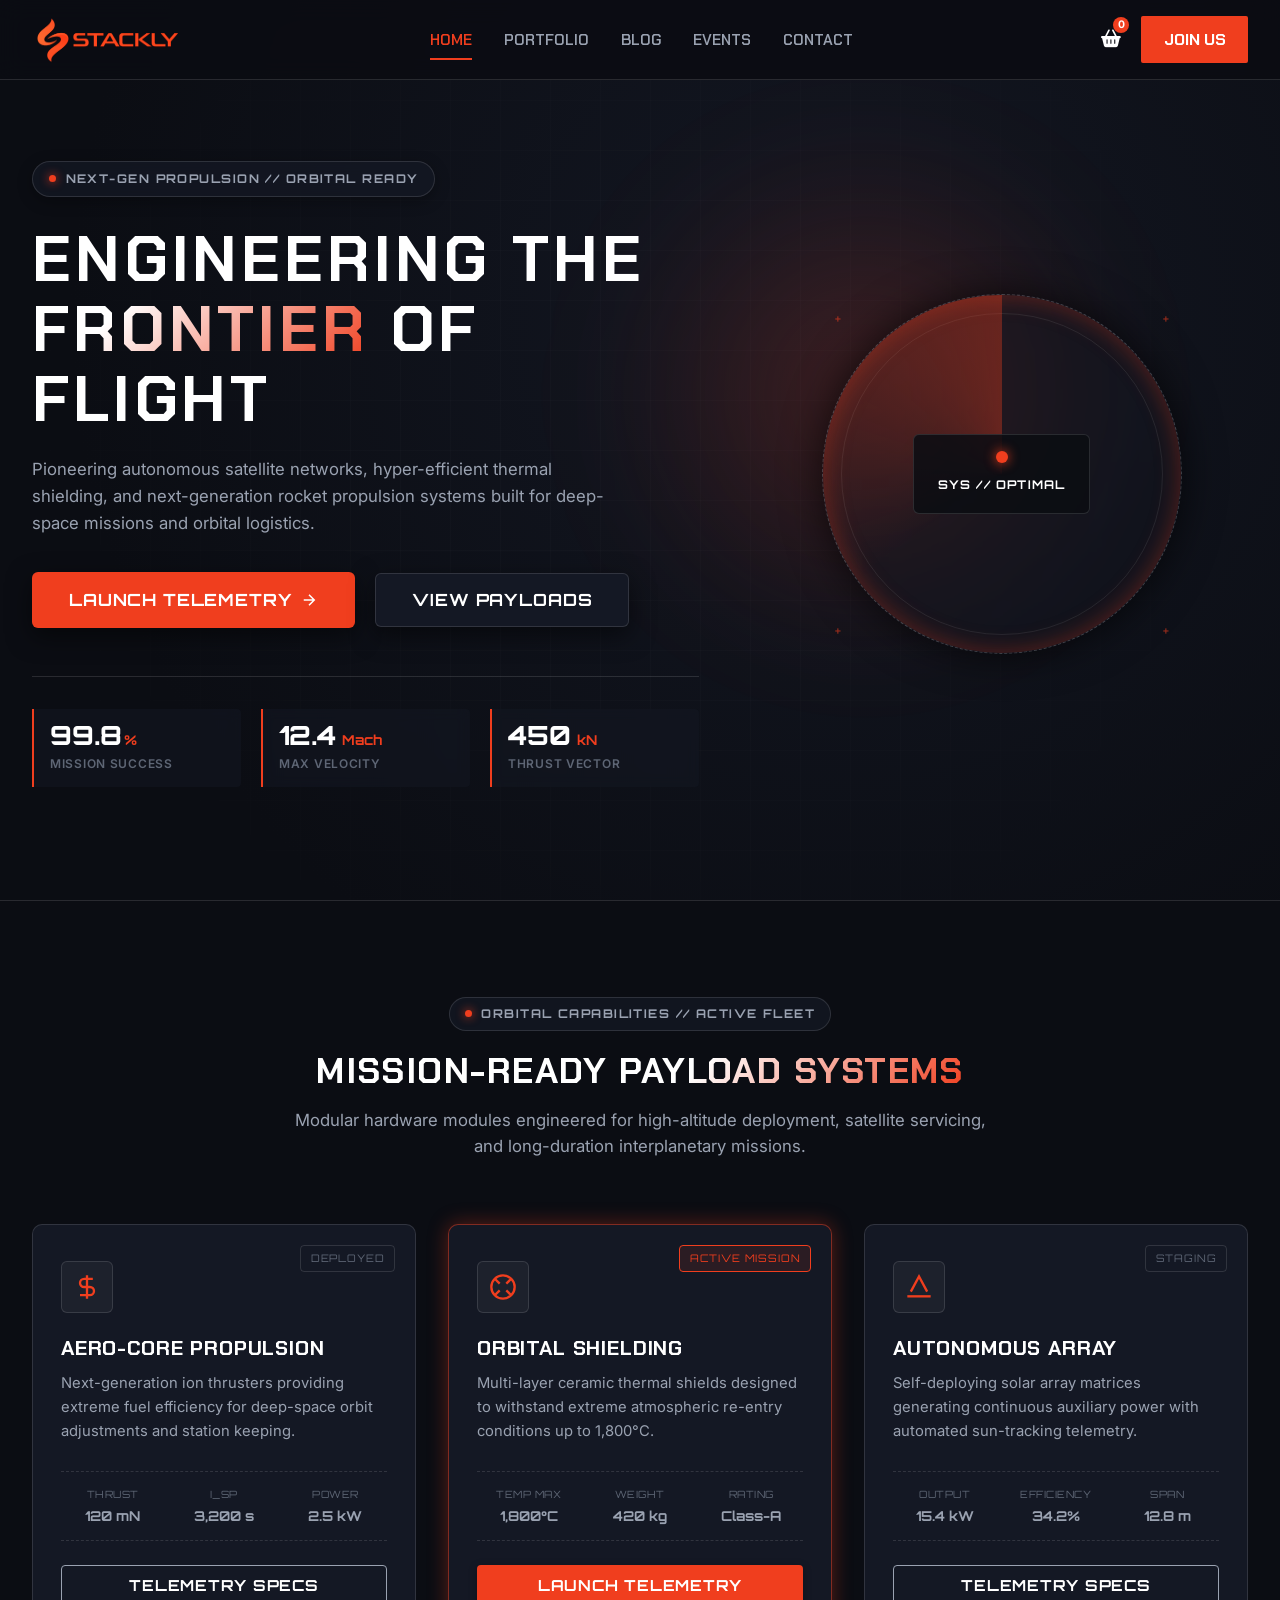
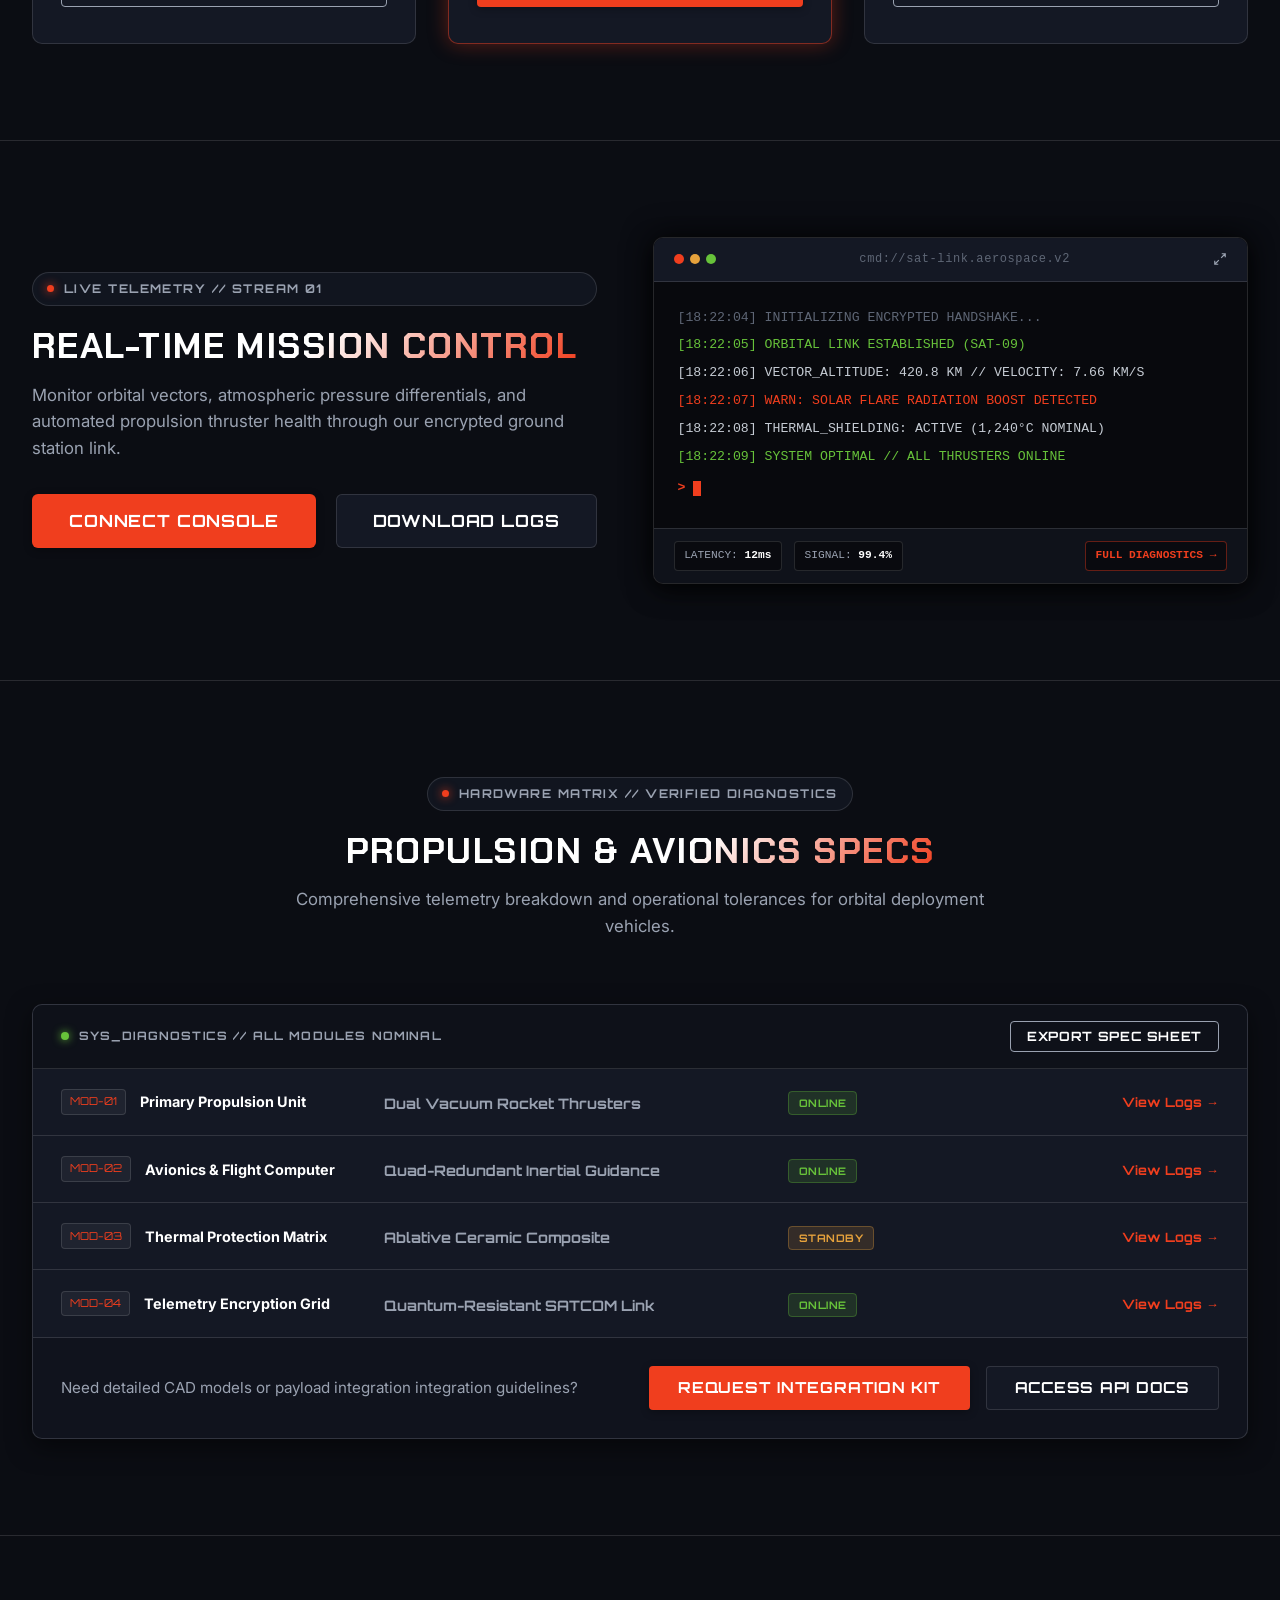
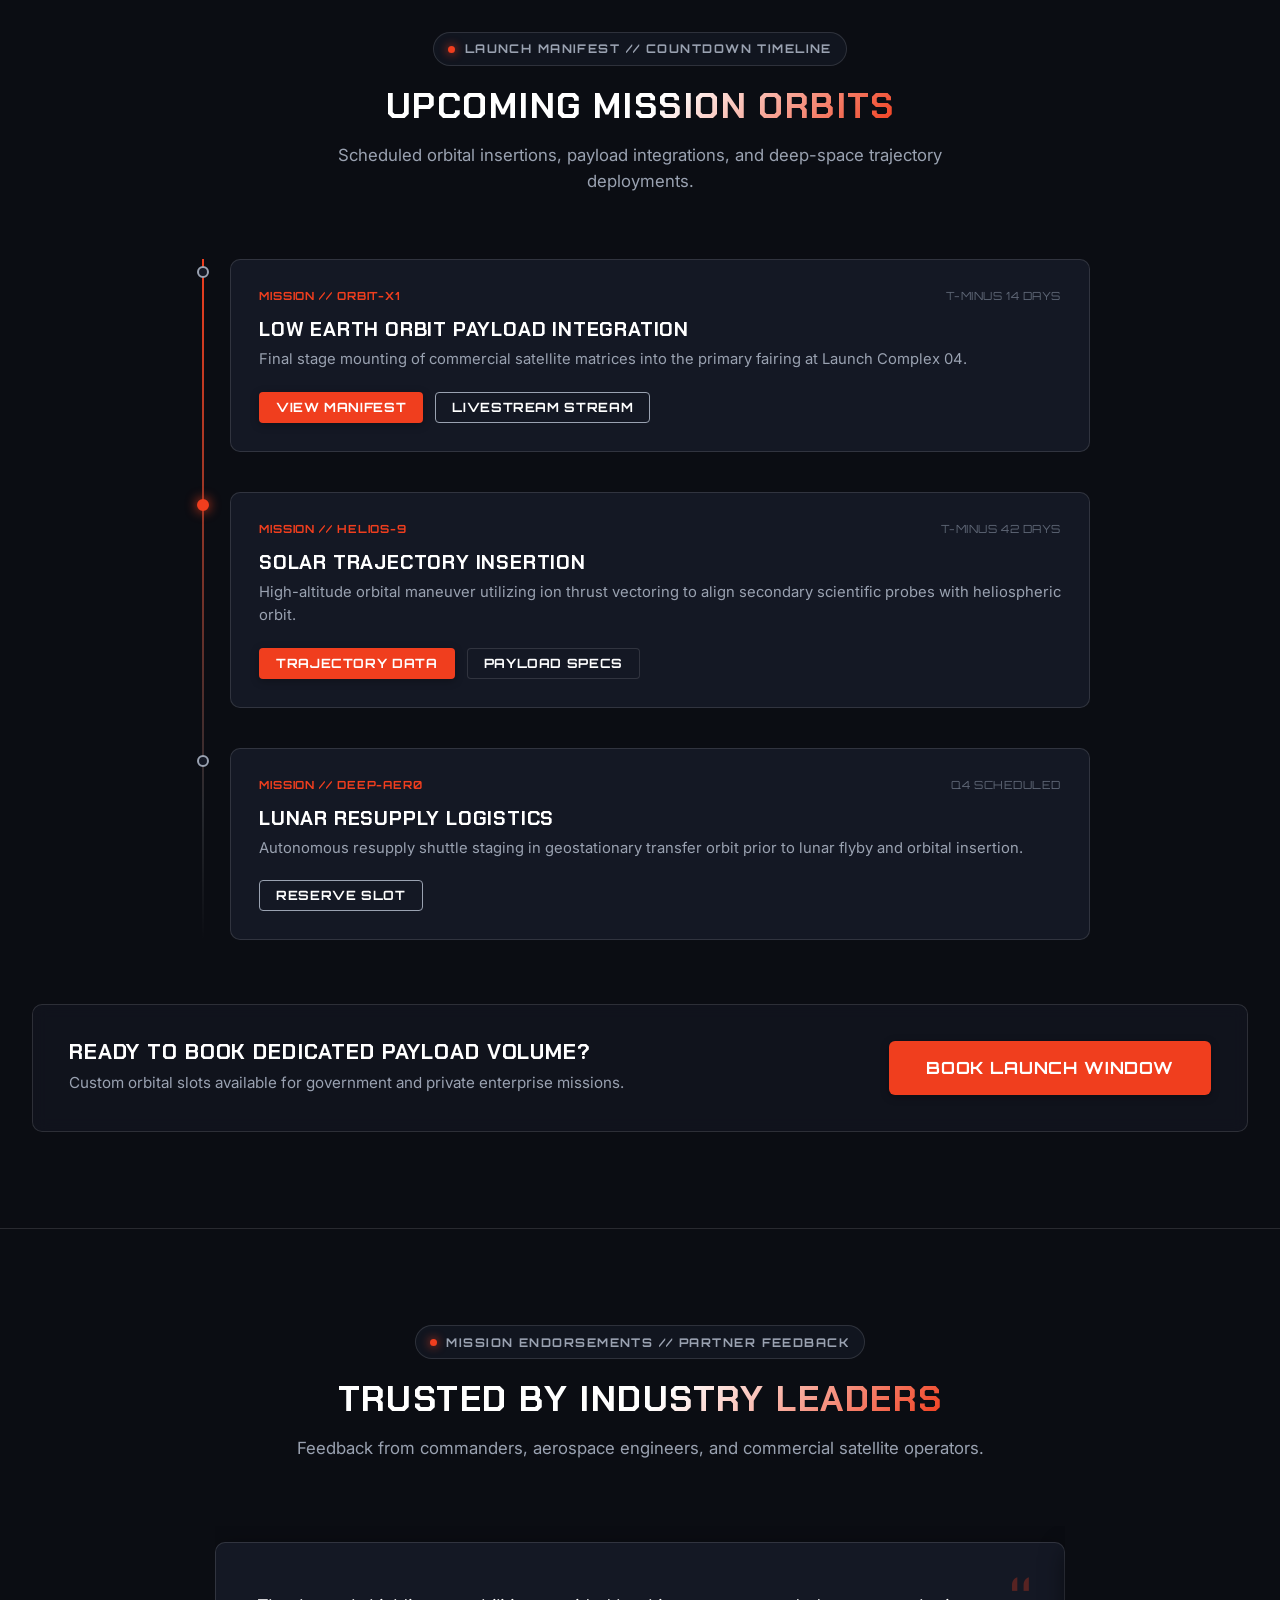
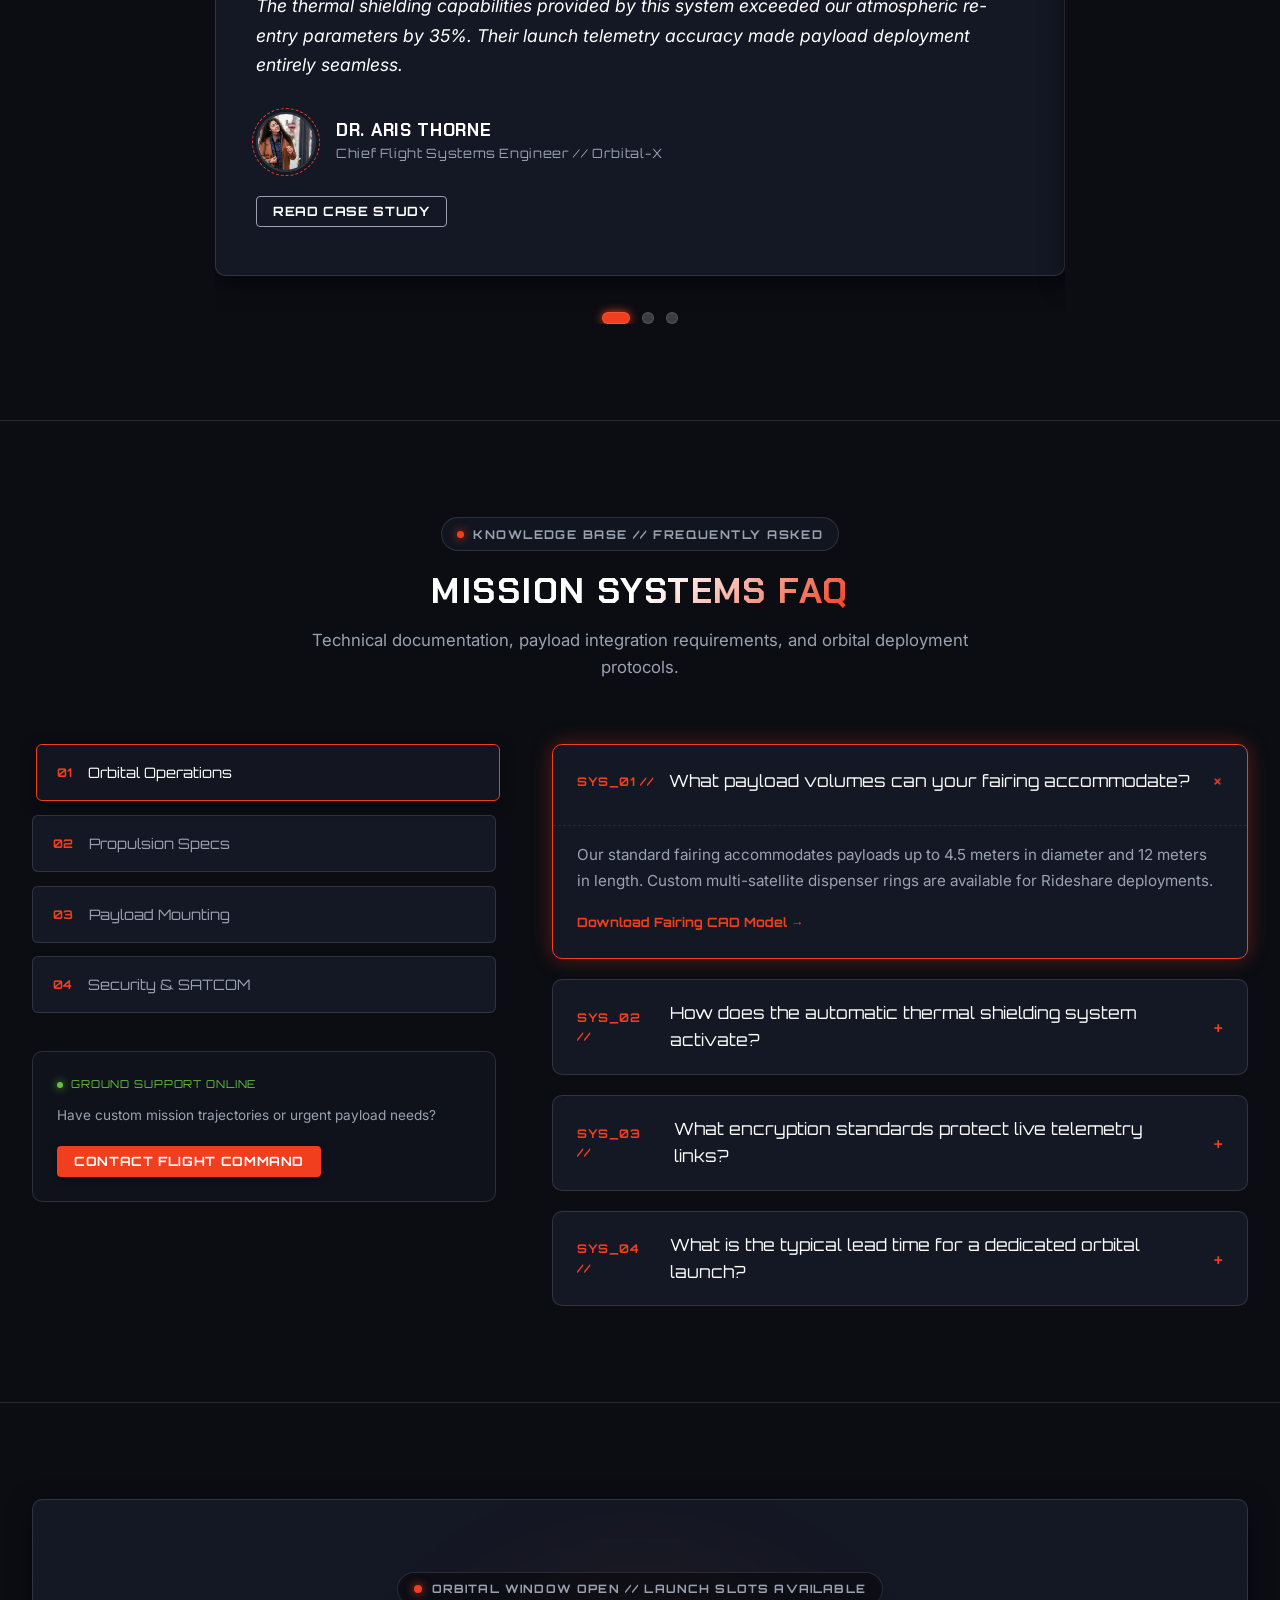
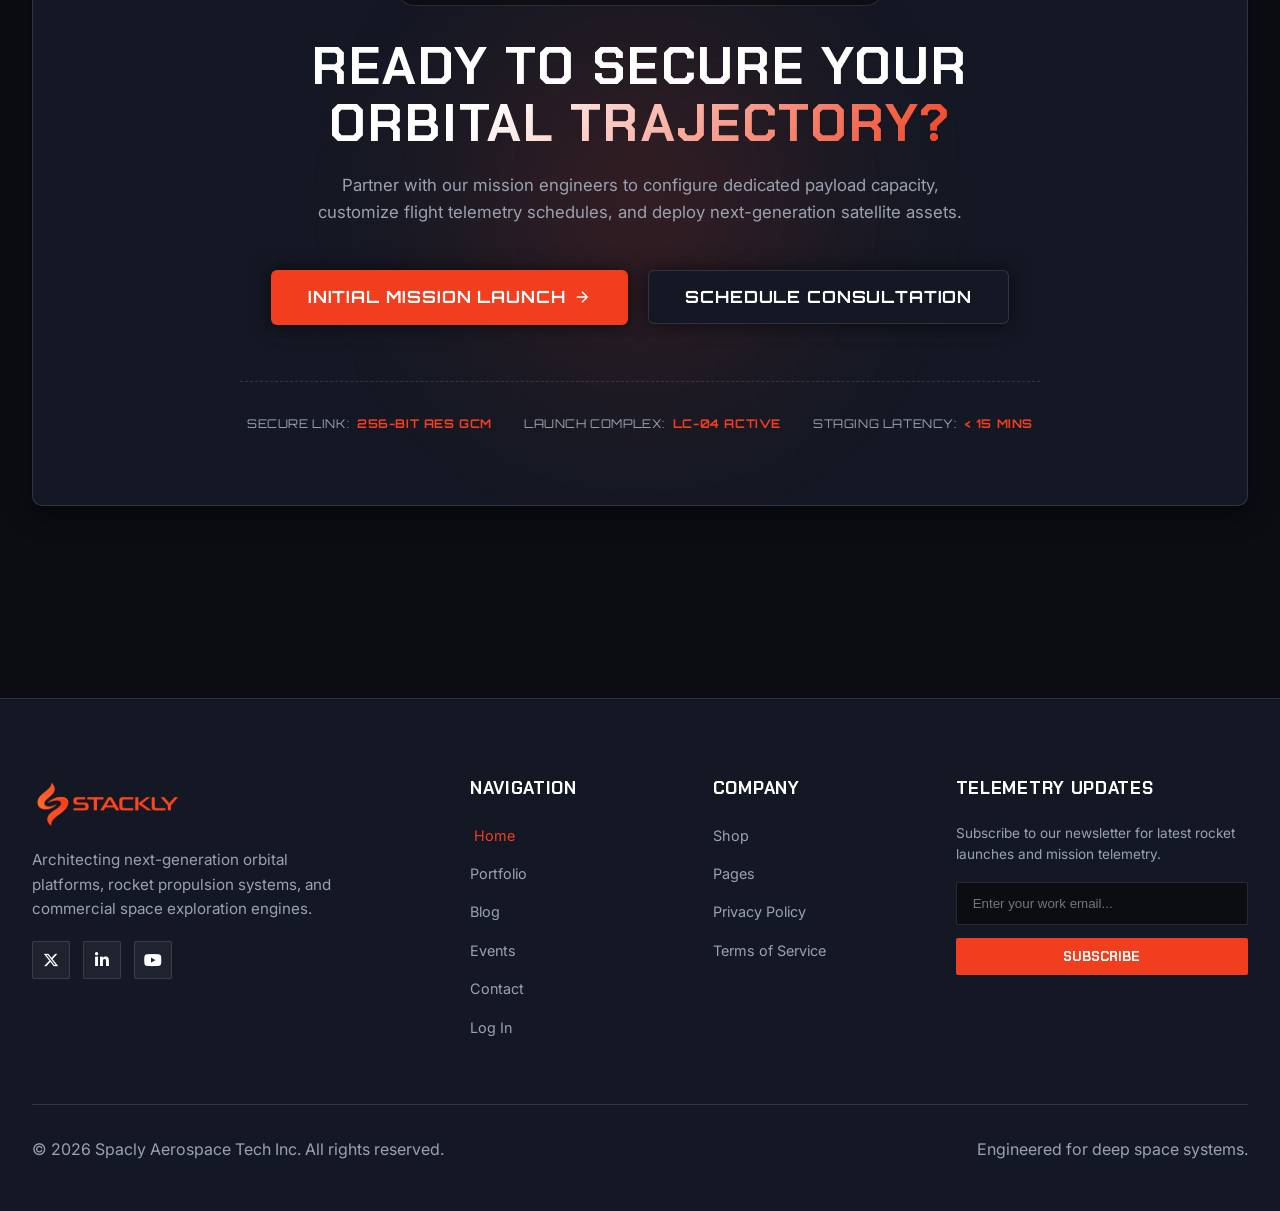
==== commit 4f1dd4e1: "Add files via upload" ====
--- a/index.html
+++ b/index.html
@@ -99,14 +99,14 @@
 
         <!-- Primary Actions -->
         <div class="hero-actions">
-          <a href="#explore" class="btn btn-primary btn-lg hero-btn">
+          <a href="error.html" class="btn btn-primary btn-lg hero-btn">
             <span>Launch Telemetry</span>
             <svg class="btn-icon" width="18" height="18" viewBox="0 0 24 24" fill="none" stroke="currentColor"
               stroke-width="2">
               <path d="M5 12h14M12 5l7 7-7 7" />
             </svg>
           </a>
-          <a href="#payload" class="btn btn-secondary btn-lg hero-btn">
+          <a href="error.html" class="btn btn-secondary btn-lg hero-btn">
             <span>View Payloads</span>
           </a>
         </div>
@@ -195,7 +195,7 @@
             <div class="spec-item"><span class="spec-label">I_SP</span><span class="spec-val">3,200 s</span></div>
             <div class="spec-item"><span class="spec-label">POWER</span><span class="spec-val">2.5 kW</span></div>
           </div>
-          <a href="#details-1" class="btn btn-outline btn-card">
+          <a href="error.html" class="btn btn-outline btn-card">
             <span>Telemetry Specs</span>
           </a>
         </div>
@@ -222,7 +222,7 @@
             <div class="spec-item"><span class="spec-label">WEIGHT</span><span class="spec-val">420 kg</span></div>
             <div class="spec-item"><span class="spec-label">RATING</span><span class="spec-val">Class-A</span></div>
           </div>
-          <a href="#details-2" class="btn btn-primary btn-card">
+          <a href="error.html" class="btn btn-primary btn-card">
             <span>Launch Telemetry</span>
           </a>
         </div>
@@ -246,7 +246,7 @@
             <div class="spec-item"><span class="spec-label">EFFICIENCY</span><span class="spec-val">34.2%</span></div>
             <div class="spec-item"><span class="spec-label">SPAN</span><span class="spec-val">12.8 m</span></div>
           </div>
-          <a href="#details-3" class="btn btn-outline btn-card">
+          <a href="error.html" class="btn btn-outline btn-card">
             <span>Telemetry Specs</span>
           </a>
         </div>
@@ -580,7 +580,7 @@
           <p>Custom orbital slots available for government and private enterprise missions.</p>
         </div>
         <a href="error.html" class="btn btn-primary btn-lg">
-          <span>Reserve Launch Window</span>
+          <span>Book Launch Window</span>
         </a>
       </div>
 
@@ -879,14 +879,14 @@
           <!-- Command Button Actions pointing to error.html -->
           <div class="cta-actions">
             <a href="error.html" class="btn btn-primary btn-lg cta-btn">
-              <span>Initialize Mission Launch</span>
+              <span>Initial Mission Launch</span>
               <svg class="btn-icon" width="18" height="18" viewBox="0 0 24 24" fill="none" stroke="currentColor"
                 stroke-width="2">
                 <path d="M5 12h14M12 5l7 7-7 7" />
               </svg>
             </a>
             <a href="error.html" class="btn btn-secondary btn-lg cta-btn">
-              <span>Schedule Flight Consultation</span>
+              <span>Schedule Consultation</span>
             </a>
           </div>
 
--- a/style.css
+++ b/style.css
@@ -2443,6 +2443,6 @@
 
   .cta-actions .btn {
     width: 100%;
-    max-width: 300px;
+    width: 400px;
   }
 }
